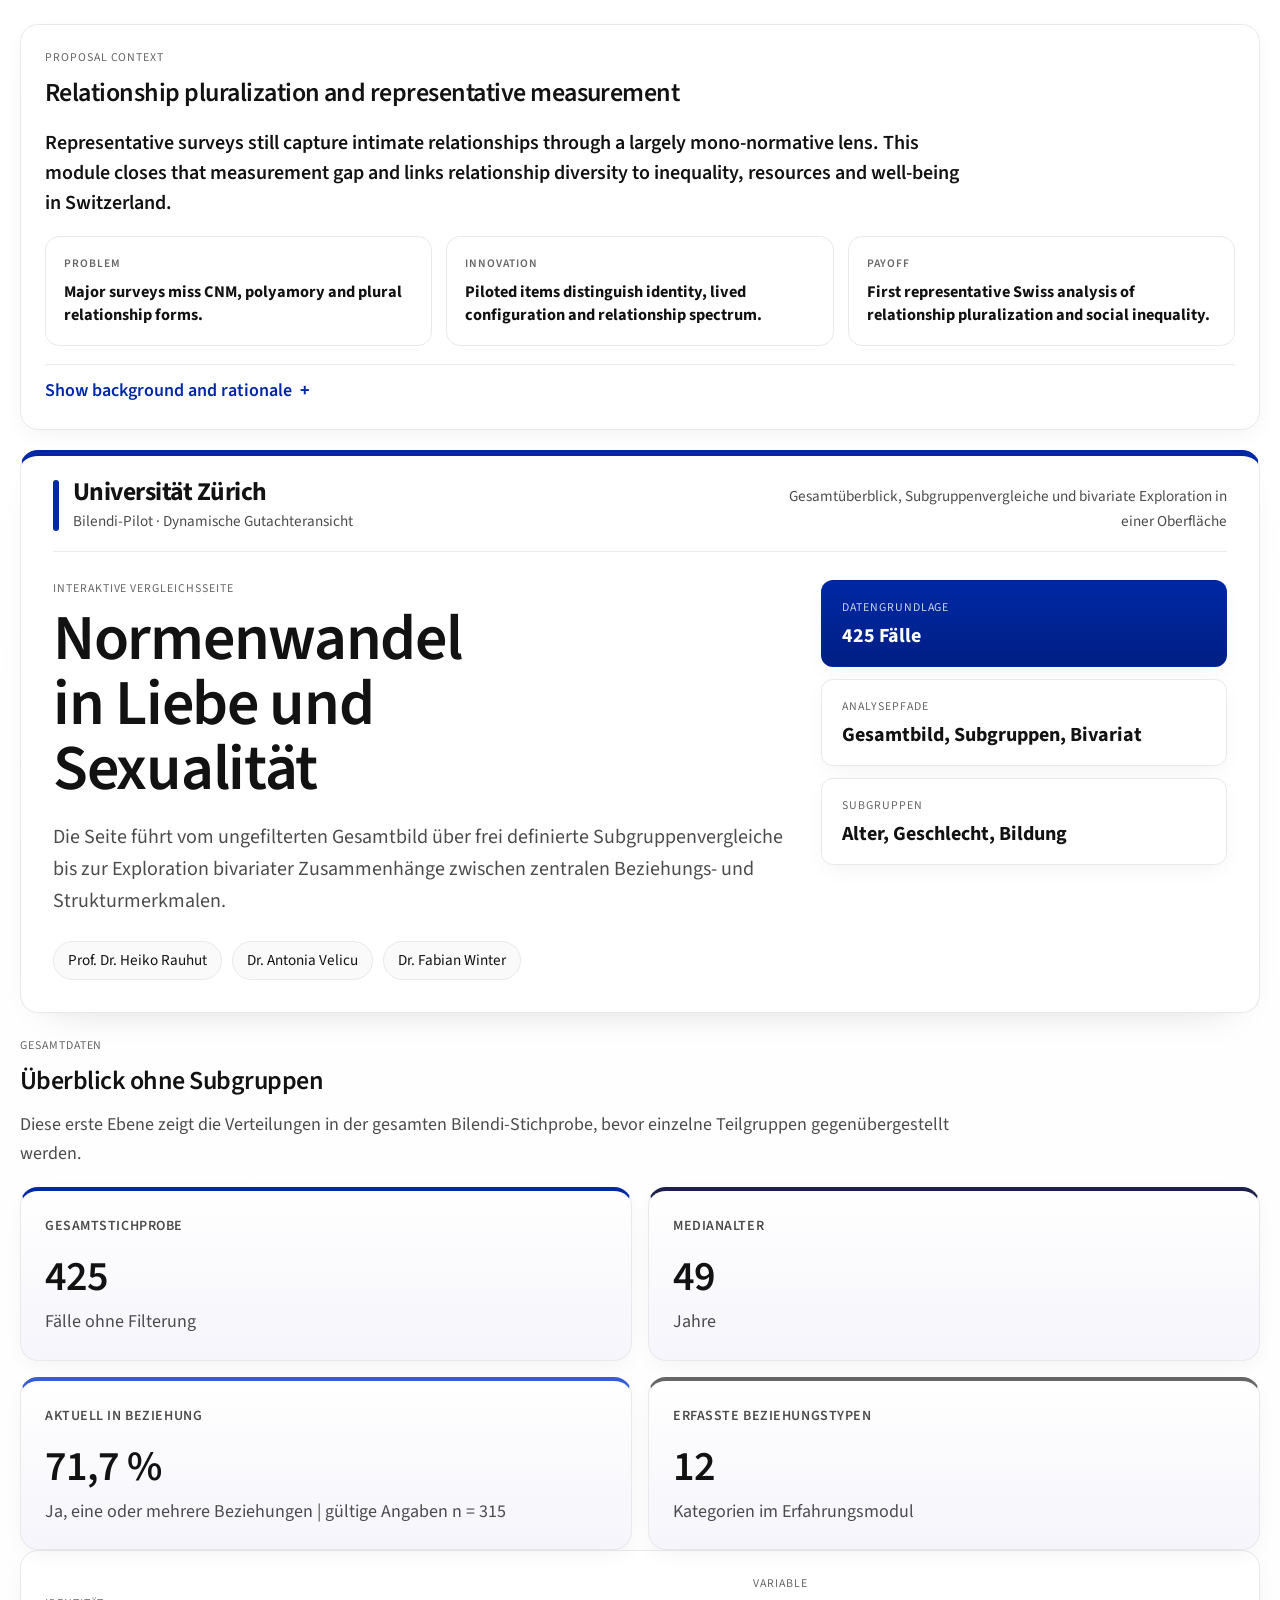
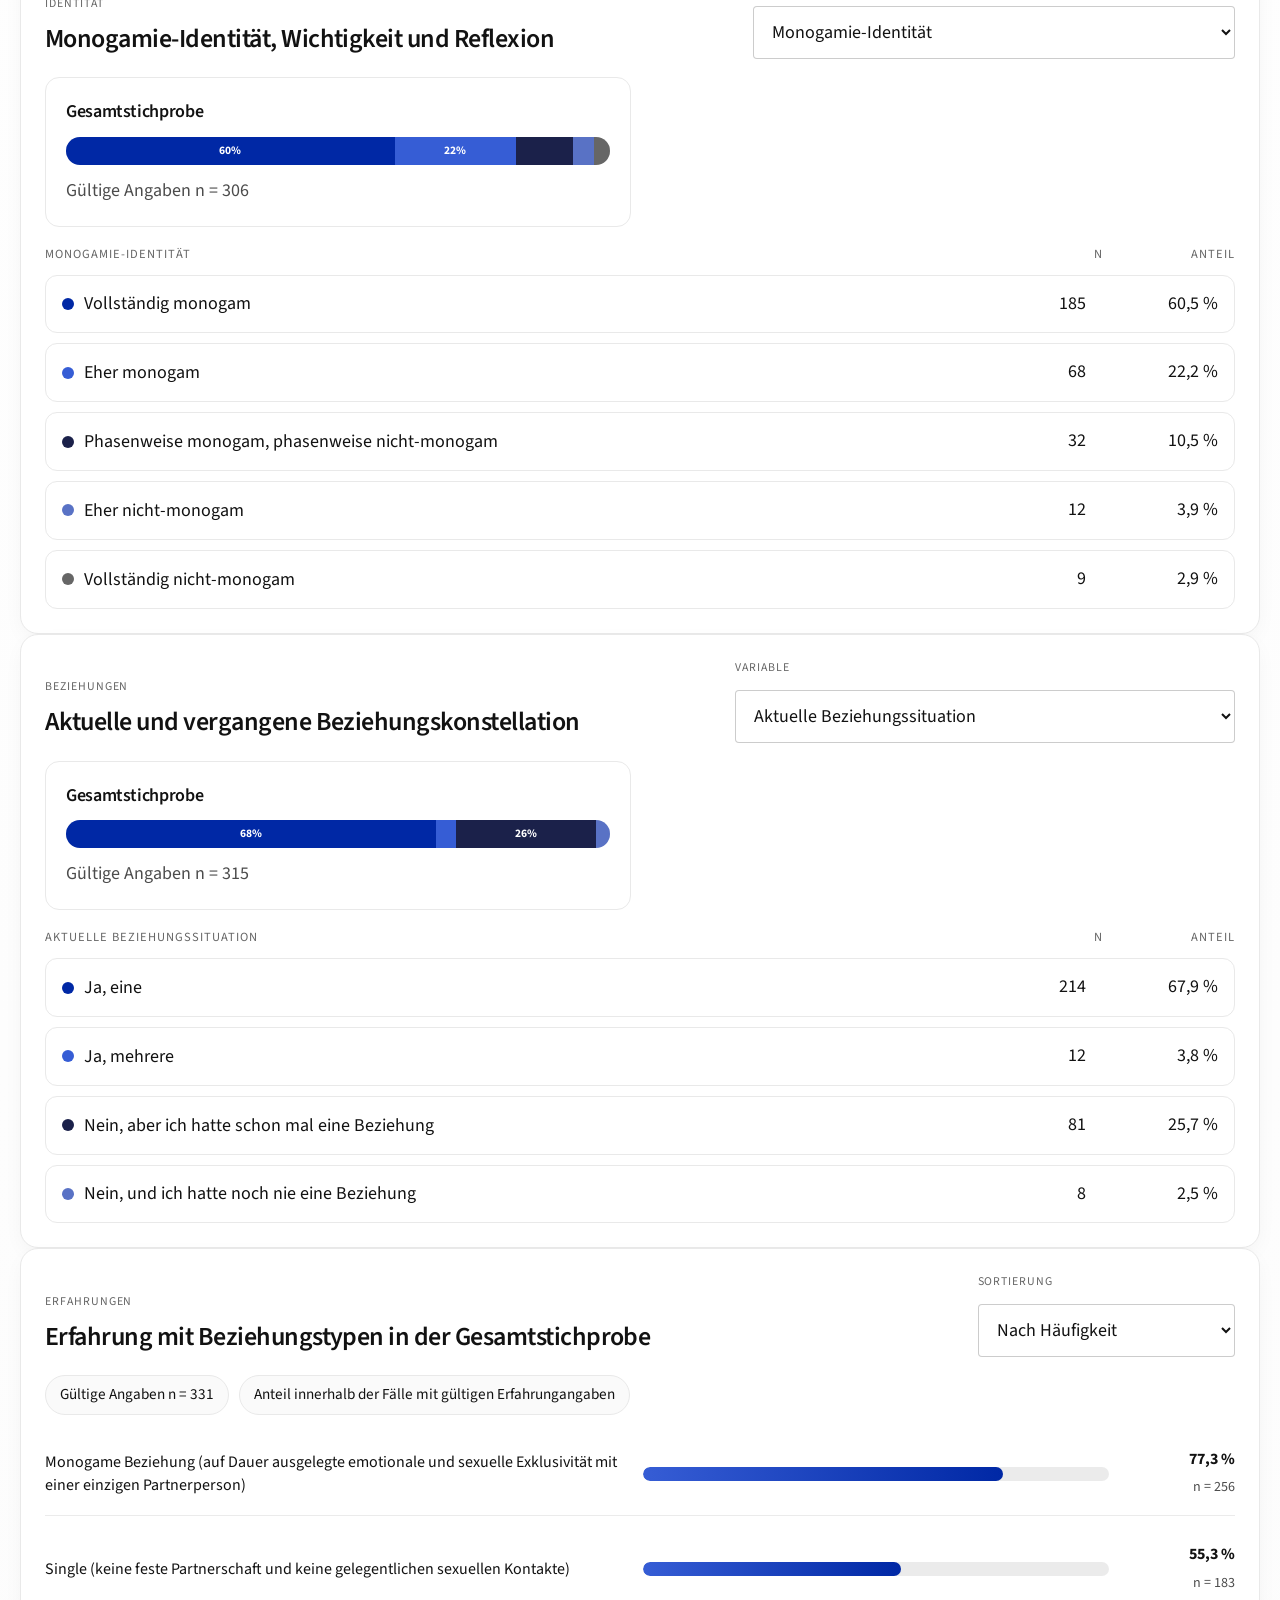
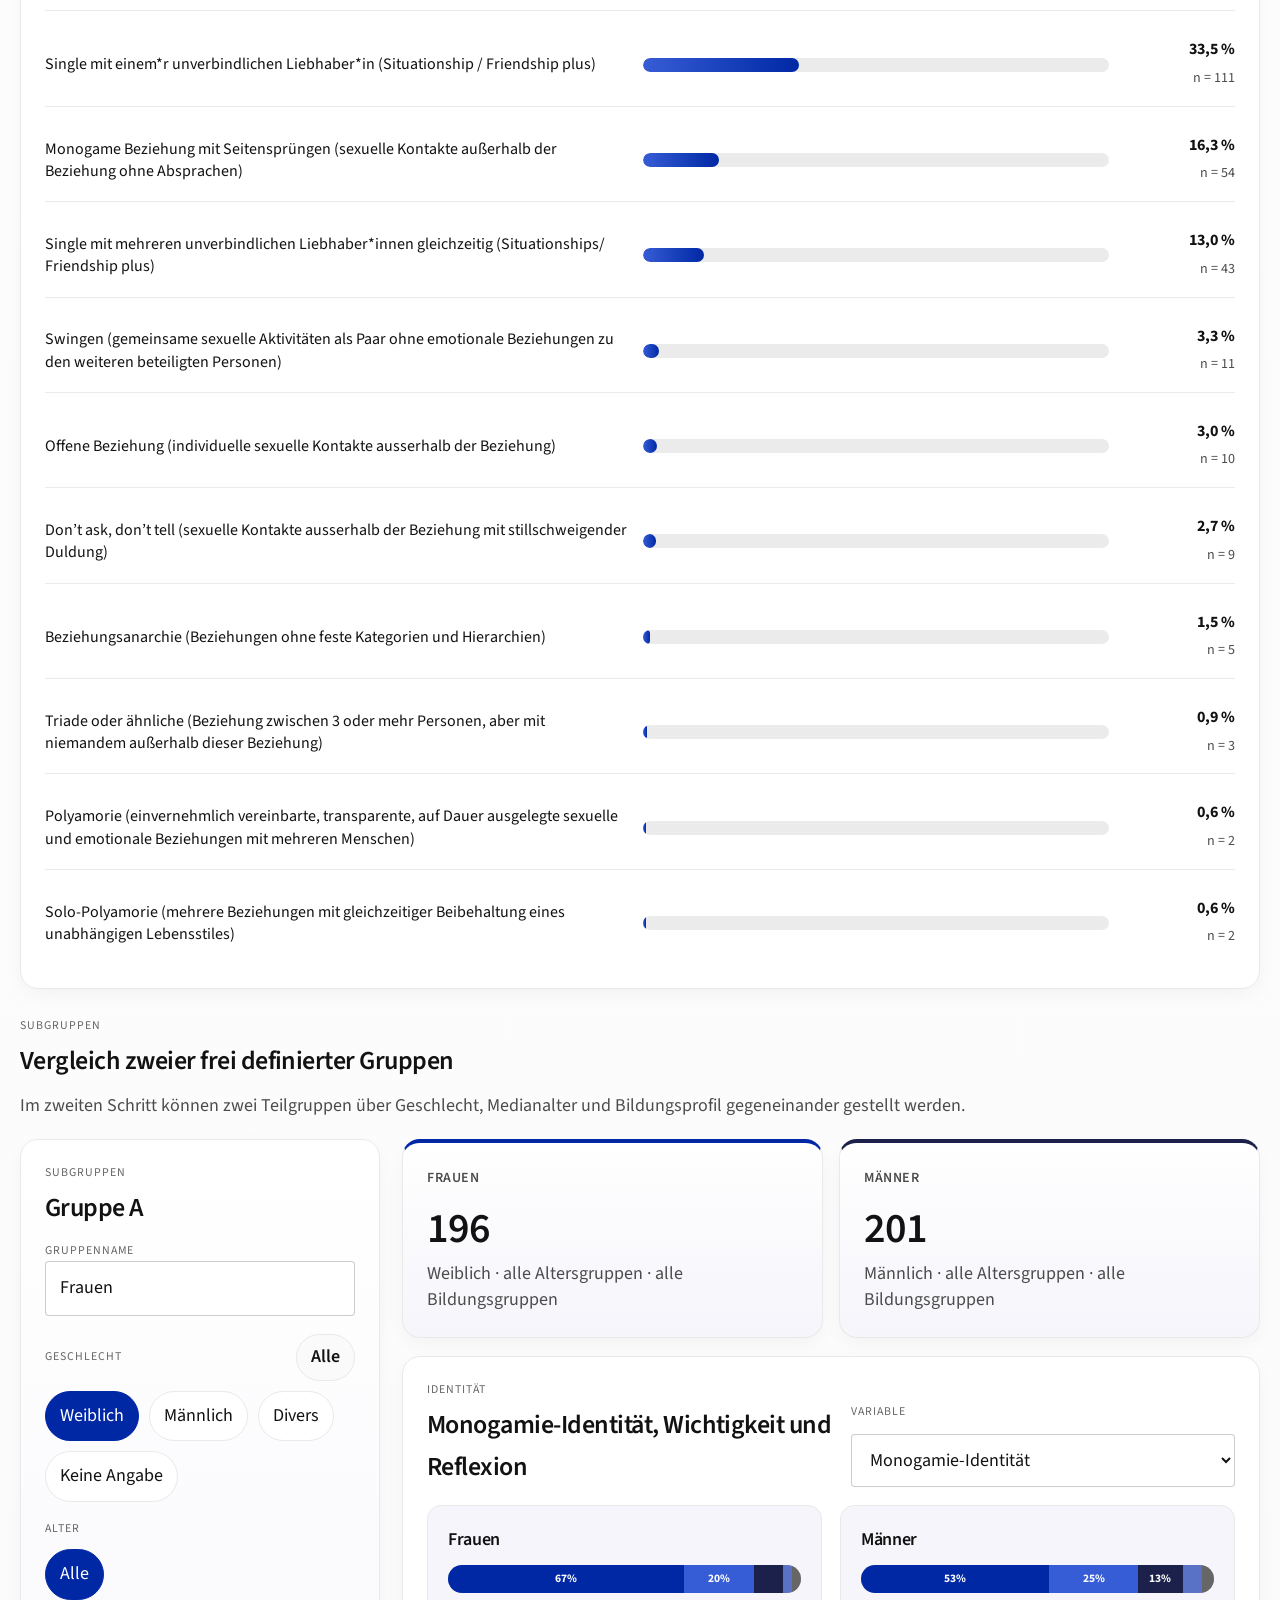
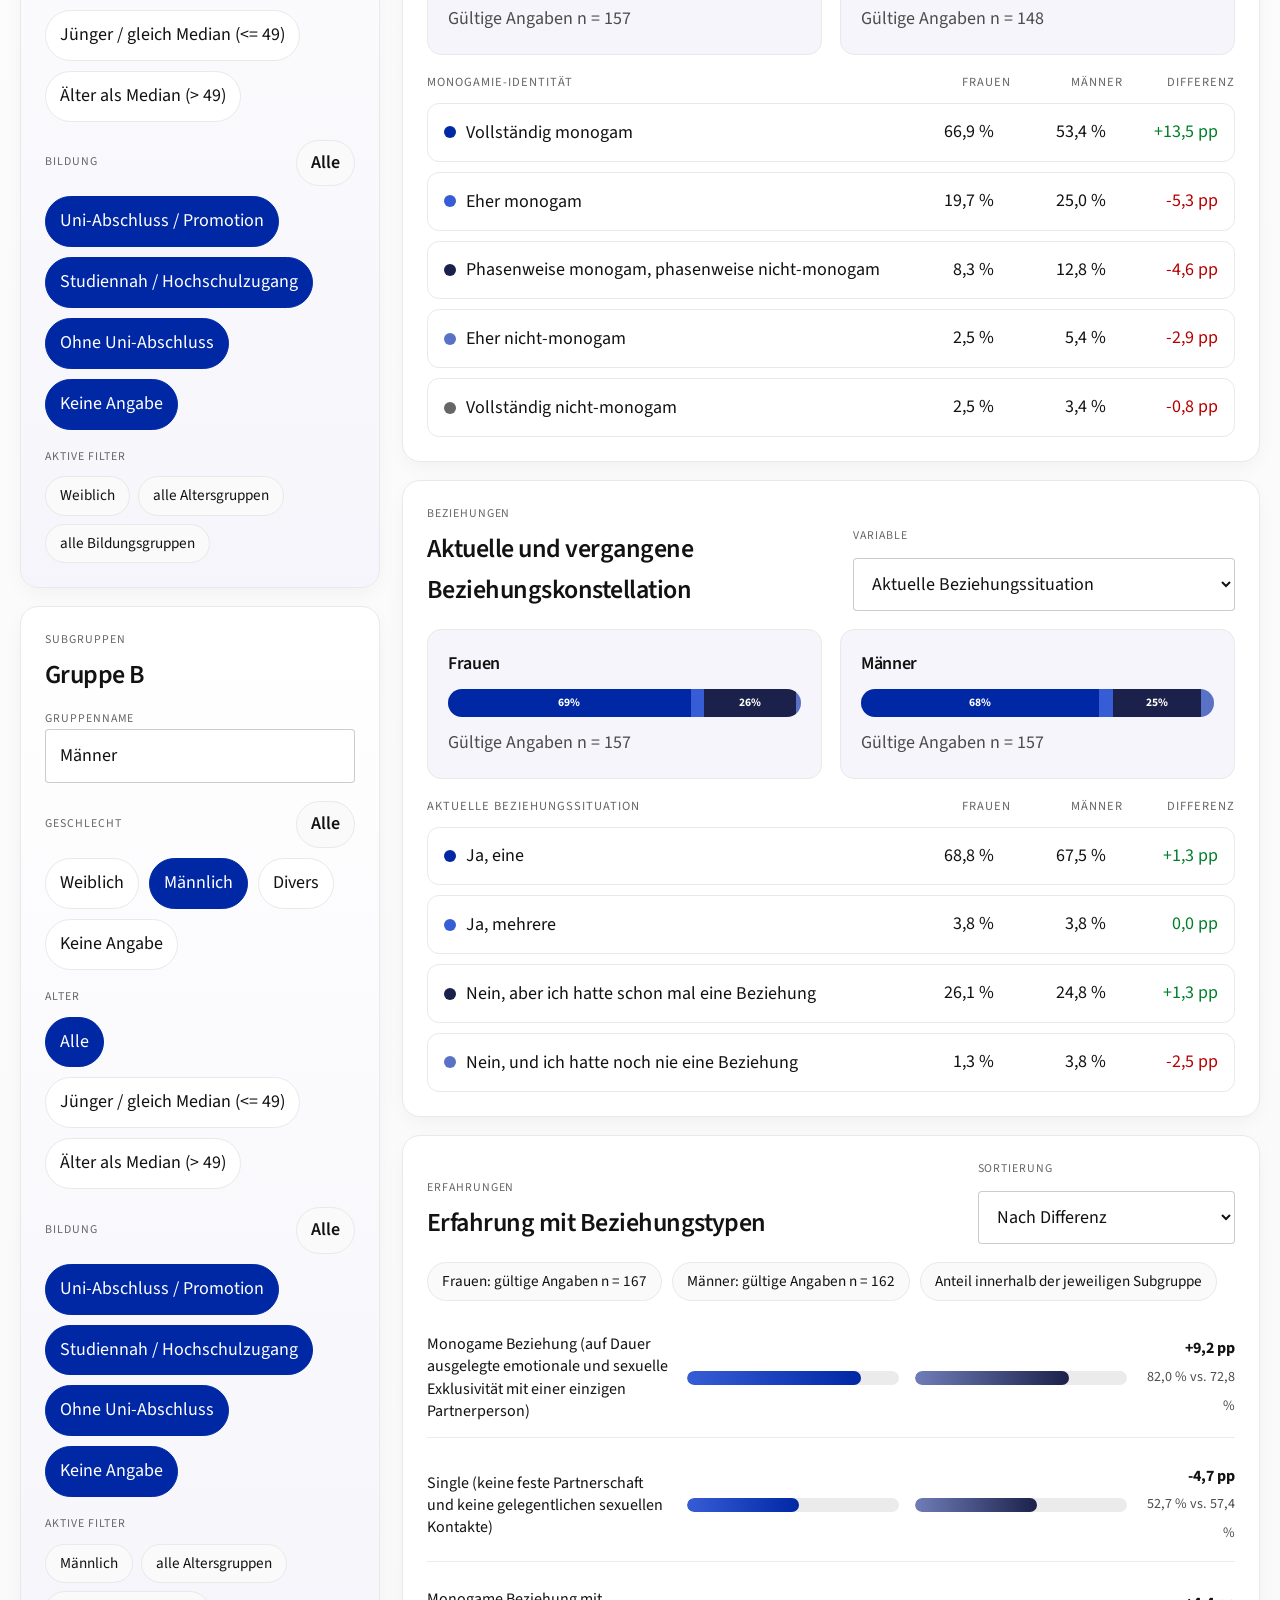
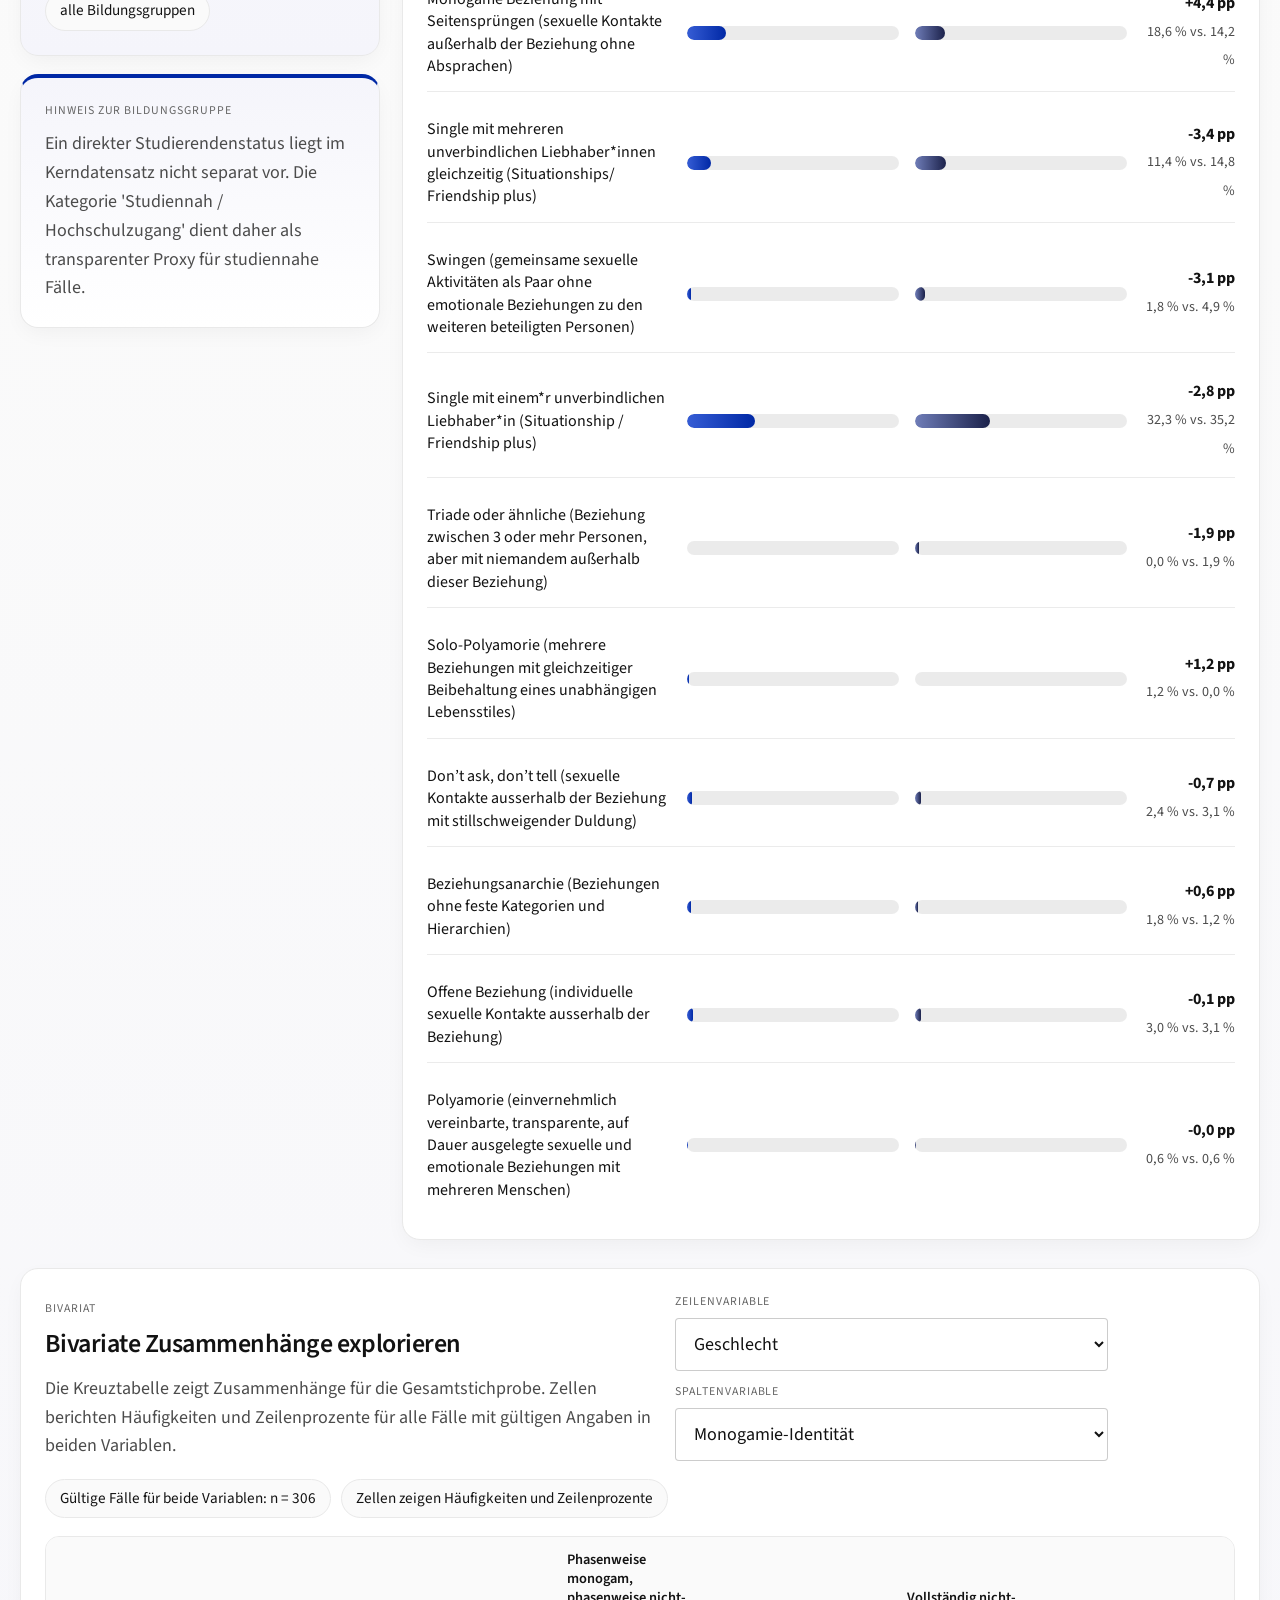
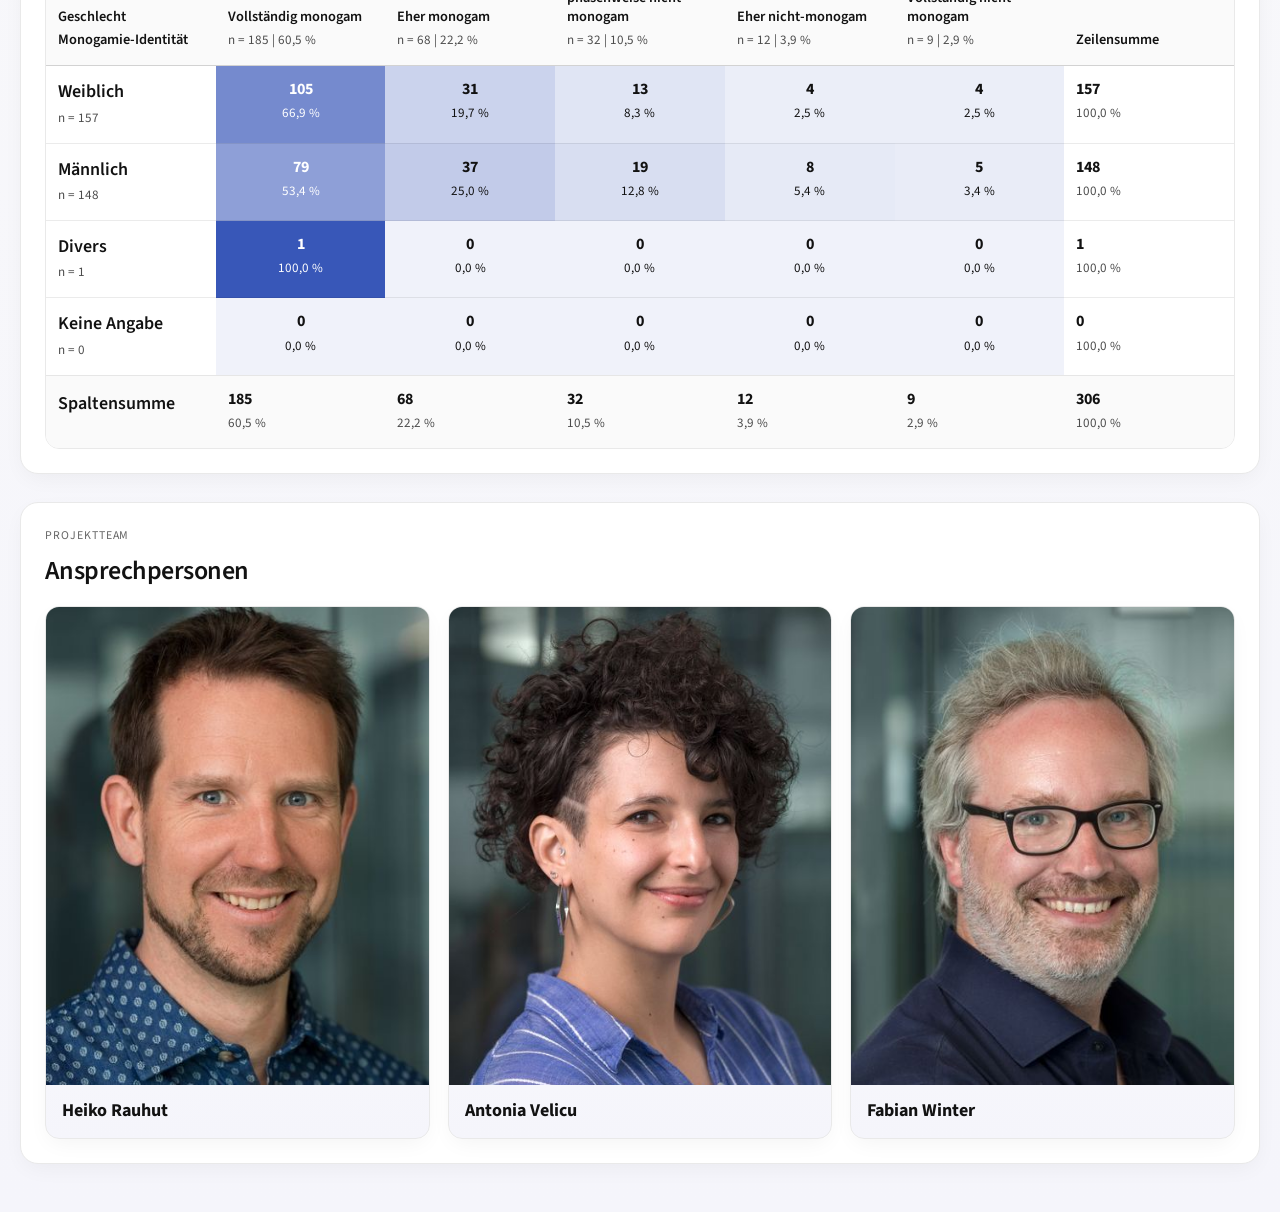
==== index.html @ 656fedf9 "Update Bilendi dashboard website" ====
<!doctype html>
<html lang="de">
  <head>
    <meta charset="utf-8">
    <meta name="viewport" content="width=device-width, initial-scale=1">
    <title>Normenwandel in Liebe und Sexualität</title>
    <link rel="canonical" href="https://drfawint.github.io/love_and_sexuality/">
    <link rel="preconnect" href="https://fonts.googleapis.com">
    <link rel="preconnect" href="https://fonts.gstatic.com" crossorigin>
    <link href="https://fonts.googleapis.com/css2?family=Source+Sans+3:wght@400;600;700&display=swap" rel="stylesheet">
    <link rel="stylesheet" href="./styles.css">
  </head>
  <body>
    <div class="page-shell">
      <section class="card proposal-intro">
        <div class="section-head compact">
          <div>
            <p class="section-kicker">Proposal Context</p>
            <h2>Relationship pluralization and representative measurement</h2>
          </div>
        </div>
        <div class="proposal-summary">
          <p class="proposal-lead">
            Representative surveys still capture intimate relationships through a largely mono-normative lens. This module closes that measurement gap and links relationship diversity to inequality, resources and well-being in Switzerland.
          </p>
          <div class="proposal-highlights">
            <article class="proposal-highlight">
              <span class="proposal-highlight-label">Problem</span>
              <strong>Major surveys miss CNM, polyamory and plural relationship forms.</strong>
            </article>
            <article class="proposal-highlight">
              <span class="proposal-highlight-label">Innovation</span>
              <strong>Piloted items distinguish identity, lived configuration and relationship spectrum.</strong>
            </article>
            <article class="proposal-highlight">
              <span class="proposal-highlight-label">Payoff</span>
              <strong>First representative Swiss analysis of relationship pluralization and social inequality.</strong>
            </article>
          </div>
          <details class="proposal-details">
            <summary>Show background and rationale</summary>
            <div class="proposal-copy">
              <p>
                Intimate relationships are undergoing profound transformation. While mid-20th century societies converged around monogamous marriage and the nuclear family, recent decades have seen marked pluralization, including consensual non-monogamy (CNM), polyamory, and diverse cohabitation arrangements. Yet representative survey research has failed to keep pace: major instruments continue to measure relationships through a mono-normative lens, recording only legal marital status or single partnerships. As a result, we lack basic population-level estimates of how common non-monogamous arrangements are, who practices them, and under what conditions.
              </p>
              <p>
                This proposal addresses two interrelated gaps. First, it introduces survey items extensively piloted across three waves with a combined sample of N = 920, with results publicly available at <a href="https://drfawint.github.io/love_and_sexuality/" target="_blank" rel="noreferrer">https://drfawint.github.io/love_and_sexuality/</a>, capable of capturing relationship diversity in a representative Swiss sample. The items distinguish between subjective relationship orientation and lived relationship configuration, covering a broad spectrum from monogamy to relationship anarchy. Second, it embeds these measures within a resource-theoretical framework. Existing CNM research treats non-monogamy primarily as an ideological commitment or identity choice, largely ignoring how economic, temporal, and cultural resources may structure both access to and feasibility of non-monogamous arrangements.
              </p>
              <p>
                Building on the MOSAiCH 2027 / ISSP Social Networks and Social Resources module, which already captures income, education, religiosity, social support, and well-being, our proposed add-on module supplies the missing element: a direct, empirically grounded measure of relationship diversity. This enables a representative analysis of how relationship pluralization in Switzerland intersects with social inequality, normative change and individual well-being.
              </p>
            </div>
          </details>
        </div>
      </section>

      <header class="hero">
        <div class="hero-brand">
          <a class="brand-lockup" href="https://www.uzh.ch/de.html" target="_blank" rel="noreferrer">
            <span class="brand-lockup-title">Universität Zürich</span>
            <span class="brand-lockup-subtitle">Bilendi-Pilot · Dynamische Gutachteransicht</span>
          </a>
          <p class="brand-context">Gesamtüberblick, Subgruppenvergleiche und bivariate Exploration in einer Oberfläche</p>
        </div>
        <div class="hero-copy">
          <p class="eyebrow">Interaktive Vergleichsseite</p>
          <h1>Normenwandel in Liebe und Sexualität</h1>
          <p class="hero-text">
            Die Seite führt vom ungefilterten Gesamtbild über frei definierte Subgruppenvergleiche
            bis zur Exploration bivariater Zusammenhänge zwischen zentralen Beziehungs- und Strukturmerkmalen.
          </p>
          <div class="hero-meta">
            <span>Prof. Dr. Heiko Rauhut</span>
            <span>Dr. Antonia Velicu</span>
            <span>Dr. Fabian Winter</span>
          </div>
        </div>
        <div class="hero-panel">
          <div class="hero-stat hero-stat-primary">
            <span class="hero-stat-label">Datengrundlage</span>
            <strong id="hero-sample-size">425 Fälle</strong>
          </div>
          <div class="hero-stat">
            <span class="hero-stat-label">Analysepfade</span>
            <strong>Gesamtbild, Subgruppen, Bivariat</strong>
          </div>
          <div class="hero-stat">
            <span class="hero-stat-label">Subgruppen</span>
            <strong>Alter, Geschlecht, Bildung</strong>
          </div>
        </div>
      </header>
      <main class="page-flow">
        <section class="overview-block">
          <div class="section-head block-head">
            <div>
              <p class="section-kicker">Gesamtdaten</p>
              <h2>Überblick ohne Subgruppen</h2>
              <p class="block-copy">Diese erste Ebene zeigt die Verteilungen in der gesamten Bilendi-Stichprobe, bevor einzelne Teilgruppen gegenübergestellt werden.</p>
            </div>
          </div>

          <section class="metrics-grid overall-metrics-grid" id="overall-metrics-grid"></section>

          <section class="card chart-card">
            <div class="section-head">
              <div>
                <p class="section-kicker">Identität</p>
                <h2>Monogamie-Identität, Wichtigkeit und Reflexion</h2>
              </div>
              <div class="toolbar">
                <label class="toolbar-label" for="overall-identity-outcome-select">Variable</label>
                <select id="overall-identity-outcome-select"></select>
              </div>
            </div>
            <div class="stacked-wrapper single-stack-wrapper" id="overall-identity-stacked-wrapper"></div>
            <div class="category-table" id="overall-identity-category-table"></div>
          </section>

          <section class="card chart-card">
            <div class="section-head">
              <div>
                <p class="section-kicker">Beziehungen</p>
                <h2>Aktuelle und vergangene Beziehungskonstellation</h2>
              </div>
              <div class="toolbar">
                <label class="toolbar-label" for="overall-relationship-outcome-select">Variable</label>
                <select id="overall-relationship-outcome-select"></select>
              </div>
            </div>
            <div class="stacked-wrapper single-stack-wrapper" id="overall-relationship-stacked-wrapper"></div>
            <div class="category-table" id="overall-relationship-category-table"></div>
          </section>

          <section class="card chart-card">
            <div class="section-head">
              <div>
                <p class="section-kicker">Erfahrungen</p>
                <h2>Erfahrung mit Beziehungstypen in der Gesamtstichprobe</h2>
              </div>
              <div class="toolbar">
                <label class="toolbar-label" for="overall-experience-sort">Sortierung</label>
                <select id="overall-experience-sort">
                  <option value="prevalence">Nach Häufigkeit</option>
                  <option value="alphabetical">Alphabetisch</option>
                </select>
              </div>
            </div>
            <div class="chart-meta" id="overall-experience-meta"></div>
            <div class="experience-chart" id="overall-experience-chart"></div>
          </section>
        </section>

        <section class="subgroup-block">
          <div class="section-head block-head">
            <div>
              <p class="section-kicker">Subgruppen</p>
              <h2>Vergleich zweier frei definierter Gruppen</h2>
              <p class="block-copy">Im zweiten Schritt können zwei Teilgruppen über Geschlecht, Medianalter und Bildungsprofil gegeneinander gestellt werden.</p>
            </div>
          </div>

          <div class="dashboard-layout">
            <aside class="control-column">
              <section class="card control-card">
                <div class="section-head compact">
                  <div>
                    <p class="section-kicker">Subgruppen</p>
                    <h2>Gruppe A</h2>
                  </div>
                </div>
                <div id="group-a-controls"></div>
              </section>

              <section class="card control-card">
                <div class="section-head compact">
                  <div>
                    <p class="section-kicker">Subgruppen</p>
                    <h2>Gruppe B</h2>
                  </div>
                </div>
                <div id="group-b-controls"></div>
              </section>

              <section class="card note-card">
                <p class="note-title">Hinweis zur Bildungsgruppe</p>
                <p id="education-note"></p>
              </section>
            </aside>

            <section class="content-column">
              <section class="metrics-grid" id="metrics-grid"></section>

              <section class="card chart-card">
                <div class="section-head">
                  <div>
                    <p class="section-kicker">Identität</p>
                    <h2>Monogamie-Identität, Wichtigkeit und Reflexion</h2>
                  </div>
                  <div class="toolbar">
                    <label class="toolbar-label" for="identity-outcome-select">Variable</label>
                    <select id="identity-outcome-select"></select>
                  </div>
                </div>
                <div class="stacked-wrapper" id="identity-stacked-wrapper"></div>
                <div class="category-table" id="identity-category-table"></div>
              </section>

              <section class="card chart-card">
                <div class="section-head">
                  <div>
                    <p class="section-kicker">Beziehungen</p>
                    <h2>Aktuelle und vergangene Beziehungskonstellation</h2>
                  </div>
                  <div class="toolbar">
                    <label class="toolbar-label" for="relationship-outcome-select">Variable</label>
                    <select id="relationship-outcome-select"></select>
                  </div>
                </div>
                <div class="stacked-wrapper" id="relationship-stacked-wrapper"></div>
                <div class="category-table" id="relationship-category-table"></div>
              </section>

              <section class="card chart-card">
                <div class="section-head">
                  <div>
                    <p class="section-kicker">Erfahrungen</p>
                    <h2>Erfahrung mit Beziehungstypen</h2>
                  </div>
                  <div class="toolbar">
                    <label class="toolbar-label" for="experience-sort">Sortierung</label>
                    <select id="experience-sort">
                      <option value="gap">Nach Differenz</option>
                      <option value="prevalence">Nach Häufigkeit</option>
                    </select>
                  </div>
                </div>
                <div class="chart-meta" id="experience-meta"></div>
                <div class="experience-chart" id="experience-chart"></div>
              </section>
            </section>
          </div>
        </section>

        <section class="card bivariate-card">
          <div class="section-head">
            <div>
              <p class="section-kicker">Bivariat</p>
              <h2>Bivariate Zusammenhänge explorieren</h2>
              <p class="block-copy">Die Kreuztabelle zeigt Zusammenhänge für die Gesamtstichprobe. Zellen berichten Häufigkeiten und Zeilenprozente für alle Fälle mit gültigen Angaben in beiden Variablen.</p>
            </div>
            <div class="toolbar toolbar-bivariate">
              <div class="toolbar-field">
                <label class="toolbar-label" for="bivariate-row-select">Zeilenvariable</label>
                <select id="bivariate-row-select"></select>
              </div>
              <div class="toolbar-field">
                <label class="toolbar-label" for="bivariate-col-select">Spaltenvariable</label>
                <select id="bivariate-col-select"></select>
              </div>
            </div>
          </div>
          <div class="chart-meta" id="bivariate-meta"></div>
          <div class="bivariate-table-wrap" id="bivariate-table"></div>
        </section>

        <section class="card team-strip">
          <div class="section-head compact">
            <div>
              <p class="section-kicker">Projektteam</p>
              <h2>Ansprechpersonen</h2>
            </div>
          </div>
          <div class="team-grid">
            <figure class="team-card">
              <img src="./HeikoRauhut-400.jpg.jpg" alt="Porträt von Heiko Rauhut">
              <figcaption>
                <strong>Heiko Rauhut</strong>
              </figcaption>
            </figure>
            <figure class="team-card">
              <img src="./AntoniaVelicu_450.jpg-2.jpg" alt="Porträt von Antonia Velicu">
              <figcaption>
                <strong>Antonia Velicu</strong>
              </figcaption>
            </figure>
            <figure class="team-card">
              <img src="./FabianWinter-400.jpg.jpg" alt="Porträt von Fabian Winter">
              <figcaption>
                <strong>Fabian Winter</strong>
              </figcaption>
            </figure>
          </div>
        </section>
      </main>
    </div>

    <noscript>Für diese Seite muss JavaScript aktiviert sein.</noscript>
    <script src="./data.js"></script>
    <script src="./app.js"></script>
  </body>
  </html>
---- styles.css ----
:root {
  --uzh-blue: #0028a5;
  --uzh-blue-link: #365dd5;
  --uzh-blue-muted: #1b214a;
  --black: #121212;
  --grey: #4c4c4c;
  --grey-strong: #666666;
  --grey-medium: #e9e9e9;
  --grey-light: #fafafa;
  --blue-light: #f5f5fb;
  --surface: #ffffff;
  --line: rgba(0, 0, 0, 0.08);
  --line-strong: rgba(0, 0, 0, 0.16);
  --shadow: 0 7px 22px -4px rgba(0, 0, 0, 0.05);
  --shadow-strong: 0 18px 40px -28px rgba(0, 0, 0, 0.2);
  --success: #007e2a;
  --danger: #b50000;
  --radius-xl: 18px;
  --radius-lg: 12px;
  --radius-md: 8px;
}

* {
  box-sizing: border-box;
}

html {
  font-size: 16px;
}

body {
  margin: 0;
  min-height: 100vh;
  color: var(--black);
  font-family: "Source Sans 3", "Source Sans Pro", "Segoe UI", sans-serif;
  font-size: 1.125rem;
  line-height: 1.6;
  background: linear-gradient(180deg, #ffffff 0%, #fafafa 72%, #f5f5fb 100%);
}

button,
input,
select {
  font: inherit;
}

a {
  color: var(--uzh-blue-link);
}

::selection {
  background: rgba(0, 40, 165, 0.2);
}

:focus,
:focus-visible {
  outline: 3px solid rgba(0, 40, 165, 0.18);
  outline-offset: 2px;
}

.page-shell {
  width: calc(100vw - 32px);
  max-width: 1240px;
  margin: 24px auto 48px;
}

.proposal-intro {
  margin-bottom: 20px;
  border-top: 4px solid var(--uzh-blue);
  background: linear-gradient(180deg, #ffffff 0%, var(--blue-light) 100%);
}

.proposal-copy {
  max-width: 78rem;
}

.proposal-summary {
  display: grid;
  gap: 18px;
}

.proposal-lead {
  max-width: 58rem;
  margin: 0;
  color: var(--black);
  font-size: 1.25rem;
  line-height: 1.5;
  font-weight: 600;
}

.proposal-highlights {
  display: grid;
  grid-template-columns: repeat(3, minmax(0, 1fr));
  gap: 14px;
}

.proposal-highlight {
  display: grid;
  gap: 8px;
  padding: 18px;
  border: 1px solid var(--grey-medium);
  border-radius: 14px;
  background: #ffffff;
}

.proposal-highlight-label {
  color: var(--grey-strong);
  font-size: 0.72rem;
  font-weight: 600;
  letter-spacing: 0.08em;
  text-transform: uppercase;
}

.proposal-highlight strong {
  display: block;
  color: var(--black);
  font-size: 1.02rem;
  line-height: 1.4;
}

.proposal-details {
  border-top: 1px solid var(--line);
  padding-top: 12px;
}

.proposal-details summary {
  cursor: pointer;
  color: var(--uzh-blue);
  font-weight: 600;
  list-style: none;
}

.proposal-details summary::-webkit-details-marker {
  display: none;
}

.proposal-details summary::after {
  content: "+";
  display: inline-block;
  margin-left: 8px;
  font-weight: 700;
}

.proposal-details[open] summary::after {
  content: "−";
}

.proposal-details .proposal-copy {
  margin-top: 14px;
}

.proposal-copy p {
  margin: 0;
  color: var(--grey);
}

.proposal-copy p + p {
  margin-top: 1rem;
}

.proposal-copy a:hover {
  color: var(--uzh-blue);
}

.hero {
  display: grid;
  grid-template-columns: minmax(0, 1.55fr) minmax(280px, 0.85fr);
  gap: 28px;
  padding: 0 32px 32px;
  background: var(--surface);
  border: 1px solid var(--grey-medium);
  border-top: 6px solid var(--uzh-blue);
  border-radius: var(--radius-xl);
  box-shadow: var(--shadow-strong);
}

.hero-brand {
  grid-column: 1 / -1;
  display: flex;
  align-items: flex-end;
  justify-content: space-between;
  gap: 24px;
  padding: 22px 0 18px;
  border-bottom: 1px solid var(--line);
}

.brand-lockup {
  position: relative;
  display: inline-flex;
  flex-direction: column;
  gap: 2px;
  padding-left: 20px;
  color: var(--black);
  text-decoration: none;
}

.brand-lockup::before {
  content: "";
  position: absolute;
  left: 0;
  top: 2px;
  bottom: 2px;
  width: 6px;
  border-radius: 999px;
  background: var(--uzh-blue);
}

.brand-lockup:hover {
  opacity: 0.85;
}

.brand-lockup-title {
  font-size: 1.75rem;
  font-size: clamp(1.5rem, 2vw, 1.75rem);
  line-height: 1.1;
  font-weight: 700;
  letter-spacing: -0.02em;
}

.brand-lockup-subtitle {
  font-size: 0.95rem;
  color: var(--grey);
}

.brand-context {
  max-width: 28rem;
  margin: 0;
  font-size: 0.95rem;
  color: var(--grey);
  text-align: right;
}

.hero-copy,
.hero-panel,
.content-column,
.control-column {
  min-width: 0;
}

.eyebrow,
.section-kicker,
.hero-stat-label,
.toolbar-label,
.control-help,
.note-title {
  display: block;
  margin: 0;
  color: var(--grey-strong);
  font-size: 0.74rem;
  letter-spacing: 0.08em;
  text-transform: uppercase;
}

h1,
h2,
h3,
.metric-value {
  margin: 0;
  color: var(--black);
  font-family: inherit;
  font-weight: 600;
  letter-spacing: -0.02em;
}

h1 {
  margin-top: 8px;
  font-size: 4.25rem;
  font-size: clamp(2.625rem, 5vw, 4.25rem);
  line-height: 1.02;
  max-width: 11ch;
}

.hero-text {
  max-width: 55rem;
  margin-top: 18px;
  font-size: 1.25rem;
  line-height: 1.6;
  color: var(--grey);
}

.hero-meta {
  display: flex;
  flex-wrap: wrap;
  gap: 10px;
  margin-top: 24px;
}

.hero-meta span,
.summary-pill,
.chip {
  display: inline-flex;
  align-items: center;
  gap: 8px;
  padding: 8px 14px;
  border: 1px solid var(--grey-medium);
  border-radius: 999px;
  background: var(--grey-light);
  color: var(--black);
  font-size: 0.95rem;
  line-height: 1.4;
}

.hero-panel {
  display: grid;
  gap: 12px;
  align-content: start;
}

.hero-stat {
  padding: 18px 20px;
  border: 1px solid var(--grey-medium);
  border-radius: var(--radius-lg);
  background: var(--surface);
  box-shadow: var(--shadow);
}

.hero-stat strong {
  display: block;
  margin-top: 6px;
  font-size: 1.25rem;
  line-height: 1.2;
}

.hero-stat-primary {
  border-color: transparent;
  background: linear-gradient(180deg, var(--uzh-blue) 0%, #001f84 100%);
  color: #ffffff;
}

.hero-stat-primary .hero-stat-label {
  color: rgba(255, 255, 255, 0.8);
}

.page-flow {
  display: grid;
  gap: 28px;
  margin-top: 24px;
}

.block-head {
  margin-bottom: 16px;
}

.block-copy {
  max-width: 60rem;
  margin: 10px 0 0;
  color: var(--grey);
}

.subgroup-block .dashboard-layout {
  margin-top: 0;
}

.overall-metrics-grid {
  margin-bottom: 0;
}

.single-stack-wrapper {
  grid-template-columns: 1fr;
}

.stack-card.single {
  background: #ffffff;
}

.team-strip {
  margin-top: 0;
}

.team-grid {
  display: grid;
  grid-template-columns: repeat(3, minmax(0, 1fr));
  gap: 18px;
}

.team-card {
  margin: 0;
  border: 1px solid var(--grey-medium);
  border-radius: 14px;
  overflow: hidden;
  background: linear-gradient(180deg, #ffffff 0%, var(--blue-light) 100%);
  box-shadow: var(--shadow);
}

.team-card img {
  display: block;
  width: 100%;
  height: auto;
  aspect-ratio: 4 / 5;
  object-fit: cover;
  object-position: center top;
  background: var(--grey-light);
}

.team-card figcaption {
  padding: 14px 16px 16px;
}

.team-card strong {
  display: block;
  font-size: 1.125rem;
  line-height: 1.3;
}

.dashboard-layout {
  display: grid;
  grid-template-columns: 360px minmax(0, 1fr);
  gap: 22px;
  margin-top: 24px;
}

.control-column,
.content-column {
  display: grid;
  gap: 18px;
  align-content: start;
}

.card,
.metric-card {
  padding: 24px;
  border: 1px solid var(--grey-medium);
  border-radius: var(--radius-xl);
  background: var(--surface);
  box-shadow: var(--shadow);
}

.control-card {
  background: linear-gradient(180deg, #ffffff 0%, #f5f5fb 100%);
}

.section-head {
  display: flex;
  align-items: end;
  justify-content: space-between;
  gap: 18px;
  margin-bottom: 18px;
}

.section-head.compact {
  margin-bottom: 14px;
}

.section-head h2 {
  margin-top: 4px;
  font-size: 1.625rem;
}

.group-form {
  display: grid;
  gap: 18px;
}

.group-section {
  display: grid;
  gap: 10px;
}

.group-section-header {
  display: flex;
  align-items: center;
  justify-content: space-between;
  gap: 12px;
}

.group-section-header .control-help {
  margin-bottom: 0;
}

.text-input,
select {
  width: 100%;
  padding: 12px 14px;
  border: 1px solid rgba(0, 0, 0, 0.2);
  border-radius: 0.25rem;
  background: #ffffff;
  color: var(--black);
  transition: border-color 0.2s ease, background-color 0.2s ease;
}

.text-input:focus-visible,
select:focus-visible {
  border-color: var(--uzh-blue-link);
  background: var(--blue-light);
}

.text-input:focus,
select:focus {
  border-color: var(--uzh-blue-link);
  background: var(--blue-light);
}

.select-all-btn {
  cursor: pointer;
  padding: 8px 14px;
  border: 1px solid var(--grey-medium);
  border-radius: 999px;
  background: var(--grey-light);
  color: var(--black);
  font-weight: 600;
  transition: border-color 0.2s ease, background-color 0.2s ease, transform 0.12s ease;
}

.select-all-btn:hover,
.select-all-btn:focus-visible {
  border-color: var(--grey-strong);
  background: #ffffff;
  transform: translateY(-1px);
}

.option-grid {
  display: flex;
  flex-wrap: wrap;
  gap: 10px;
}

.option-pill,
.age-pill {
  position: relative;
}

.option-pill input,
.age-pill input {
  position: absolute;
  inset: 0;
  opacity: 0;
}

.option-pill span,
.age-pill span {
  display: inline-flex;
  align-items: center;
  min-height: 42px;
  padding: 10px 14px;
  border: 1px solid var(--grey-medium);
  border-radius: 999px;
  background: #ffffff;
  color: var(--black);
  transition: border-color 0.2s ease, background-color 0.2s ease, color 0.2s ease;
}

.option-pill input:checked + span,
.age-pill input:checked + span {
  border-color: var(--uzh-blue);
  background: var(--uzh-blue);
  color: #ffffff;
}

.summary-stack {
  display: flex;
  flex-wrap: wrap;
  gap: 8px;
}

.note-card {
  border-top: 4px solid var(--uzh-blue);
  background: linear-gradient(180deg, var(--blue-light) 0%, #ffffff 100%);
}

.note-card p:last-child {
  margin: 10px 0 0;
  color: var(--grey);
}

.metrics-grid {
  display: grid;
  grid-template-columns: repeat(2, minmax(0, 1fr));
  gap: 16px;
}

.metric-card {
  min-height: 154px;
  border-top: 4px solid var(--uzh-blue);
  background: linear-gradient(180deg, #ffffff 0%, #f5f5fb 100%);
}

.overall-metrics-grid .metric-card:nth-child(2) {
  border-top-color: var(--uzh-blue-muted);
}

.overall-metrics-grid .metric-card:nth-child(3) {
  border-top-color: var(--uzh-blue-link);
}

.overall-metrics-grid .metric-card:nth-child(4) {
  border-top-color: var(--grey-strong);
}

.metrics-grid .metric-card:nth-child(2) {
  border-top-color: var(--uzh-blue-muted);
}

.metric-title {
  color: var(--grey);
  font-size: 0.875rem;
  font-weight: 600;
  letter-spacing: 0.04em;
  text-transform: uppercase;
}

.metric-value {
  margin-top: 18px;
  font-size: 2.625rem;
  line-height: 1.05;
}

.metric-sub {
  margin-top: 10px;
  color: var(--grey);
  line-height: 1.45;
}

.toolbar {
  display: flex;
  align-items: center;
  gap: 12px;
  flex-wrap: wrap;
}

.chart-meta {
  display: flex;
  flex-wrap: wrap;
  gap: 10px;
  margin-bottom: 18px;
}

.experience-chart {
  display: grid;
  gap: 12px;
}

.experience-row {
  display: grid;
  grid-template-columns: minmax(180px, 1.15fr) minmax(0, 1fr) minmax(0, 1fr) 92px;
  gap: 16px;
  align-items: center;
  padding: 14px 0;
  border-bottom: 1px solid var(--line);
}

.experience-row:last-child {
  border-bottom: 0;
}

.experience-row.overall {
  grid-template-columns: minmax(220px, 1.25fr) minmax(0, 1fr) 110px;
}

.experience-label {
  font-size: 1rem;
  line-height: 1.4;
  color: var(--black);
}

.bar-track {
  position: relative;
  height: 14px;
  overflow: hidden;
  border-radius: 999px;
  background: rgba(0, 0, 0, 0.08);
}

.bar-fill {
  position: absolute;
  inset: 0 auto 0 0;
  border-radius: inherit;
}

.bar-fill.a {
  background: linear-gradient(90deg, var(--uzh-blue-link), var(--uzh-blue));
}

.bar-fill.b {
  background: linear-gradient(90deg, #6f7db8, var(--uzh-blue-muted));
}

.bar-fill.overall {
  background: linear-gradient(90deg, var(--uzh-blue-link), var(--uzh-blue));
}

.experience-values {
  text-align: right;
  font-variant-numeric: tabular-nums;
}

.experience-values strong {
  display: block;
  font-size: 1rem;
  color: var(--black);
}

.experience-values span {
  color: var(--grey);
  font-size: 0.88rem;
}

.stacked-wrapper {
  display: grid;
  grid-template-columns: repeat(2, minmax(0, 1fr));
  gap: 18px;
  margin-bottom: 18px;
}

.stack-card {
  padding: 20px;
  border: 1px solid var(--grey-medium);
  border-radius: 14px;
  background: var(--blue-light);
}

.stack-card h3 {
  margin: 0 0 10px;
  font-size: 1.125rem;
}

.stack-bar {
  display: flex;
  width: 100%;
  height: 28px;
  overflow: hidden;
  border-radius: 999px;
  background: rgba(0, 0, 0, 0.08);
}

.stack-segment {
  position: relative;
  min-width: 0;
}

.stack-segment span {
  position: absolute;
  inset: 50% auto auto 50%;
  transform: translate(-50%, -50%);
  white-space: nowrap;
  color: #ffffff;
  font-size: 0.72rem;
  font-weight: 700;
}

.stack-meta {
  margin-top: 12px;
  color: var(--grey);
}

.category-table {
  display: grid;
  gap: 10px;
}

.category-row,
.category-header {
  display: grid;
  grid-template-columns: minmax(220px, 1.2fr) 100px 100px 100px;
  gap: 12px;
  align-items: center;
}

.category-header {
  color: var(--grey-strong);
  font-size: 0.78rem;
  letter-spacing: 0.08em;
  text-transform: uppercase;
}

.category-header.single,
.category-row.single {
  grid-template-columns: minmax(220px, 1.3fr) 120px 120px;
}

.category-row {
  padding: 14px 16px;
  border: 1px solid var(--grey-medium);
  border-radius: 12px;
  background: #ffffff;
  transition: background-color 0.2s ease;
}

.category-row:hover {
  background: var(--blue-light);
}

.category-label {
  display: flex;
  align-items: center;
  gap: 10px;
  line-height: 1.4;
}

.swatch {
  width: 12px;
  height: 12px;
  border-radius: 50%;
  flex: 0 0 auto;
}

.numeric {
  text-align: right;
  font-variant-numeric: tabular-nums;
}

.delta-pos {
  color: var(--success);
}

.delta-neg {
  color: var(--danger);
}

.toolbar-bivariate {
  align-items: end;
}

.toolbar-field {
  display: grid;
  gap: 6px;
  min-width: 220px;
}

.bivariate-card {
  overflow: hidden;
}

.bivariate-table-wrap {
  overflow-x: auto;
  border: 1px solid var(--grey-medium);
  border-radius: 14px;
}

.bivariate-table {
  width: 100%;
  min-width: 760px;
  border-collapse: collapse;
  table-layout: fixed;
}

.bivariate-table thead th {
  padding: 14px 12px;
  border-bottom: 1px solid var(--line-strong);
  background: var(--grey-light);
  color: var(--black);
  font-size: 0.9rem;
  font-weight: 600;
  text-align: left;
  vertical-align: bottom;
}

.bivariate-table tbody th,
.bivariate-table tbody td,
.bivariate-table tfoot th,
.bivariate-table tfoot td {
  padding: 14px 12px;
  border-top: 1px solid var(--line);
  vertical-align: top;
}

.bivariate-table tbody th,
.bivariate-table tfoot th {
  background: #ffffff;
  color: var(--black);
  font-weight: 600;
  text-align: left;
}

.bivariate-table tfoot th,
.bivariate-table tfoot td {
  background: var(--grey-light);
  font-weight: 600;
}

.bivariate-header-label,
.bivariate-total-label {
  display: block;
  line-height: 1.3;
}

.bivariate-header-sub,
.bivariate-total-sub {
  display: block;
  margin-top: 4px;
  color: var(--grey);
  font-size: 0.82rem;
  font-weight: 400;
}

.bivariate-cell {
  text-align: center;
}

.bivariate-cell strong,
.bivariate-total {
  display: block;
  font-size: 1rem;
  line-height: 1.2;
}

.bivariate-cell span {
  display: block;
  margin-top: 4px;
  font-size: 0.82rem;
}

noscript {
  display: block;
  width: calc(100vw - 32px);
  max-width: 1240px;
  margin: 16px auto 0;
  padding: 14px 18px;
  border: 1px solid var(--grey-medium);
  border-radius: var(--radius-lg);
  background: #ffffff;
}

@media (max-width: 1180px) {
  .hero,
  .dashboard-layout,
  .metrics-grid,
  .stacked-wrapper,
  .team-grid,
  .proposal-highlights {
    grid-template-columns: 1fr;
  }

  .toolbar-bivariate {
    width: 100%;
  }

  .toolbar-field {
    min-width: 0;
    width: 100%;
  }

  .hero-brand {
    align-items: flex-start;
    flex-direction: column;
  }

  .brand-context {
    max-width: none;
    text-align: left;
  }

  .control-column {
    order: 2;
  }

  .content-column {
    order: 1;
  }
}

@media (max-width: 760px) {
  body {
    font-size: 1rem;
  }

  .page-shell,
  noscript {
    width: calc(100vw - 16px);
    max-width: 1240px;
  }

  .page-shell {
    margin: 8px auto 24px;
  }

  .hero {
    padding: 0 18px 18px;
  }

  .card,
  .metric-card {
    padding: 18px;
  }

  .hero,
  .card,
  .metric-card {
    border-radius: 16px;
  }

  .page-flow {
    gap: 22px;
  }

  h1 {
    max-width: none;
  }

  .hero-text {
    font-size: 1.05rem;
  }

  .proposal-lead {
    font-size: 1.05rem;
  }

  .section-head {
    align-items: start;
    flex-direction: column;
  }

  .metrics-grid,
  .stacked-wrapper,
  .experience-row,
  .category-row {
    grid-template-columns: 1fr;
  }

  .category-row.single {
    grid-template-columns: 1fr;
  }

  .experience-row.overall {
    grid-template-columns: 1fr;
  }

  .category-header {
    display: none;
  }

  .experience-values,
  .numeric {
    text-align: left;
  }
}
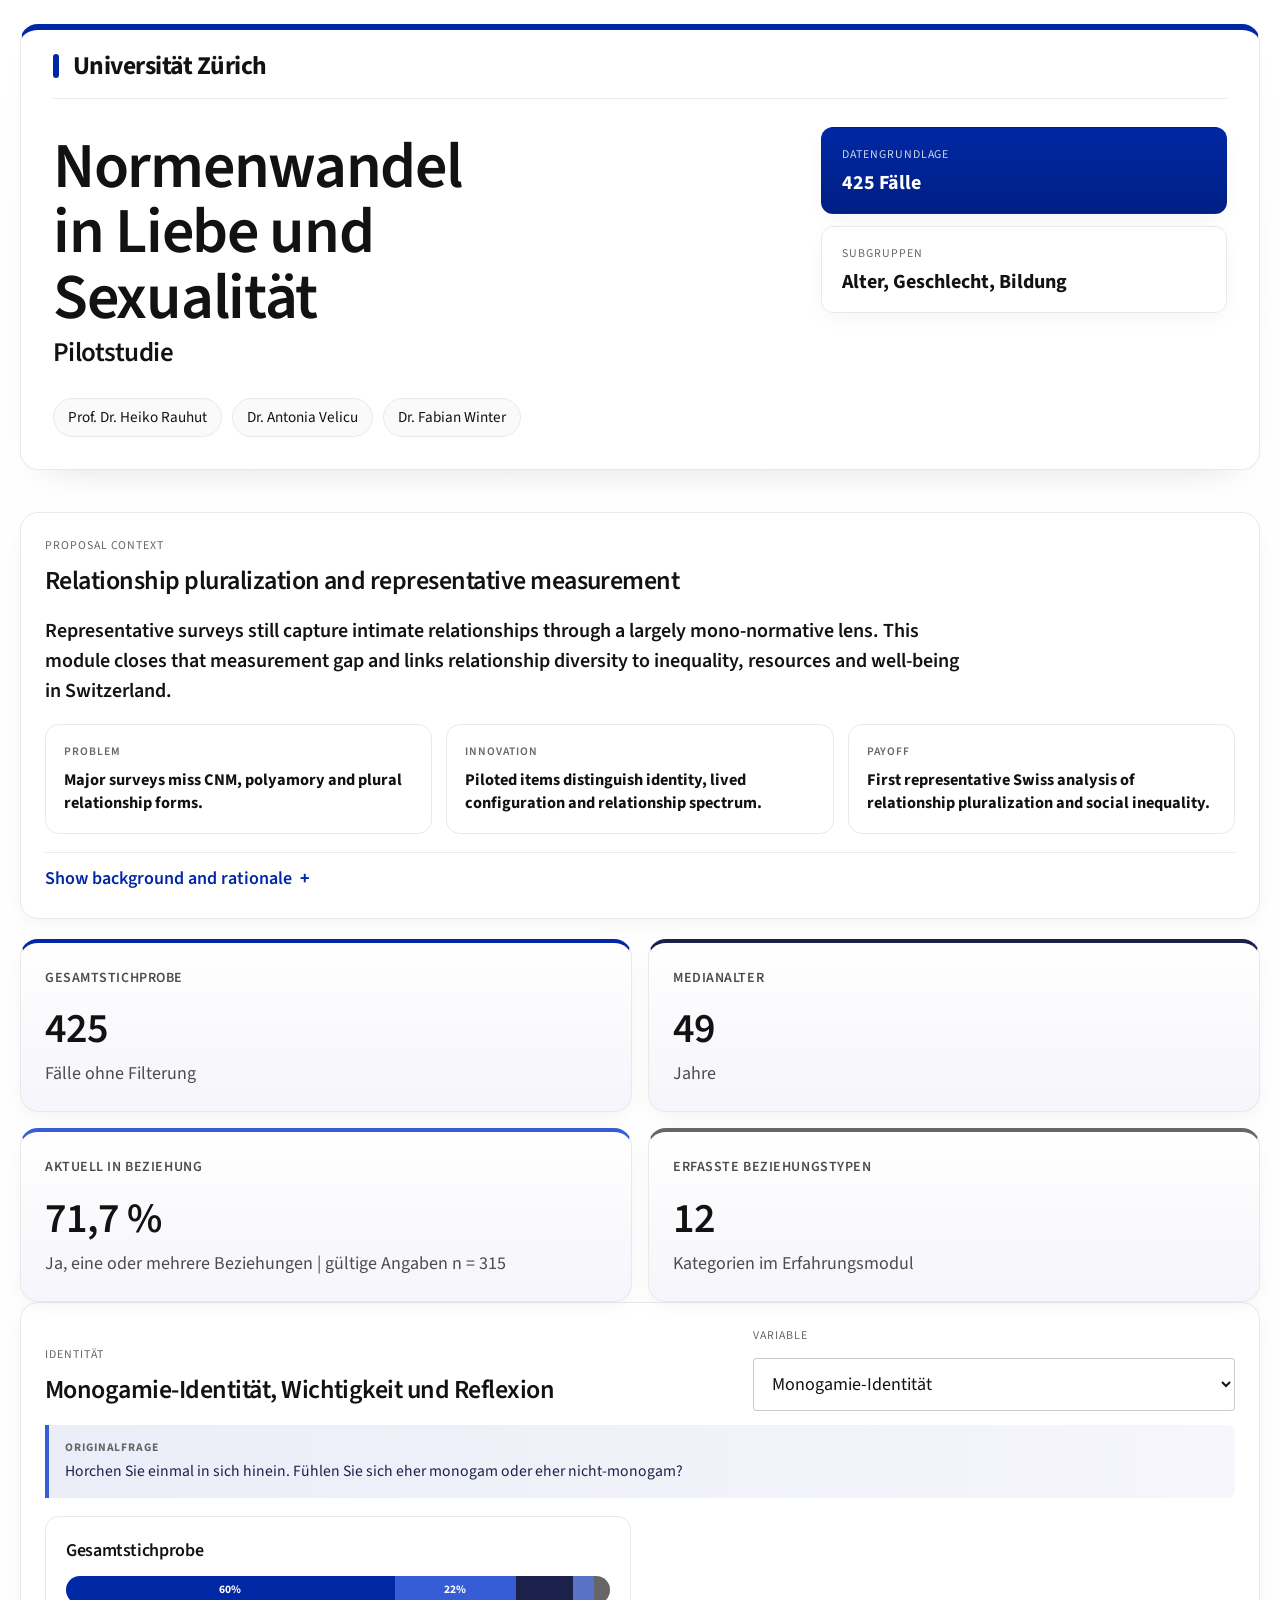
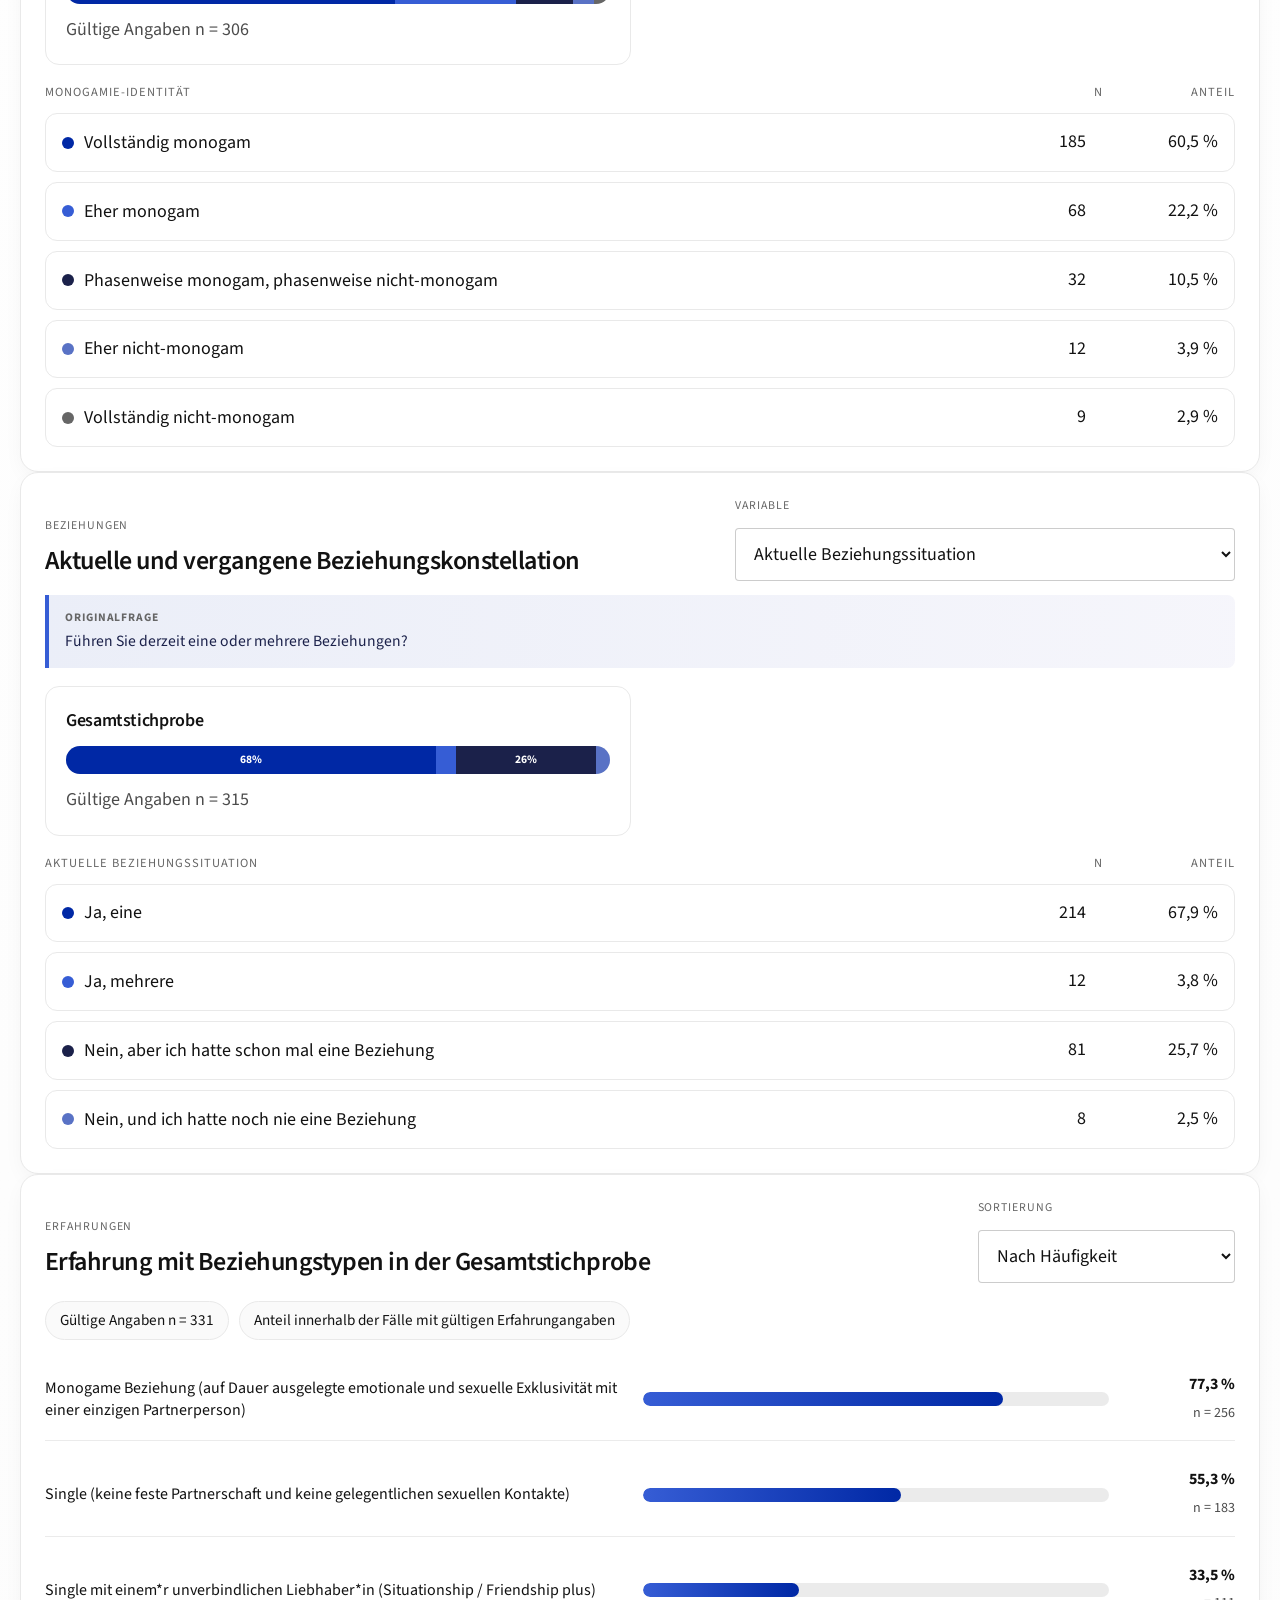
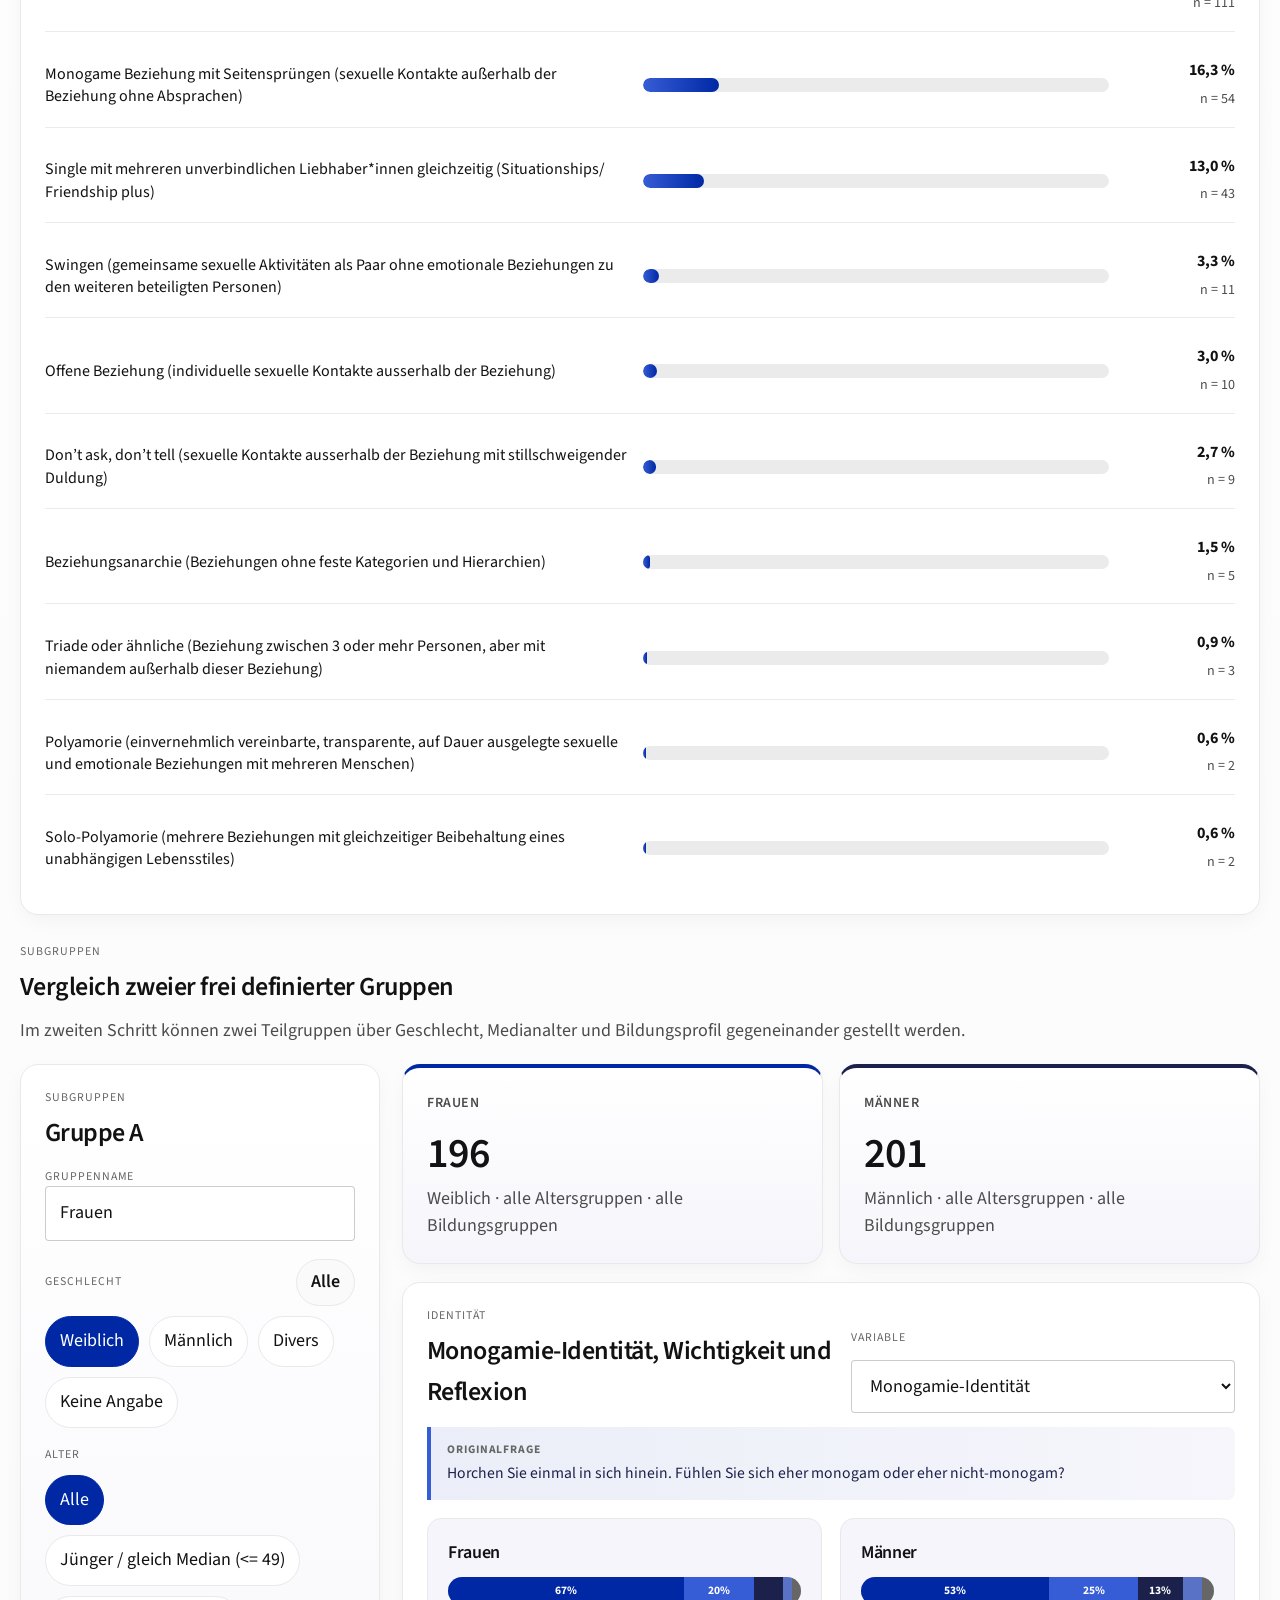
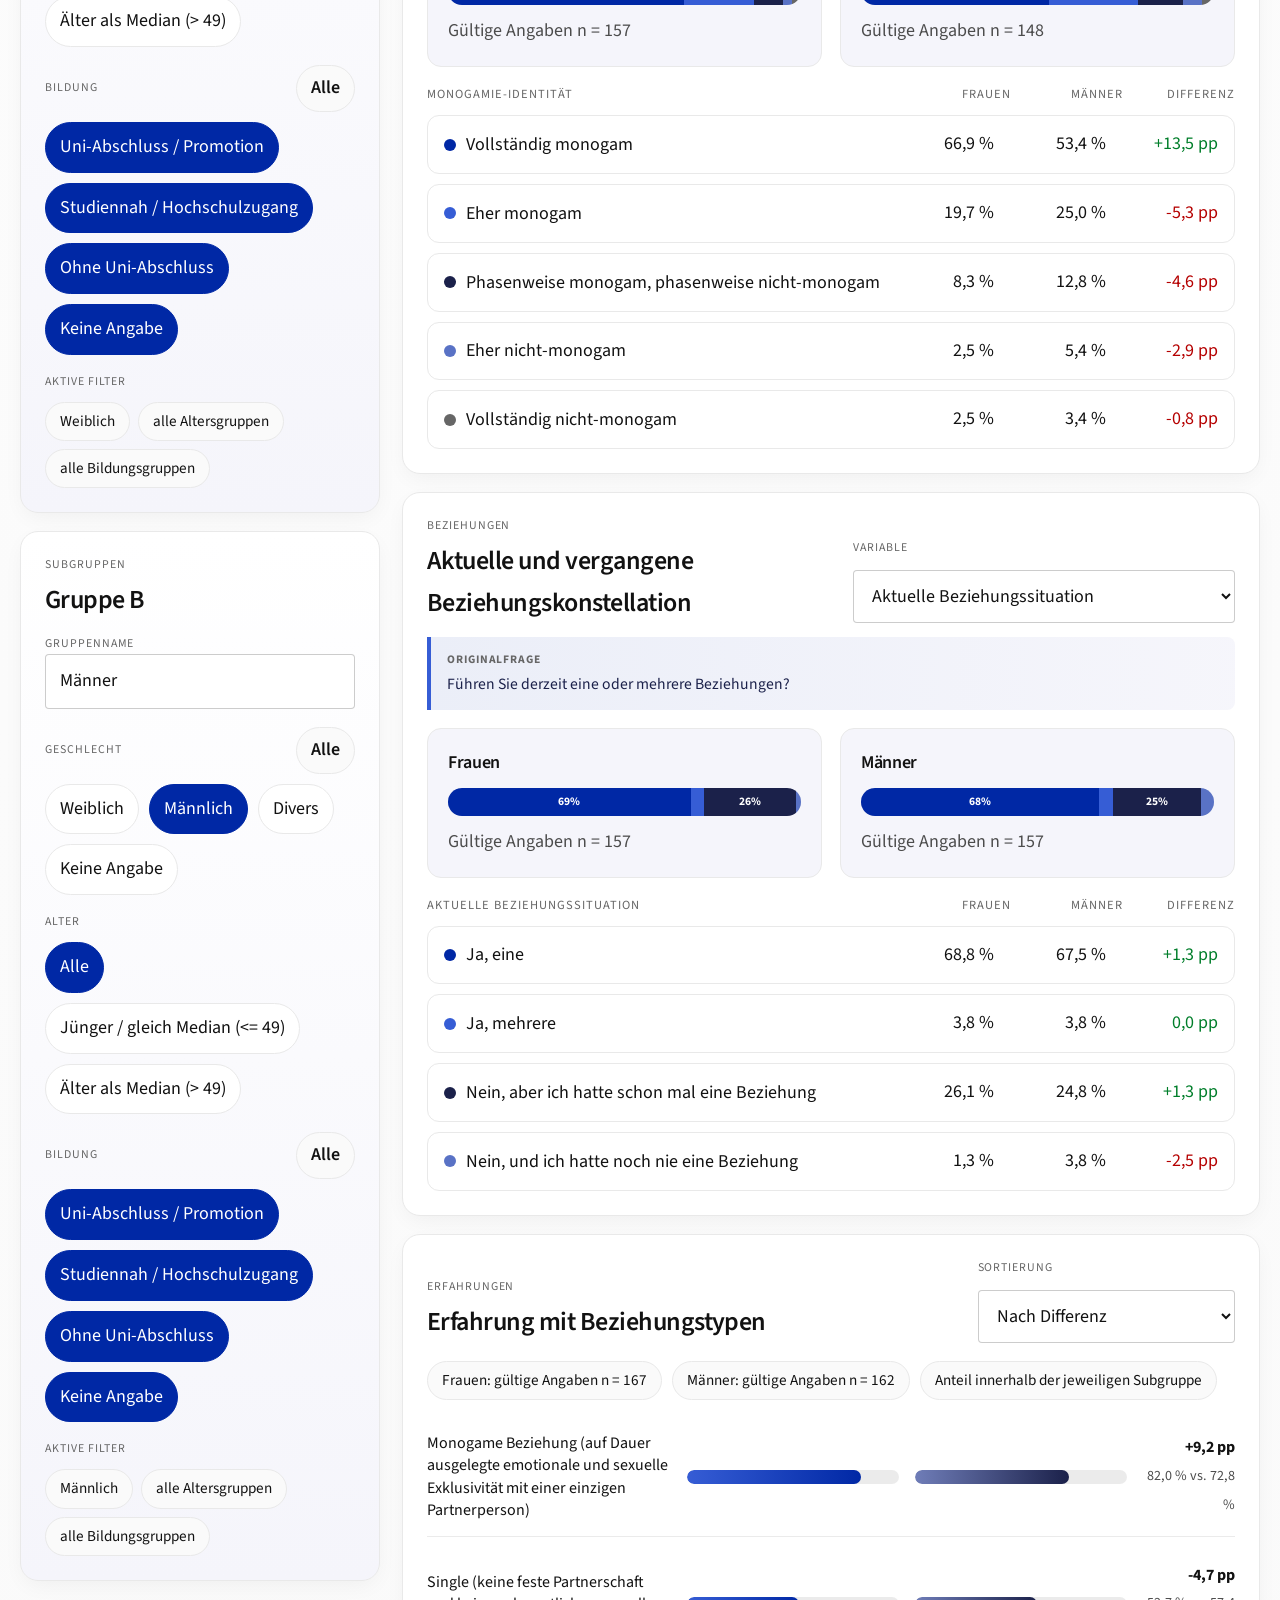
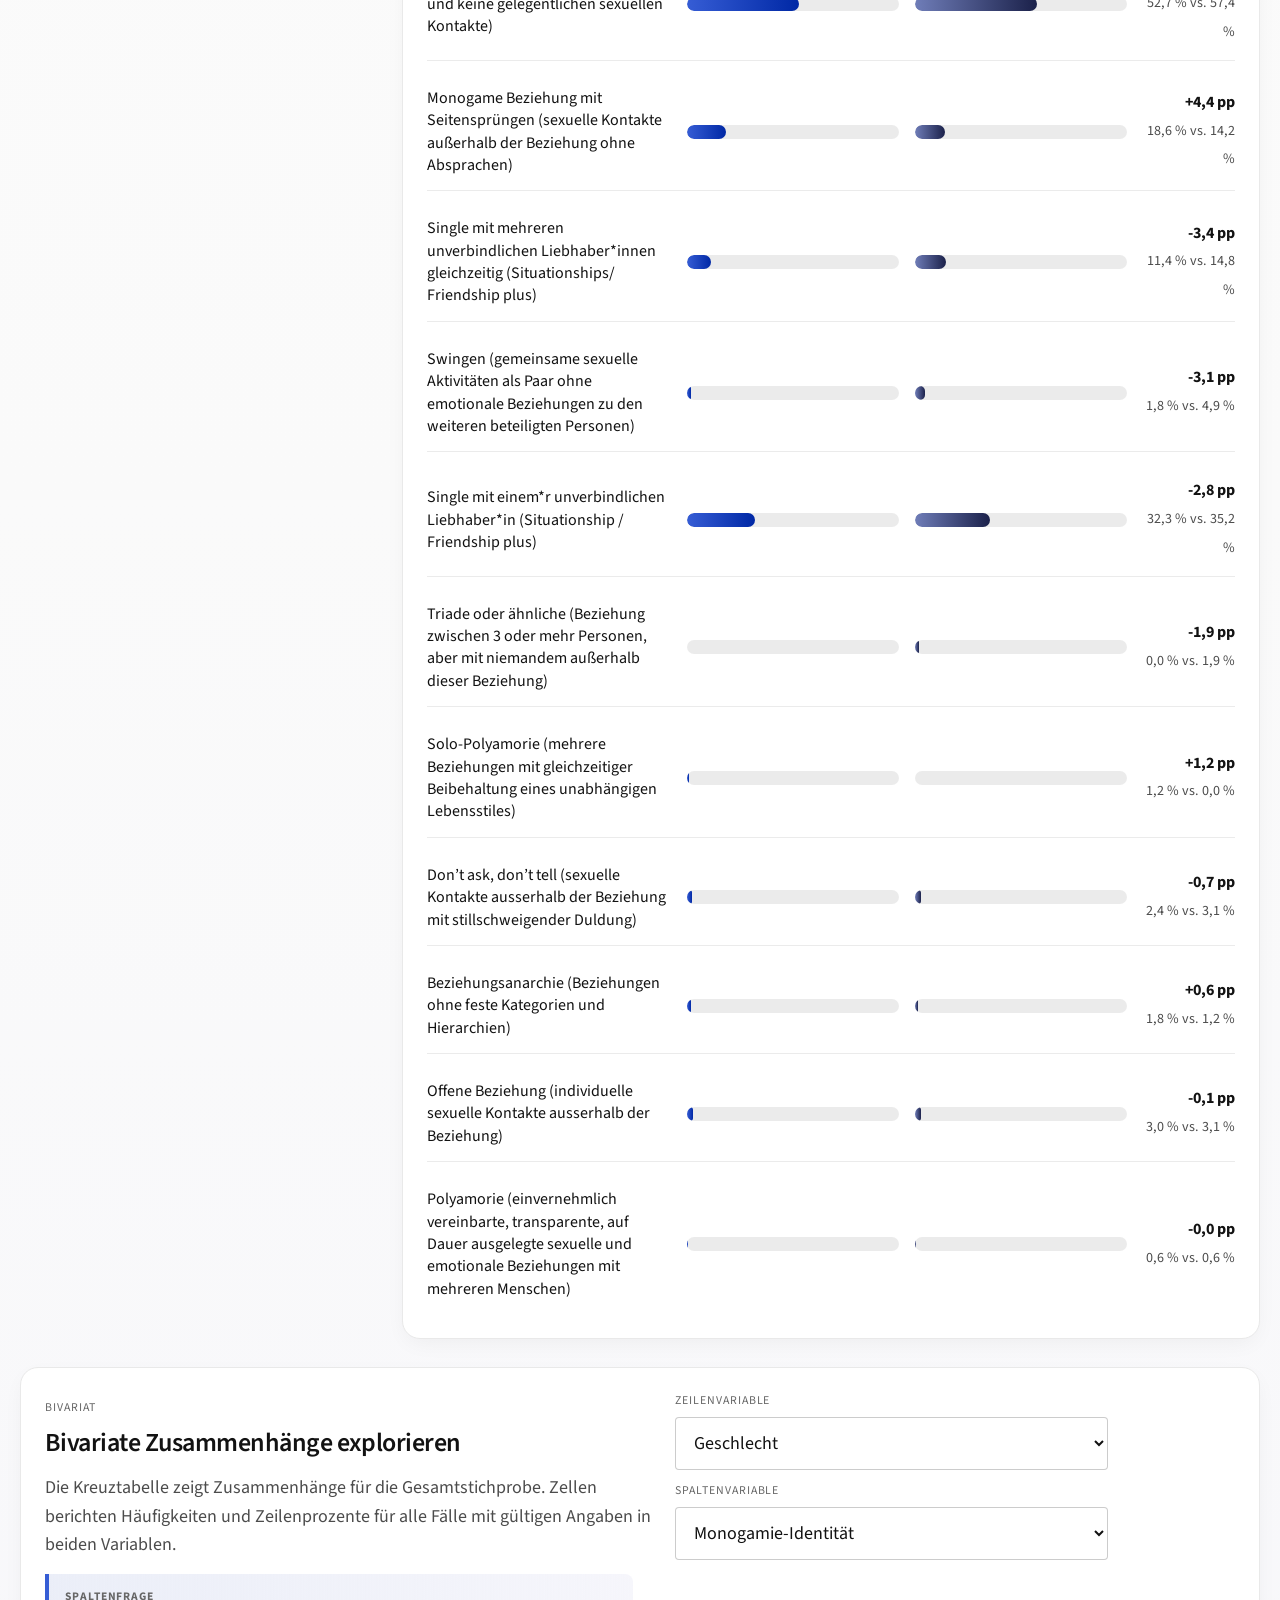
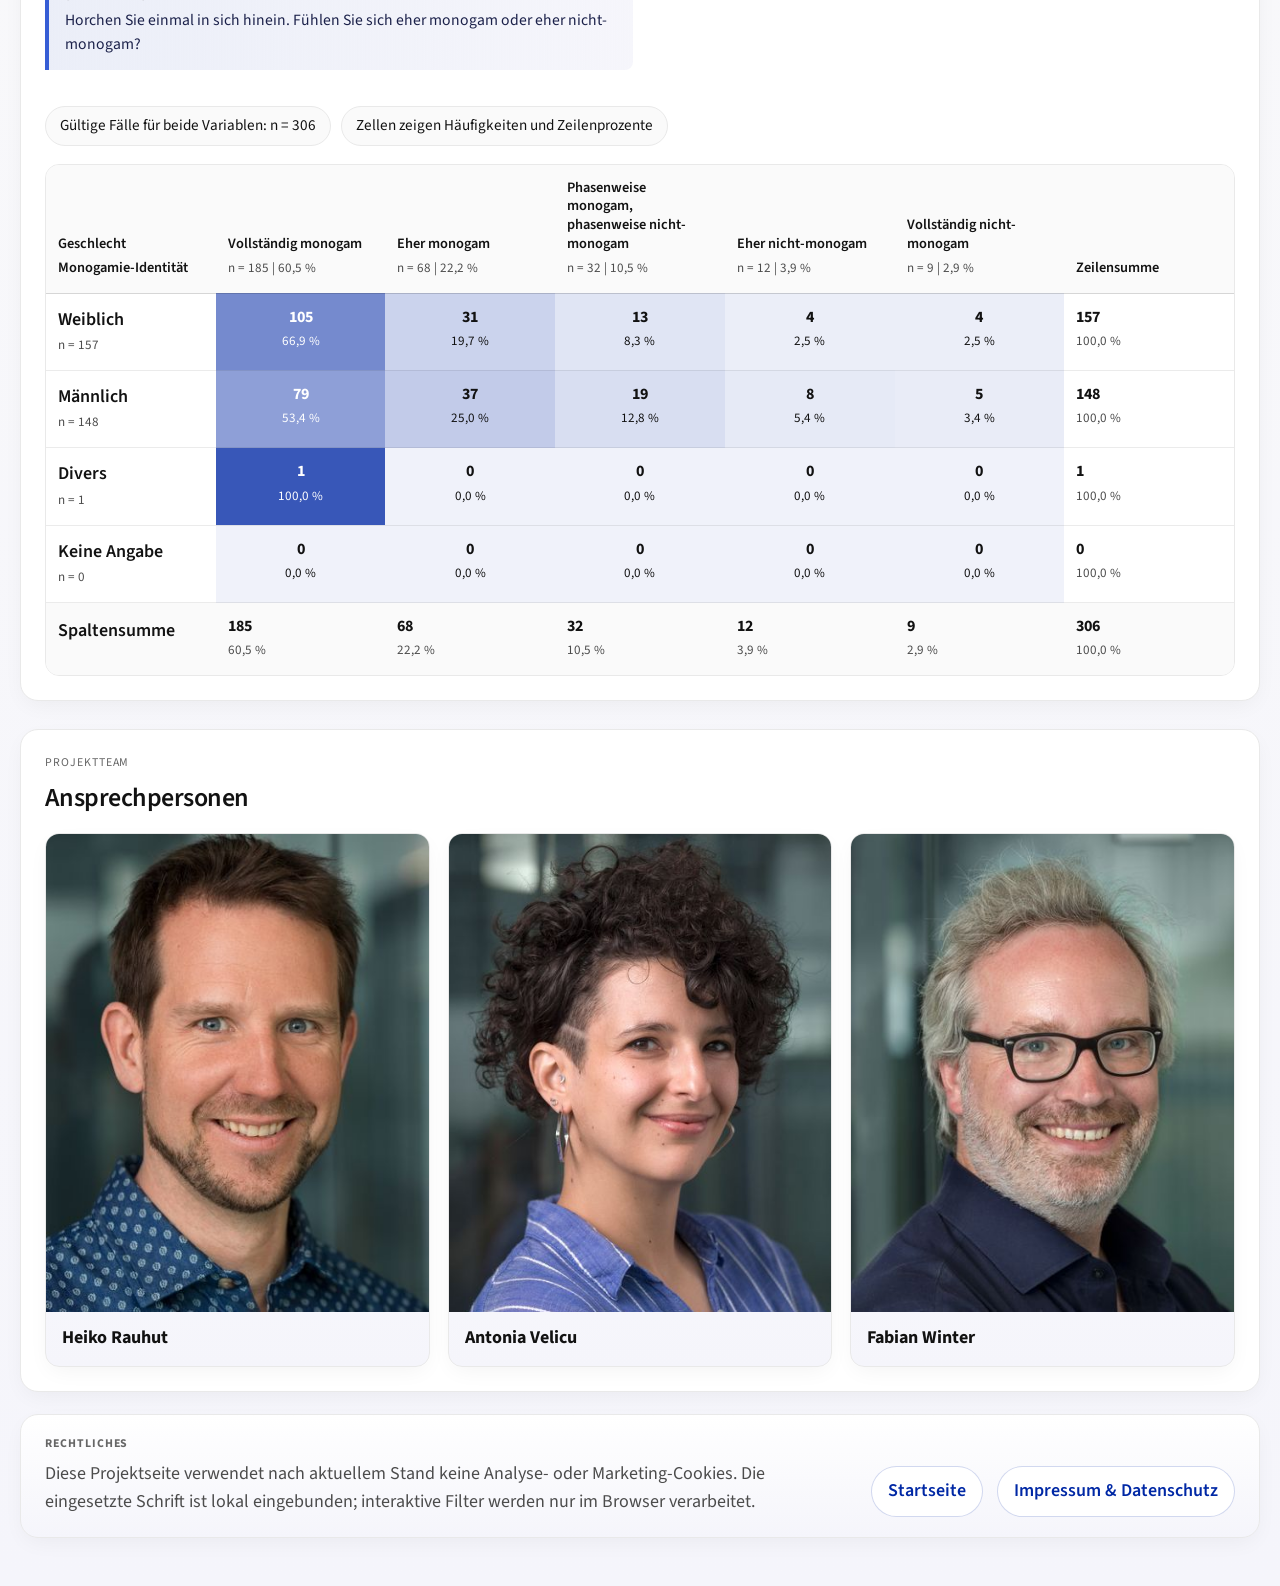
==== commit 13f573b6: "Add question text and legal page to dashboard" ====
--- a/index.html
+++ b/index.html
@@ -5,14 +5,47 @@
     <meta name="viewport" content="width=device-width, initial-scale=1">
     <title>Normenwandel in Liebe und Sexualität</title>
     <link rel="canonical" href="https://drfawint.github.io/love_and_sexuality/">
-    <link rel="preconnect" href="https://fonts.googleapis.com">
-    <link rel="preconnect" href="https://fonts.gstatic.com" crossorigin>
-    <link href="https://fonts.googleapis.com/css2?family=Source+Sans+3:wght@400;600;700&display=swap" rel="stylesheet">
     <link rel="stylesheet" href="./styles.css">
   </head>
   <body>
     <div class="page-shell">
-      <section class="card proposal-intro">
+ 
+
+      <header class="hero">
+        <div class="hero-brand">
+          <a class="brand-lockup" href="https://www.uzh.ch/de.html" target="_blank" rel="noreferrer">
+            <span class="brand-lockup-title">Universität Zürich</span>
+          </a>
+        </div>
+        <div class="hero-copy">
+          <p class="eyebrow"></p>
+          <h1>Normenwandel in Liebe und Sexualität</h1>
+          <h2>Pilotstudie</h2>
+         
+          <div class="hero-meta">
+            <span>Prof. Dr. Heiko Rauhut</span>
+            <span>Dr. Antonia Velicu</span>
+            <span>Dr. Fabian Winter</span>
+          </div>
+        </div>
+        <div class="hero-panel">
+          <div class="hero-stat hero-stat-primary">
+            <span class="hero-stat-label">Datengrundlage</span>
+            <strong id="hero-sample-size">425 Fälle</strong>
+          </div>
+
+          <div class="hero-stat">
+            <span class="hero-stat-label">Subgruppen</span>
+            <strong>Alter, Geschlecht, Bildung</strong>
+          </div>
+        </div>
+      </header>
+      <main class="page-flow">
+        <section class="overview-block">
+          <div class="section-head block-head">
+           
+          </div>
+     <section class="card proposal-intro">
         <div class="section-head compact">
           <div>
             <p class="section-kicker">Proposal Context</p>
@@ -53,54 +86,8 @@
           </details>
         </div>
       </section>
-
-      <header class="hero">
-        <div class="hero-brand">
-          <a class="brand-lockup" href="https://www.uzh.ch/de.html" target="_blank" rel="noreferrer">
-            <span class="brand-lockup-title">Universität Zürich</span>
-            <span class="brand-lockup-subtitle">Bilendi-Pilot · Dynamische Gutachteransicht</span>
-          </a>
-          <p class="brand-context">Gesamtüberblick, Subgruppenvergleiche und bivariate Exploration in einer Oberfläche</p>
-        </div>
-        <div class="hero-copy">
-          <p class="eyebrow">Interaktive Vergleichsseite</p>
-          <h1>Normenwandel in Liebe und Sexualität</h1>
-          <p class="hero-text">
-            Die Seite führt vom ungefilterten Gesamtbild über frei definierte Subgruppenvergleiche
-            bis zur Exploration bivariater Zusammenhänge zwischen zentralen Beziehungs- und Strukturmerkmalen.
-          </p>
-          <div class="hero-meta">
-            <span>Prof. Dr. Heiko Rauhut</span>
-            <span>Dr. Antonia Velicu</span>
-            <span>Dr. Fabian Winter</span>
-          </div>
-        </div>
-        <div class="hero-panel">
-          <div class="hero-stat hero-stat-primary">
-            <span class="hero-stat-label">Datengrundlage</span>
-            <strong id="hero-sample-size">425 Fälle</strong>
-          </div>
-          <div class="hero-stat">
-            <span class="hero-stat-label">Analysepfade</span>
-            <strong>Gesamtbild, Subgruppen, Bivariat</strong>
-          </div>
-          <div class="hero-stat">
-            <span class="hero-stat-label">Subgruppen</span>
-            <strong>Alter, Geschlecht, Bildung</strong>
-          </div>
-        </div>
-      </header>
-      <main class="page-flow">
-        <section class="overview-block">
-          <div class="section-head block-head">
-            <div>
-              <p class="section-kicker">Gesamtdaten</p>
-              <h2>Überblick ohne Subgruppen</h2>
-              <p class="block-copy">Diese erste Ebene zeigt die Verteilungen in der gesamten Bilendi-Stichprobe, bevor einzelne Teilgruppen gegenübergestellt werden.</p>
-            </div>
-          </div>
-
           <section class="metrics-grid overall-metrics-grid" id="overall-metrics-grid"></section>
+
 
           <section class="card chart-card">
             <div class="section-head">
@@ -108,14 +95,18 @@
                 <p class="section-kicker">Identität</p>
                 <h2>Monogamie-Identität, Wichtigkeit und Reflexion</h2>
               </div>
+
+
               <div class="toolbar">
                 <label class="toolbar-label" for="overall-identity-outcome-select">Variable</label>
                 <select id="overall-identity-outcome-select"></select>
               </div>
             </div>
+            <p class="selected-question" id="overall-identity-question-text" aria-live="polite" hidden></p>
             <div class="stacked-wrapper single-stack-wrapper" id="overall-identity-stacked-wrapper"></div>
             <div class="category-table" id="overall-identity-category-table"></div>
           </section>
+
 
           <section class="card chart-card">
             <div class="section-head">
@@ -128,6 +119,7 @@
                 <select id="overall-relationship-outcome-select"></select>
               </div>
             </div>
+            <p class="selected-question" id="overall-relationship-question-text" aria-live="polite" hidden></p>
             <div class="stacked-wrapper single-stack-wrapper" id="overall-relationship-stacked-wrapper"></div>
             <div class="category-table" id="overall-relationship-category-table"></div>
           </section>
@@ -181,11 +173,6 @@
                 </div>
                 <div id="group-b-controls"></div>
               </section>
-
-              <section class="card note-card">
-                <p class="note-title">Hinweis zur Bildungsgruppe</p>
-                <p id="education-note"></p>
-              </section>
             </aside>
 
             <section class="content-column">
@@ -202,6 +189,7 @@
                     <select id="identity-outcome-select"></select>
                   </div>
                 </div>
+                <p class="selected-question" id="identity-question-text" aria-live="polite" hidden></p>
                 <div class="stacked-wrapper" id="identity-stacked-wrapper"></div>
                 <div class="category-table" id="identity-category-table"></div>
               </section>
@@ -217,6 +205,7 @@
                     <select id="relationship-outcome-select"></select>
                   </div>
                 </div>
+                <p class="selected-question" id="relationship-question-text" aria-live="polite" hidden></p>
                 <div class="stacked-wrapper" id="relationship-stacked-wrapper"></div>
                 <div class="category-table" id="relationship-category-table"></div>
               </section>
@@ -259,6 +248,10 @@
                 <select id="bivariate-col-select"></select>
               </div>
             </div>
+          </div>
+          <div class="selected-question-grid">
+            <p class="selected-question" id="bivariate-row-question-text" aria-live="polite" hidden></p>
+            <p class="selected-question" id="bivariate-col-question-text" aria-live="polite" hidden></p>
           </div>
           <div class="chart-meta" id="bivariate-meta"></div>
           <div class="bivariate-table-wrap" id="bivariate-table"></div>
@@ -293,6 +286,22 @@
           </div>
         </section>
       </main>
+
+      <footer class="site-footer">
+        <div class="site-footer-inner">
+          <div>
+            <p class="site-footer-kicker">Rechtliches</p>
+            <p class="site-footer-copy">
+              Diese Projektseite verwendet nach aktuellem Stand keine Analyse- oder Marketing-Cookies.
+              Die eingesetzte Schrift ist lokal eingebunden; interaktive Filter werden nur im Browser verarbeitet.
+            </p>
+          </div>
+          <nav class="site-footer-nav" aria-label="Footer-Navigation">
+            <a href="./index.html">Startseite</a>
+            <a href="./rechtliches.html">Impressum &amp; Datenschutz</a>
+          </nav>
+        </div>
+      </footer>
     </div>
 
     <noscript>Für diese Seite muss JavaScript aktiviert sein.</noscript>
--- a/styles.css
+++ b/styles.css
@@ -1,3 +1,27 @@
+@font-face {
+  font-family: "Source Sans 3";
+  font-style: normal;
+  font-weight: 400;
+  font-display: swap;
+  src: url("./fonts/source-sans-3-400.ttf") format("truetype");
+}
+
+@font-face {
+  font-family: "Source Sans 3";
+  font-style: normal;
+  font-weight: 600;
+  font-display: swap;
+  src: url("./fonts/source-sans-3-600.ttf") format("truetype");
+}
+
+@font-face {
+  font-family: "Source Sans 3";
+  font-style: normal;
+  font-weight: 700;
+  font-display: swap;
+  src: url("./fonts/source-sans-3-700.ttf") format("truetype");
+}
+
 :root {
   --uzh-blue: #0028a5;
   --uzh-blue-link: #365dd5;
@@ -617,6 +641,34 @@
   flex-wrap: wrap;
 }
 
+.selected-question-grid {
+  display: grid;
+  grid-template-columns: repeat(2, minmax(0, 1fr));
+  gap: 14px;
+  margin-bottom: 18px;
+}
+
+.selected-question {
+  margin: -4px 0 18px;
+  padding: 14px 16px;
+  border-left: 4px solid var(--uzh-blue-link);
+  border-radius: 0 var(--radius-md) var(--radius-md) 0;
+  background: linear-gradient(90deg, rgba(0, 40, 165, 0.08), rgba(245, 245, 251, 0.92));
+  color: var(--uzh-blue-muted);
+  font-size: 0.98rem;
+  line-height: 1.5;
+}
+
+.selected-question-label {
+  display: block;
+  margin-bottom: 4px;
+  color: var(--grey-strong);
+  font-size: 0.72rem;
+  font-weight: 700;
+  letter-spacing: 0.08em;
+  text-transform: uppercase;
+}
+
 .chart-meta {
   display: flex;
   flex-wrap: wrap;
@@ -899,6 +951,129 @@
   font-size: 0.82rem;
 }
 
+.site-footer {
+  margin-top: 22px;
+  padding: 20px 24px;
+  border: 1px solid var(--grey-medium);
+  border-radius: var(--radius-xl);
+  background: linear-gradient(180deg, #ffffff 0%, var(--blue-light) 100%);
+  box-shadow: var(--shadow);
+}
+
+.site-footer-inner {
+  display: flex;
+  align-items: end;
+  justify-content: space-between;
+  gap: 20px;
+}
+
+.site-footer-kicker {
+  margin: 0 0 6px;
+  color: var(--grey-strong);
+  font-size: 0.74rem;
+  font-weight: 700;
+  letter-spacing: 0.08em;
+  text-transform: uppercase;
+}
+
+.site-footer-copy {
+  max-width: 48rem;
+  margin: 0;
+  color: var(--grey);
+}
+
+.site-footer-nav {
+  display: flex;
+  flex-wrap: wrap;
+  gap: 14px;
+}
+
+.site-footer-nav a,
+.legal-back-link {
+  display: inline-flex;
+  align-items: center;
+  justify-content: center;
+  min-height: 44px;
+  padding: 10px 16px;
+  border: 1px solid rgba(0, 40, 165, 0.18);
+  border-radius: 999px;
+  background: #ffffff;
+  color: var(--uzh-blue);
+  font-weight: 600;
+  text-decoration: none;
+  transition: border-color 0.2s ease, background-color 0.2s ease, transform 0.12s ease;
+}
+
+.site-footer-nav a:hover,
+.site-footer-nav a:focus-visible,
+.legal-back-link:hover,
+.legal-back-link:focus-visible {
+  border-color: var(--uzh-blue);
+  background: rgba(0, 40, 165, 0.06);
+  transform: translateY(-1px);
+}
+
+.legal-hero {
+  margin-bottom: 0;
+  border-top: 6px solid var(--uzh-blue);
+  background: linear-gradient(180deg, #ffffff 0%, var(--blue-light) 100%);
+}
+
+.legal-head {
+  align-items: start;
+}
+
+.legal-flow {
+  margin-top: 22px;
+}
+
+.legal-grid {
+  display: grid;
+  grid-template-columns: repeat(2, minmax(0, 1fr));
+  gap: 18px;
+}
+
+.legal-stack {
+  display: grid;
+  gap: 18px;
+}
+
+.legal-panel {
+  padding: 18px 20px;
+  border: 1px solid var(--grey-medium);
+  border-radius: 14px;
+  background: #ffffff;
+}
+
+.legal-panel h3 {
+  margin: 0 0 10px;
+  font-size: 1.12rem;
+}
+
+.legal-panel p {
+  margin: 0;
+  color: var(--grey);
+}
+
+.legal-panel p + p {
+  margin-top: 0.85rem;
+}
+
+.legal-list {
+  margin: 0;
+  padding-left: 1.2rem;
+  color: var(--grey);
+}
+
+.legal-list li + li {
+  margin-top: 0.55rem;
+}
+
+.legal-note {
+  margin: 18px 0 0;
+  color: var(--grey);
+}
+
 noscript {
   display: block;
   width: calc(100vw - 32px);
@@ -914,7 +1089,9 @@
   .hero,
   .dashboard-layout,
   .metrics-grid,
+  .legal-grid,
   .stacked-wrapper,
+  .selected-question-grid,
   .team-grid,
   .proposal-highlights {
     grid-template-columns: 1fr;
@@ -931,6 +1108,11 @@
 
   .hero-brand {
     align-items: flex-start;
+    flex-direction: column;
+  }
+
+  .site-footer-inner {
+    align-items: start;
     flex-direction: column;
   }
 
@@ -997,6 +1179,11 @@
   .section-head {
     align-items: start;
     flex-direction: column;
+  }
+
+  .site-footer,
+  .legal-panel {
+    padding: 18px;
   }
 
   .metrics-grid,
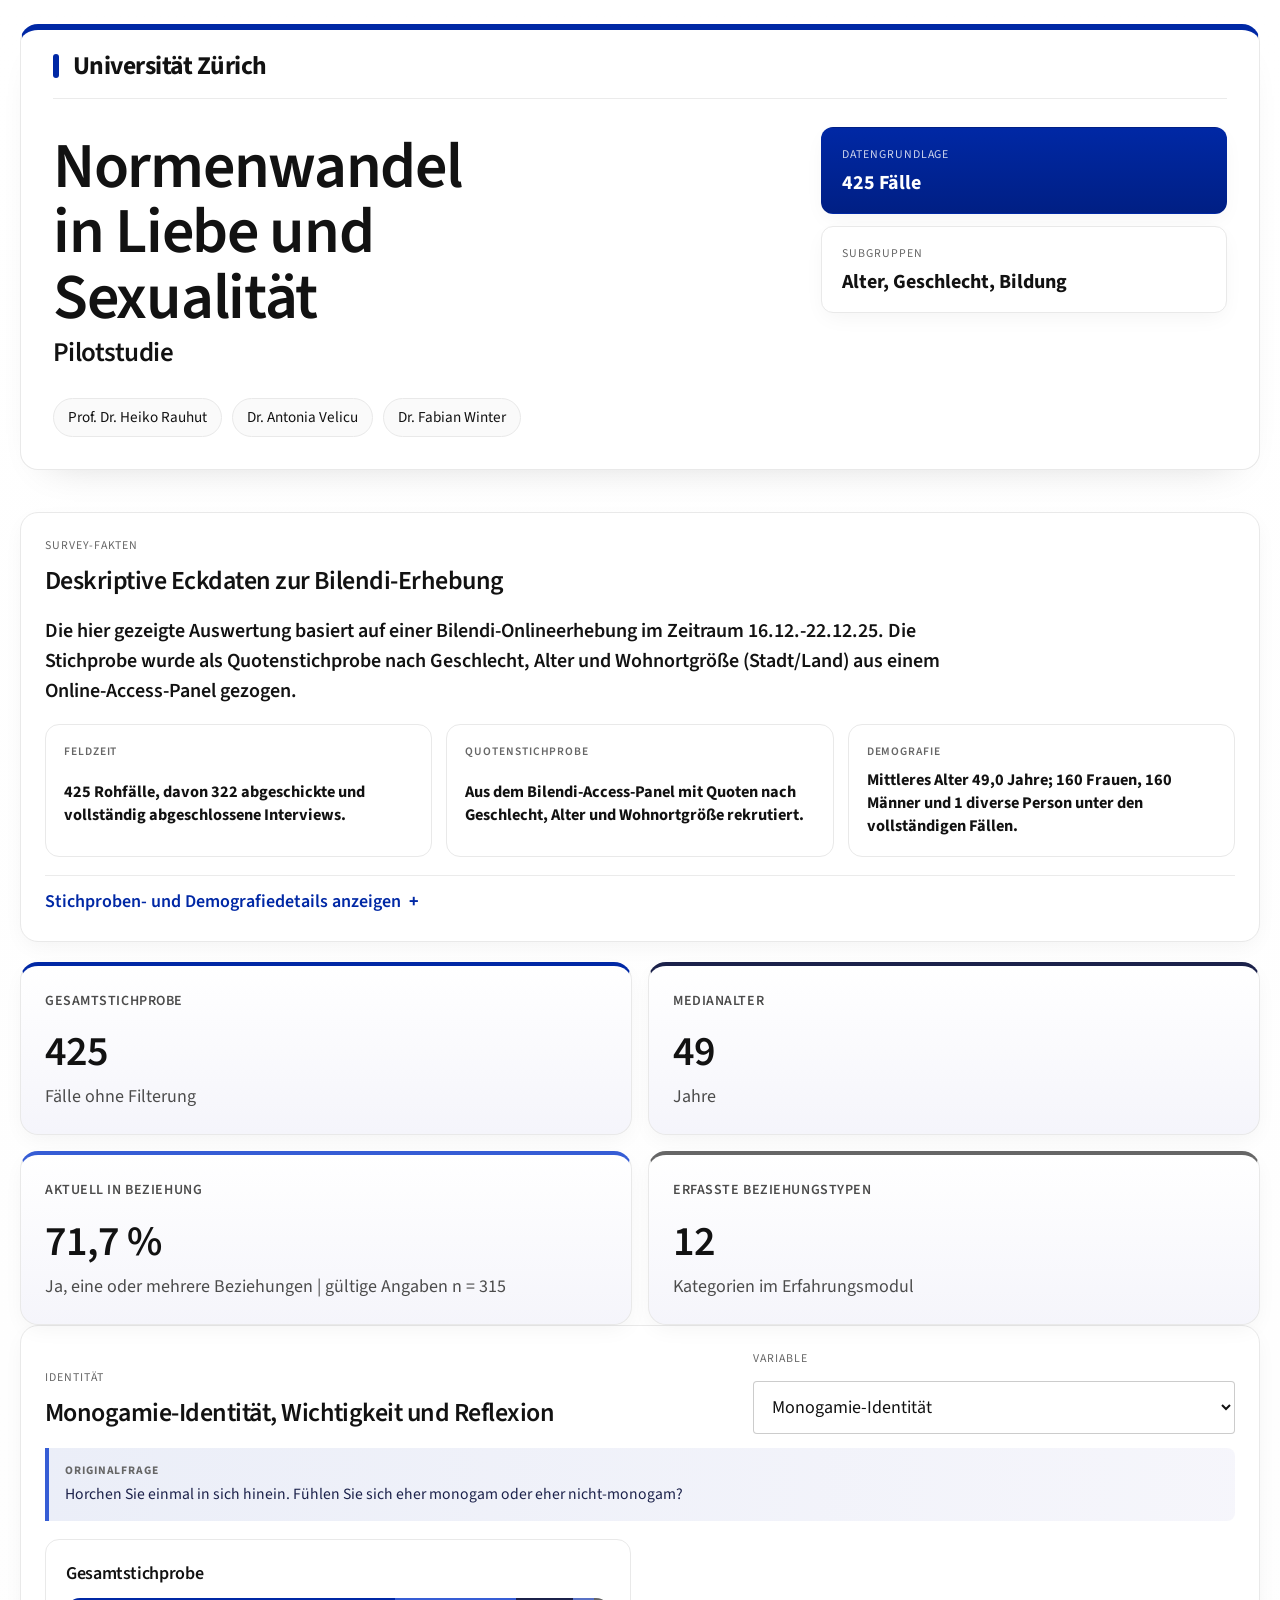
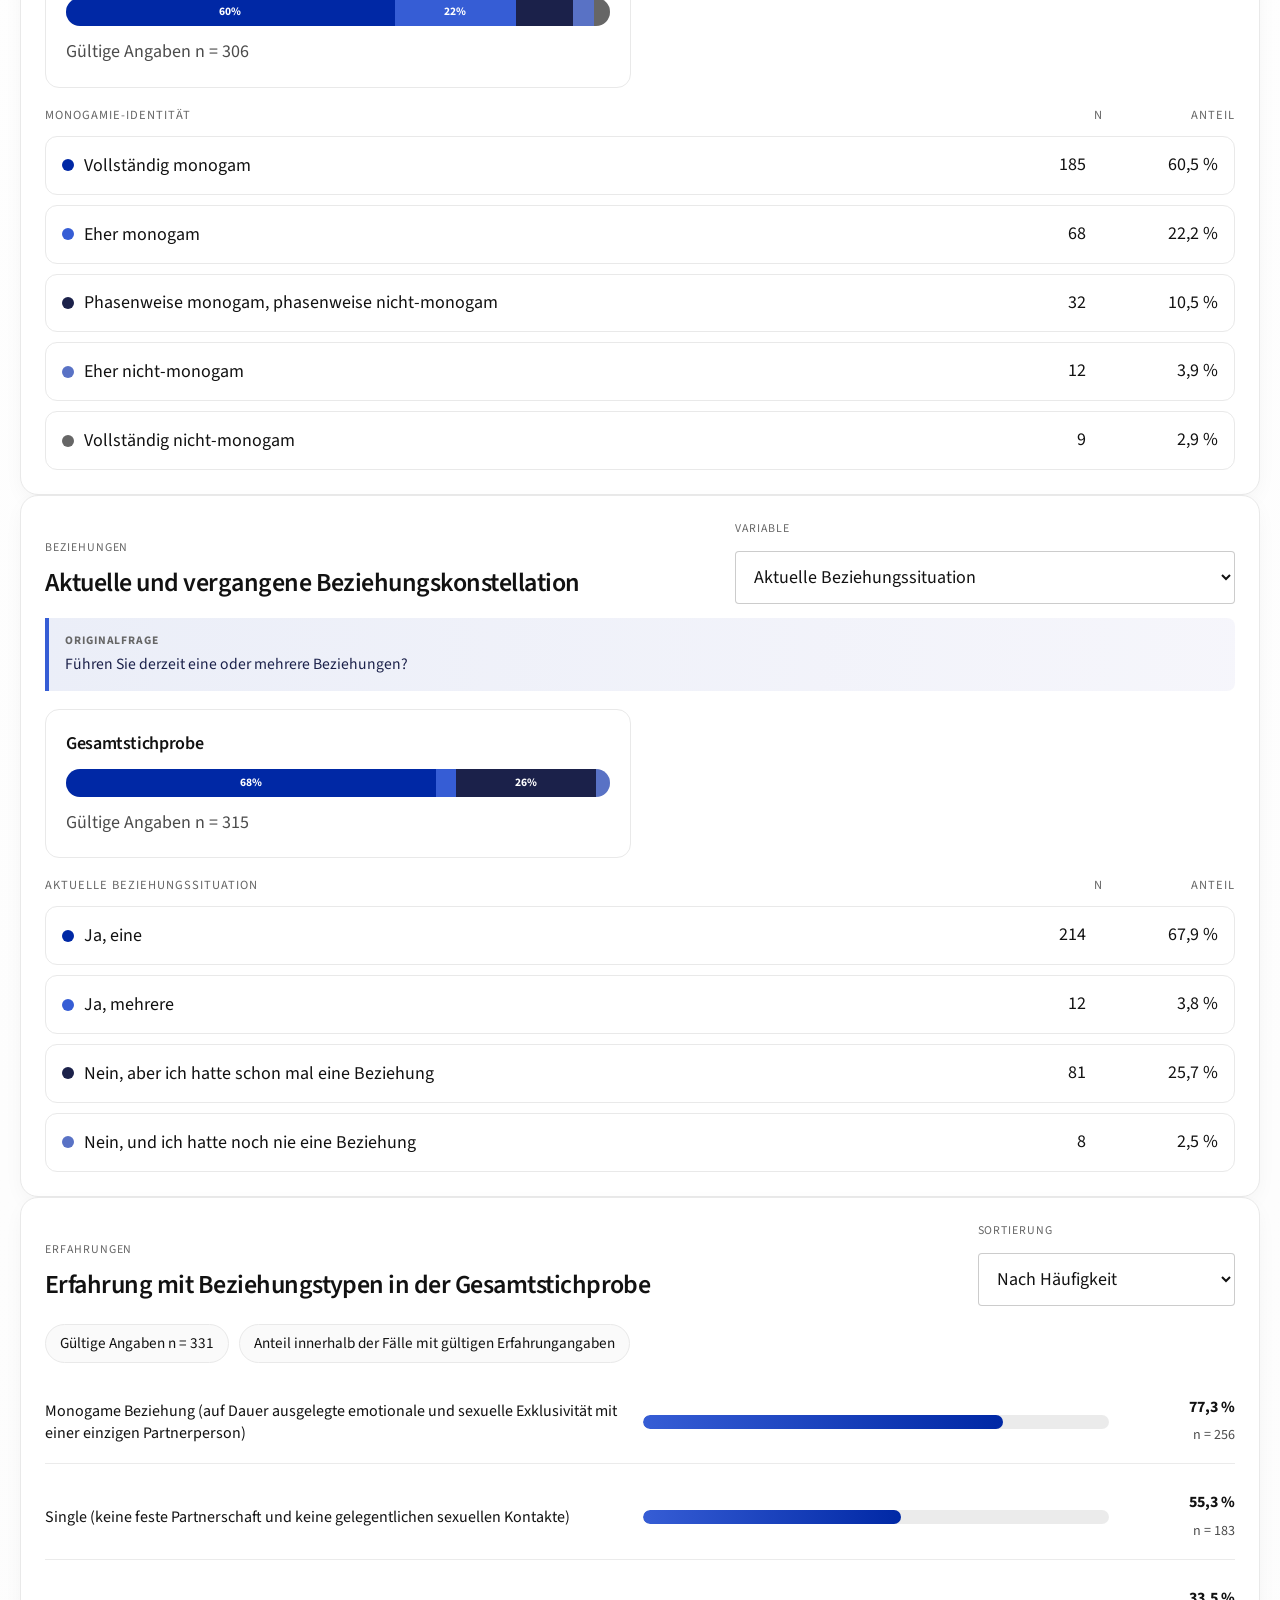
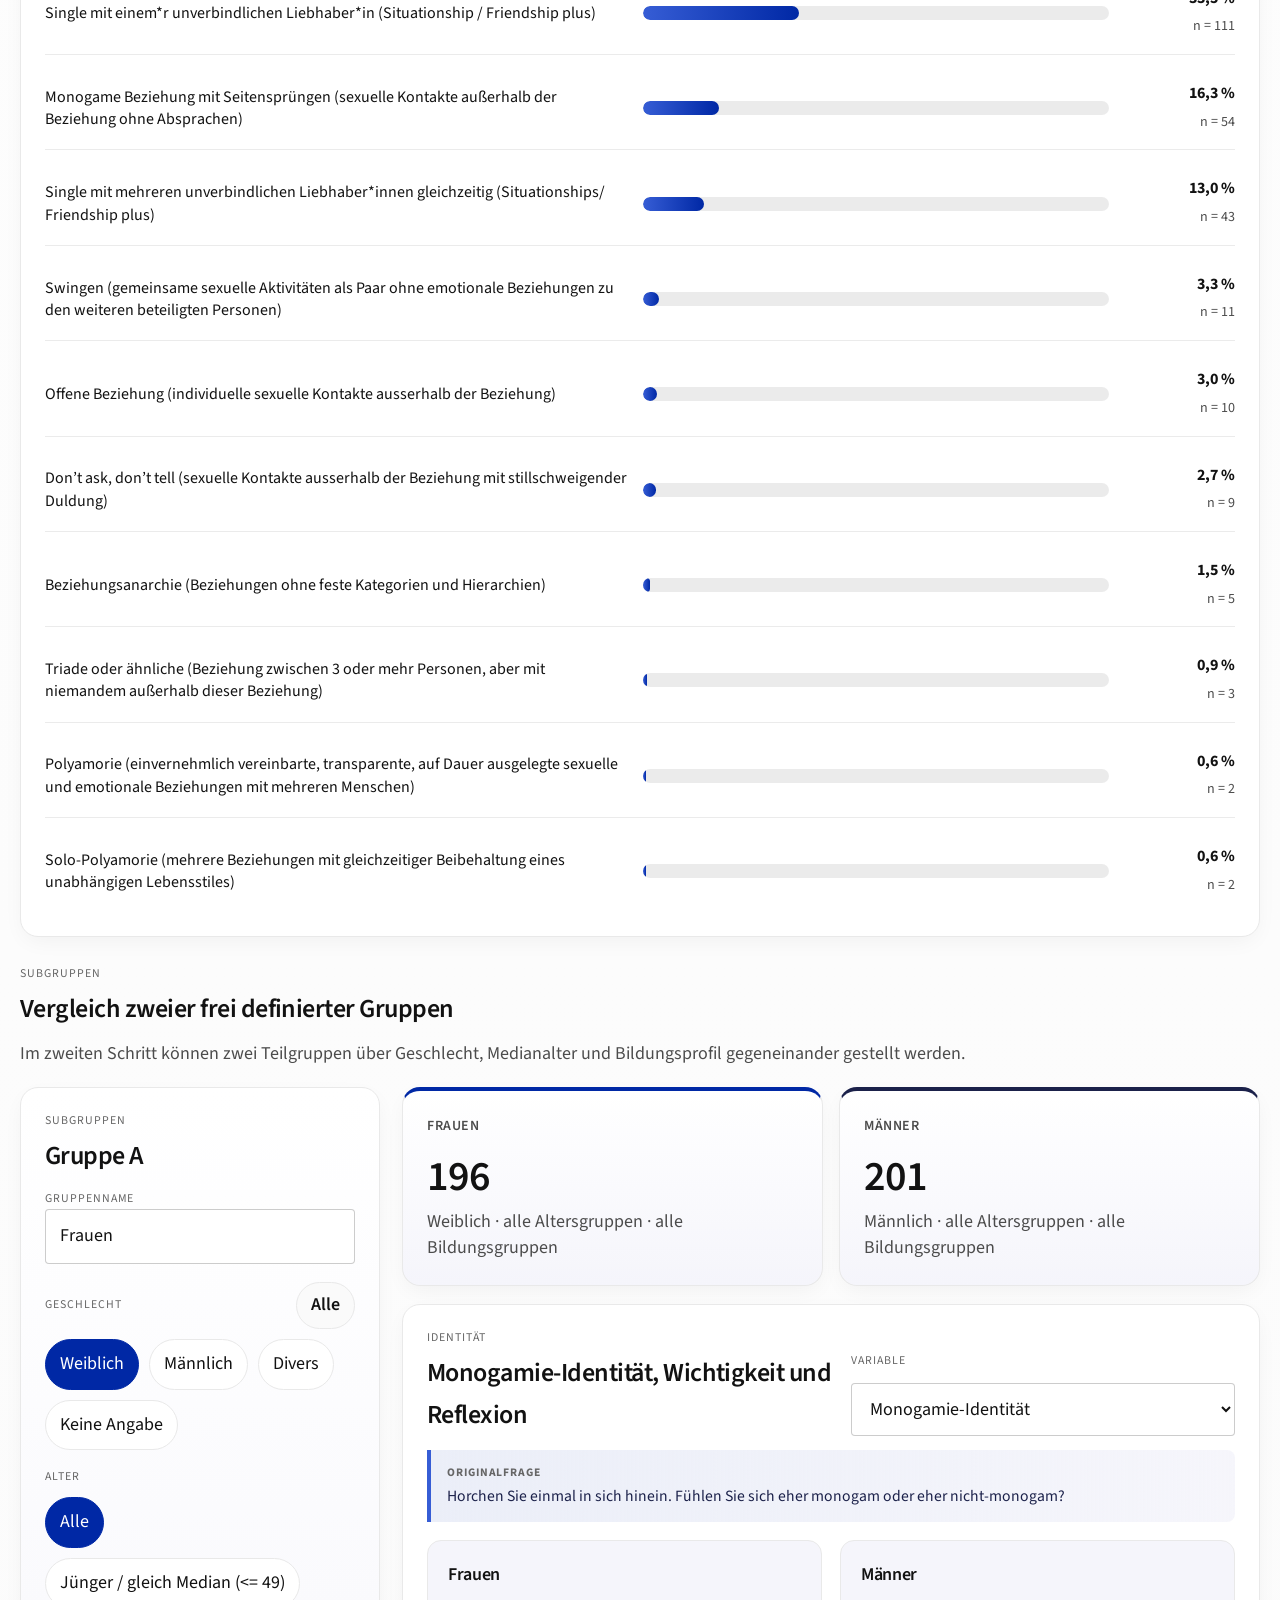
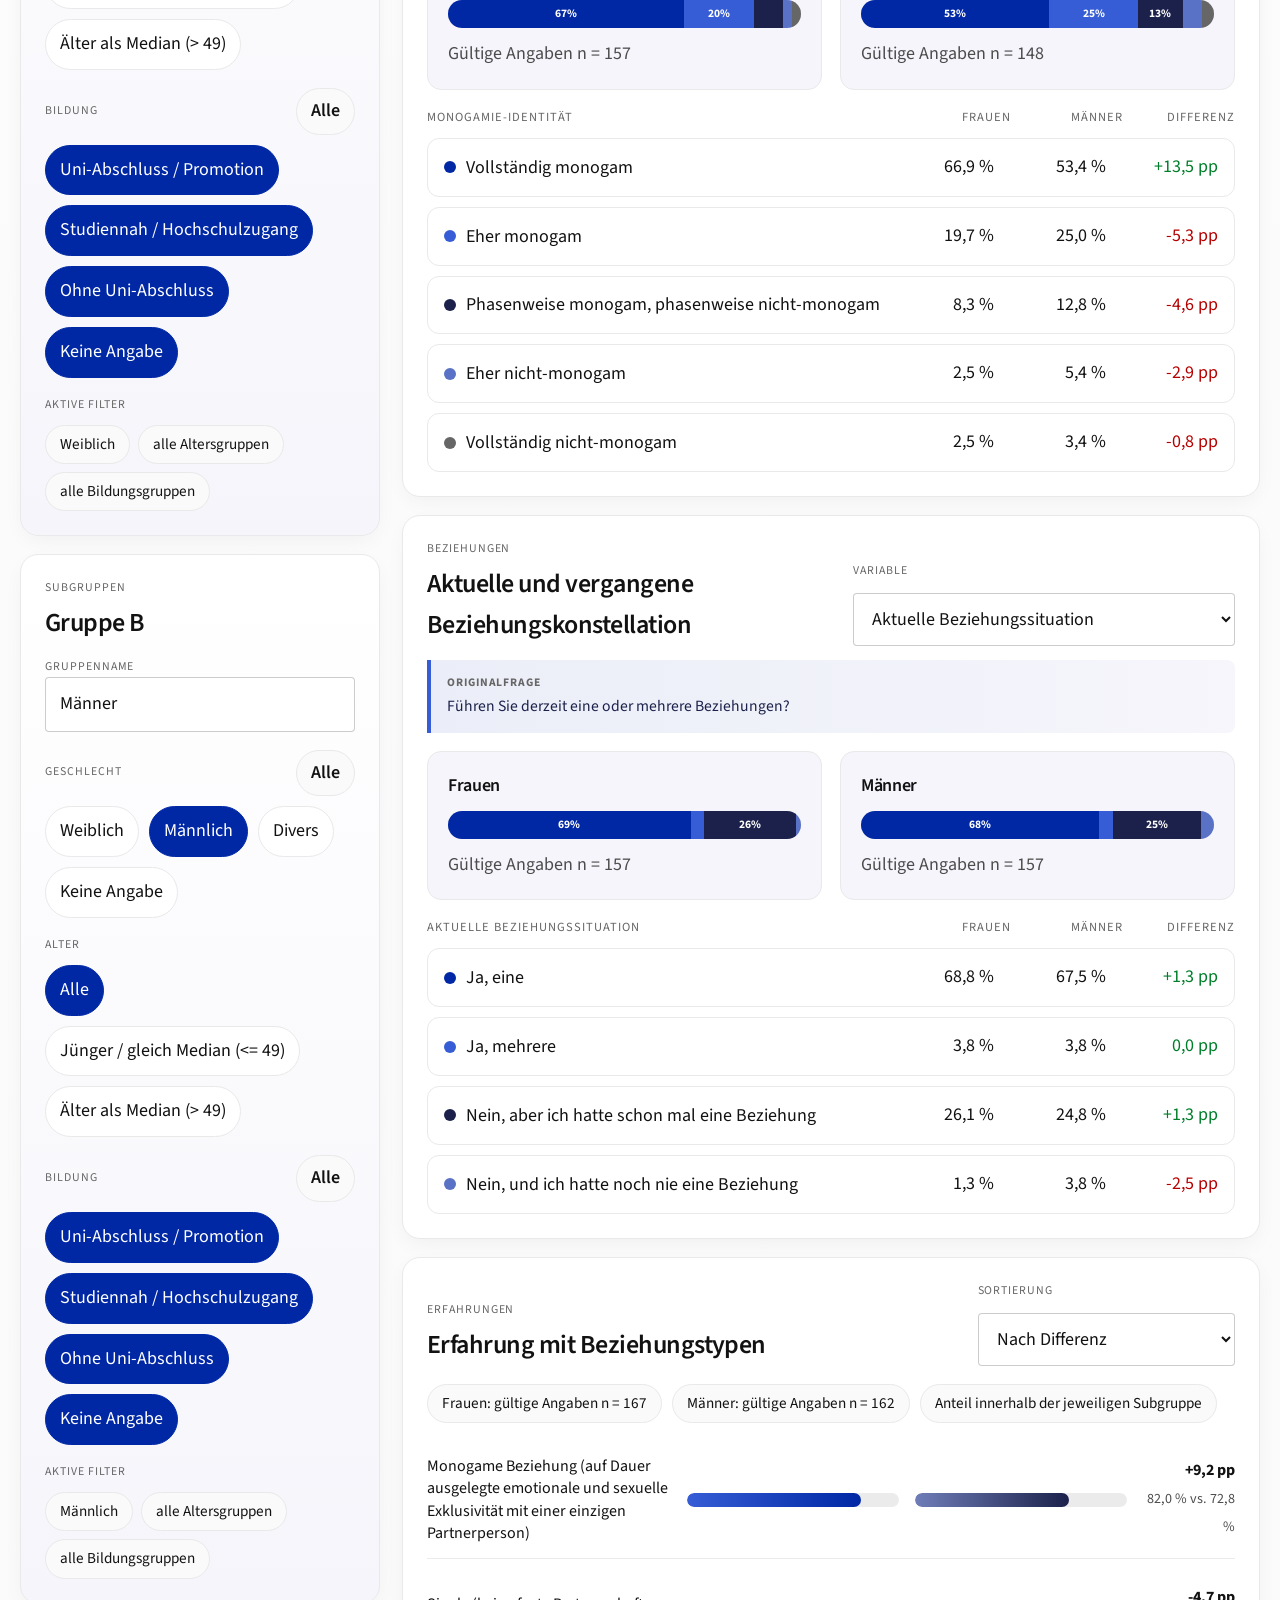
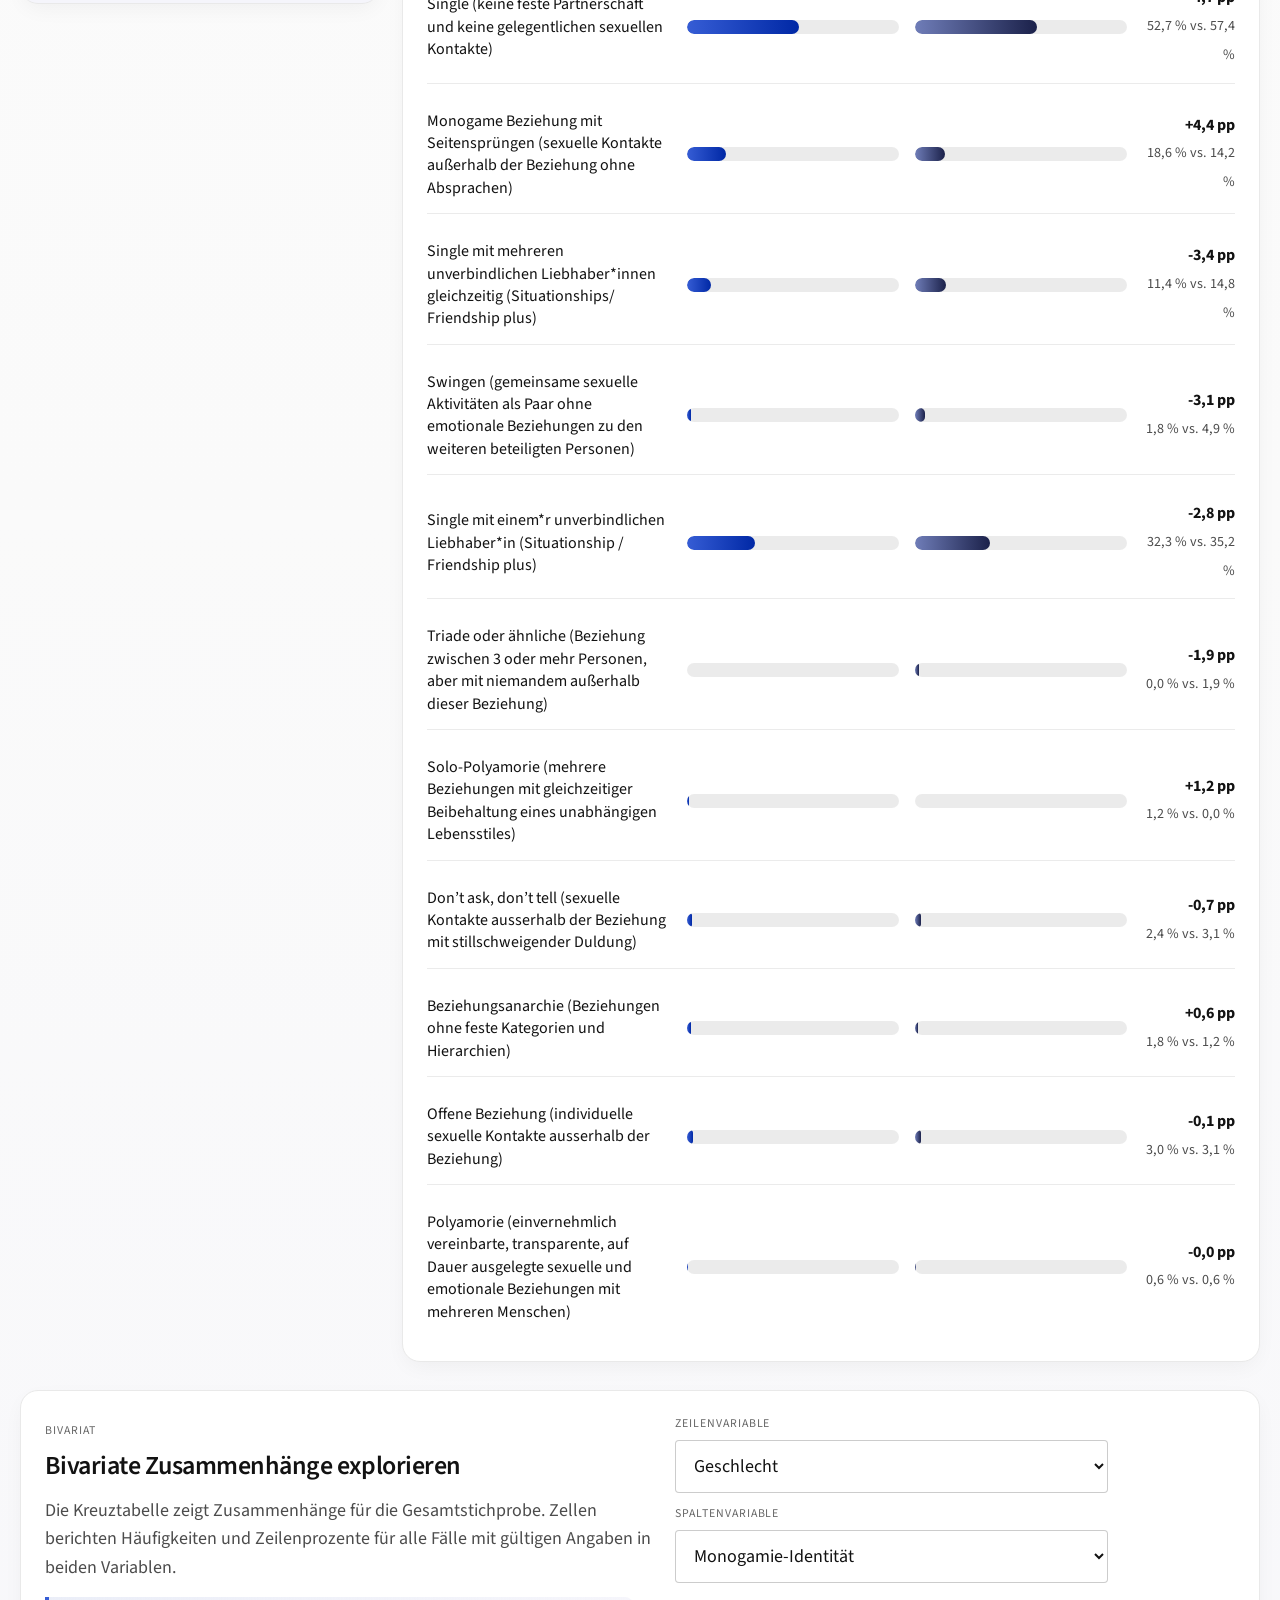
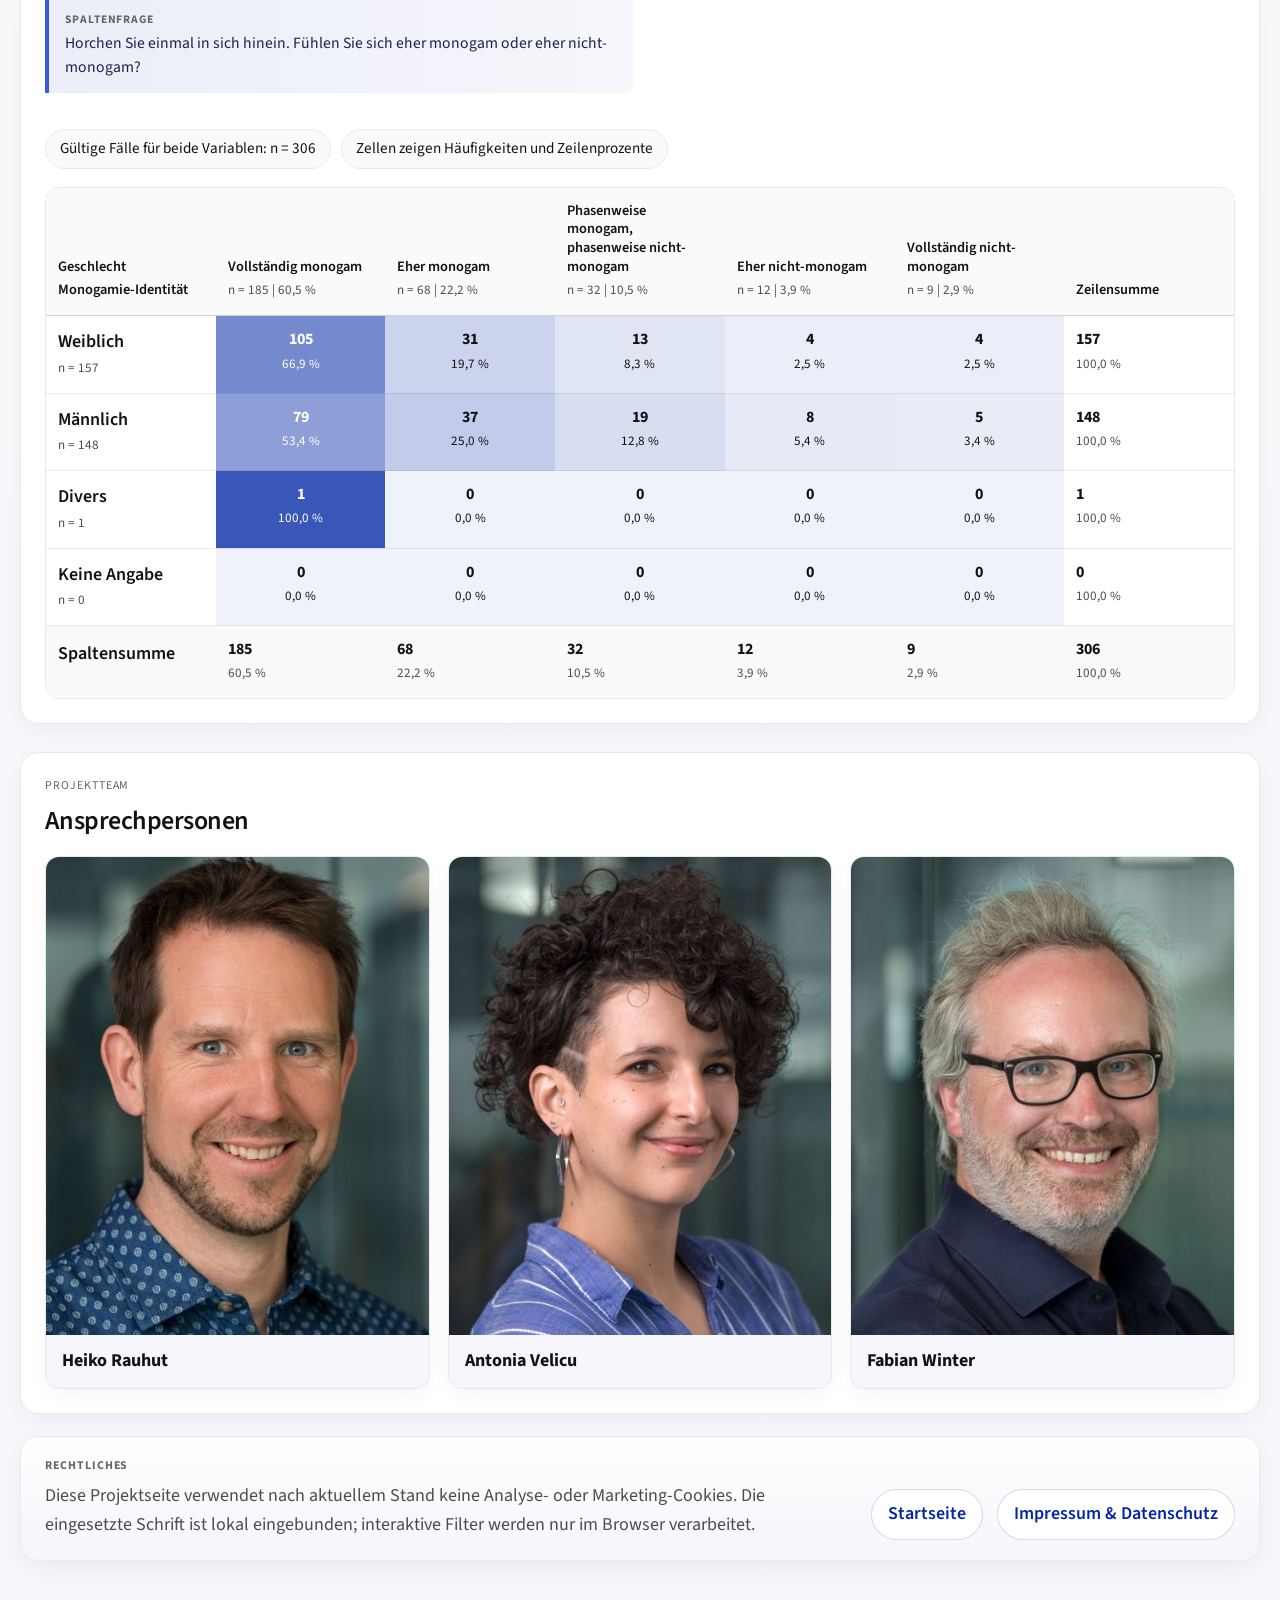
==== commit 3df17e45: "Replace proposal context with survey facts" ====
--- a/index.html
+++ b/index.html
@@ -48,39 +48,39 @@
      <section class="card proposal-intro">
         <div class="section-head compact">
           <div>
-            <p class="section-kicker">Proposal Context</p>
-            <h2>Relationship pluralization and representative measurement</h2>
+            <p class="section-kicker">Survey-Fakten</p>
+            <h2>Deskriptive Eckdaten zur Bilendi-Erhebung</h2>
           </div>
         </div>
         <div class="proposal-summary">
           <p class="proposal-lead">
-            Representative surveys still capture intimate relationships through a largely mono-normative lens. This module closes that measurement gap and links relationship diversity to inequality, resources and well-being in Switzerland.
+            Die hier gezeigte Auswertung basiert auf einer Bilendi-Onlineerhebung im Zeitraum 16.12.-22.12.25. Die Stichprobe wurde als Quotenstichprobe nach Geschlecht, Alter und Wohnortgröße (Stadt/Land) aus einem Online-Access-Panel gezogen.
           </p>
           <div class="proposal-highlights">
             <article class="proposal-highlight">
-              <span class="proposal-highlight-label">Problem</span>
-              <strong>Major surveys miss CNM, polyamory and plural relationship forms.</strong>
+              <span class="proposal-highlight-label">Feldzeit</span>
+              <strong>425 Rohfälle, davon 322 abgeschickte und vollständig abgeschlossene Interviews.</strong>
             </article>
             <article class="proposal-highlight">
-              <span class="proposal-highlight-label">Innovation</span>
-              <strong>Piloted items distinguish identity, lived configuration and relationship spectrum.</strong>
+              <span class="proposal-highlight-label">Quotenstichprobe</span>
+              <strong>Aus dem Bilendi-Access-Panel mit Quoten nach Geschlecht, Alter und Wohnortgröße rekrutiert.</strong>
             </article>
             <article class="proposal-highlight">
-              <span class="proposal-highlight-label">Payoff</span>
-              <strong>First representative Swiss analysis of relationship pluralization and social inequality.</strong>
+              <span class="proposal-highlight-label">Demografie</span>
+              <strong>Mittleres Alter 49,0 Jahre; 160 Frauen, 160 Männer und 1 diverse Person unter den vollständigen Fällen.</strong>
             </article>
           </div>
           <details class="proposal-details">
-            <summary>Show background and rationale</summary>
+            <summary>Stichproben- und Demografiedetails anzeigen</summary>
             <div class="proposal-copy">
               <p>
-                Intimate relationships are undergoing profound transformation. While mid-20th century societies converged around monogamous marriage and the nuclear family, recent decades have seen marked pluralization, including consensual non-monogamy (CNM), polyamory, and diverse cohabitation arrangements. Yet representative survey research has failed to keep pace: major instruments continue to measure relationships through a mono-normative lens, recording only legal marital status or single partnerships. As a result, we lack basic population-level estimates of how common non-monogamous arrangements are, who practices them, and under what conditions.
+                Die deskriptiven Angaben in diesem Abschnitt beziehen sich auf die 322 vollständig abgeschlossenen Interviews. Das beobachtete Durchschnittsalter liegt bei 49,0 Jahren, der Median ebenfalls bei 49 Jahren; die Altersspanne reicht von 19 bis 78 Jahren.
               </p>
               <p>
-                This proposal addresses two interrelated gaps. First, it introduces survey items extensively piloted across three waves with a combined sample of N = 920, with results publicly available at <a href="https://drfawint.github.io/love_and_sexuality/" target="_blank" rel="noreferrer">https://drfawint.github.io/love_and_sexuality/</a>, capable of capturing relationship diversity in a representative Swiss sample. The items distinguish between subjective relationship orientation and lived relationship configuration, covering a broad spectrum from monogamy to relationship anarchy. Second, it embeds these measures within a resource-theoretical framework. Existing CNM research treats non-monogamy primarily as an ideological commitment or identity choice, largely ignoring how economic, temporal, and cultural resources may structure both access to and feasibility of non-monogamous arrangements.
+                Die Geschlechterverteilung ist in den vollständigen Fällen nahezu exakt ausbalanciert: 160 Frauen (49,8 %), 160 Männer (49,8 %) und 1 diverse Person (0,3 %). Über die Altersgruppen verteilen sich 37 Fälle auf 18 bis 29 Jahre (11,5 %), 92 Fälle auf 30 bis 44 Jahre (28,7 %), 99 Fälle auf 45 bis 59 Jahre (30,8 %) und 93 Fälle auf 60 Jahre oder älter (29,0 %).
               </p>
               <p>
-                Building on the MOSAiCH 2027 / ISSP Social Networks and Social Resources module, which already captures income, education, religiosity, social support, and well-being, our proposed add-on module supplies the missing element: a direct, empirically grounded measure of relationship diversity. This enables a representative analysis of how relationship pluralization in Switzerland intersects with social inequality, normative change and individual well-being.
+                Auch die Bildungsstruktur ist breit gestreut. Am häufigsten vertreten sind universitärer Abschluss (97 Fälle; 29,0 %), berufliche Ausbildung (86; 25,7 %) sowie allgemeine oder berufliche Hochschulreife beziehungsweise Matura (45; 13,4 %). Die Wohnortgröße deckt alle sieben im Datensatz erhobenen Ortsgrößenkategorien ab; die größten Anteile entfallen auf die mittleren Kategorien 4 (81 Fälle; 25,2 %) und 3 (59; 18,3 %) sowie auf Kategorie 6 (54; 16,8 %).
               </p>
             </div>
           </details>
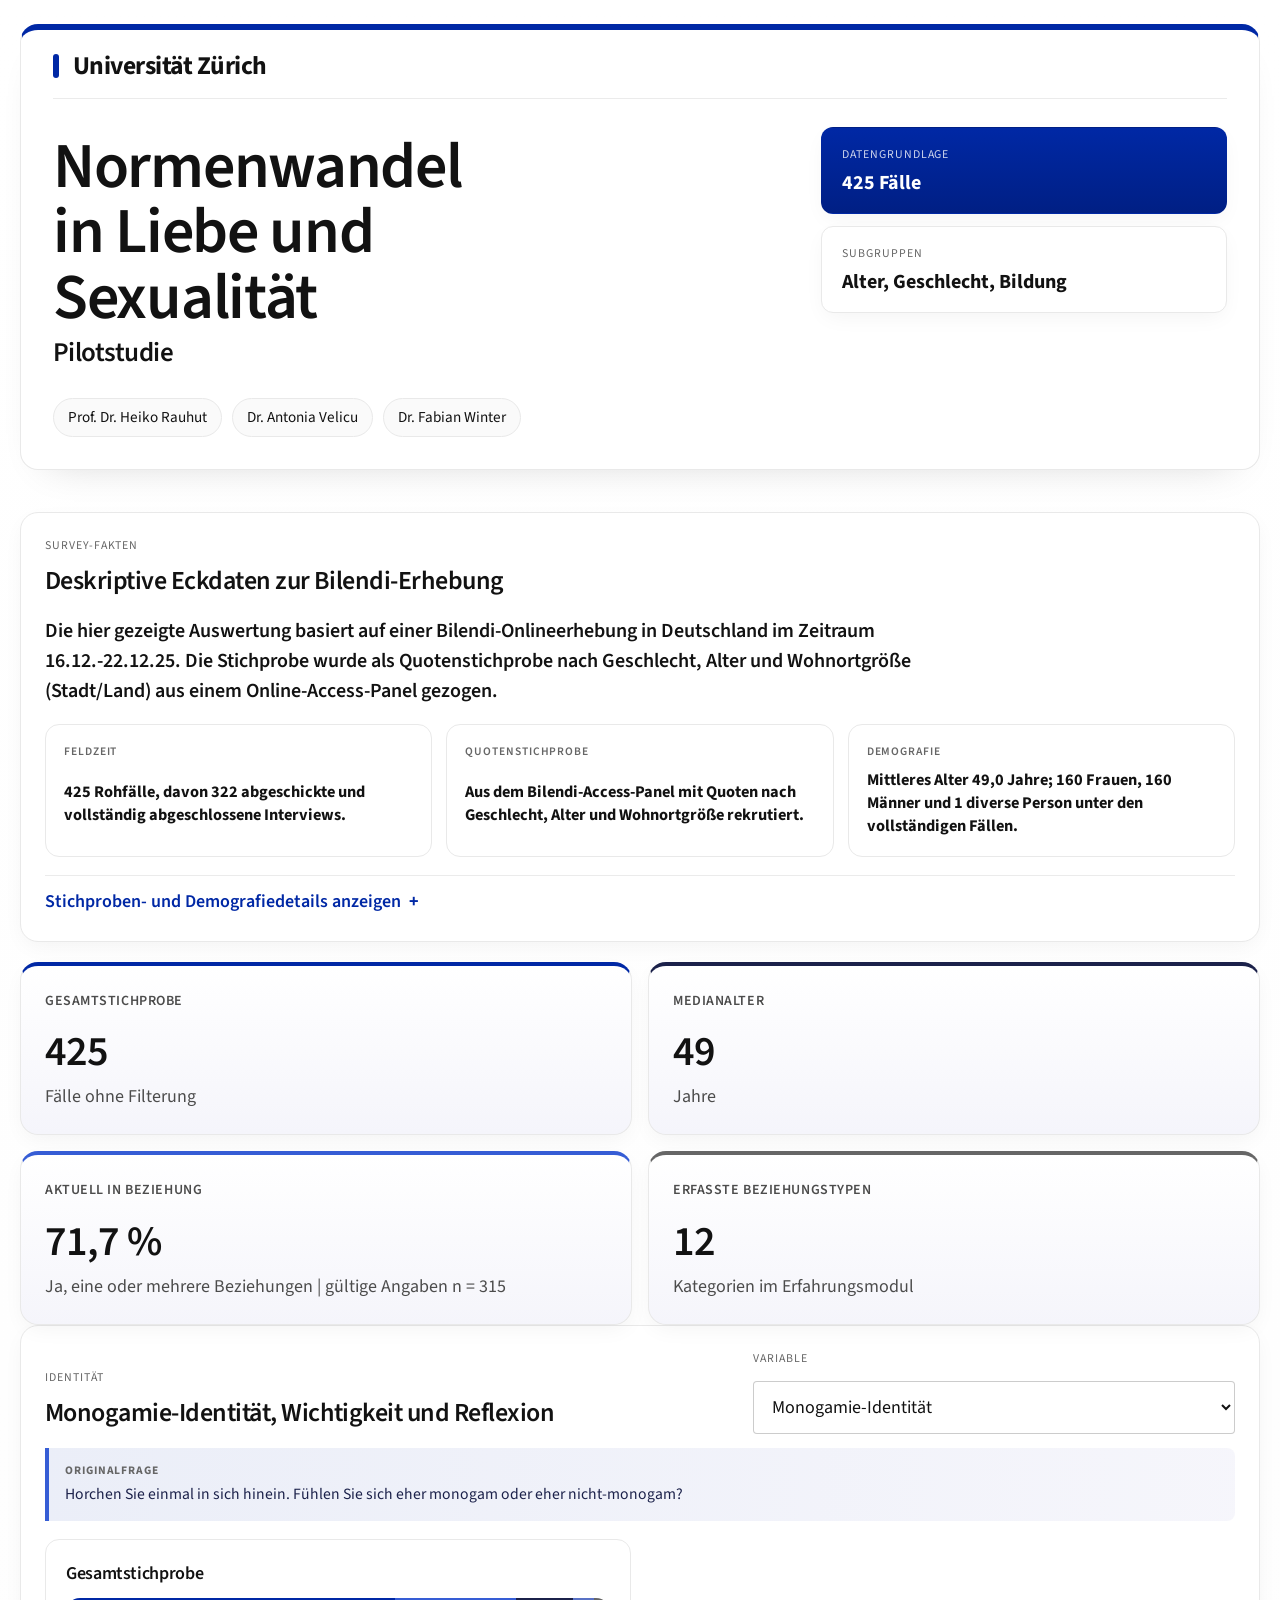
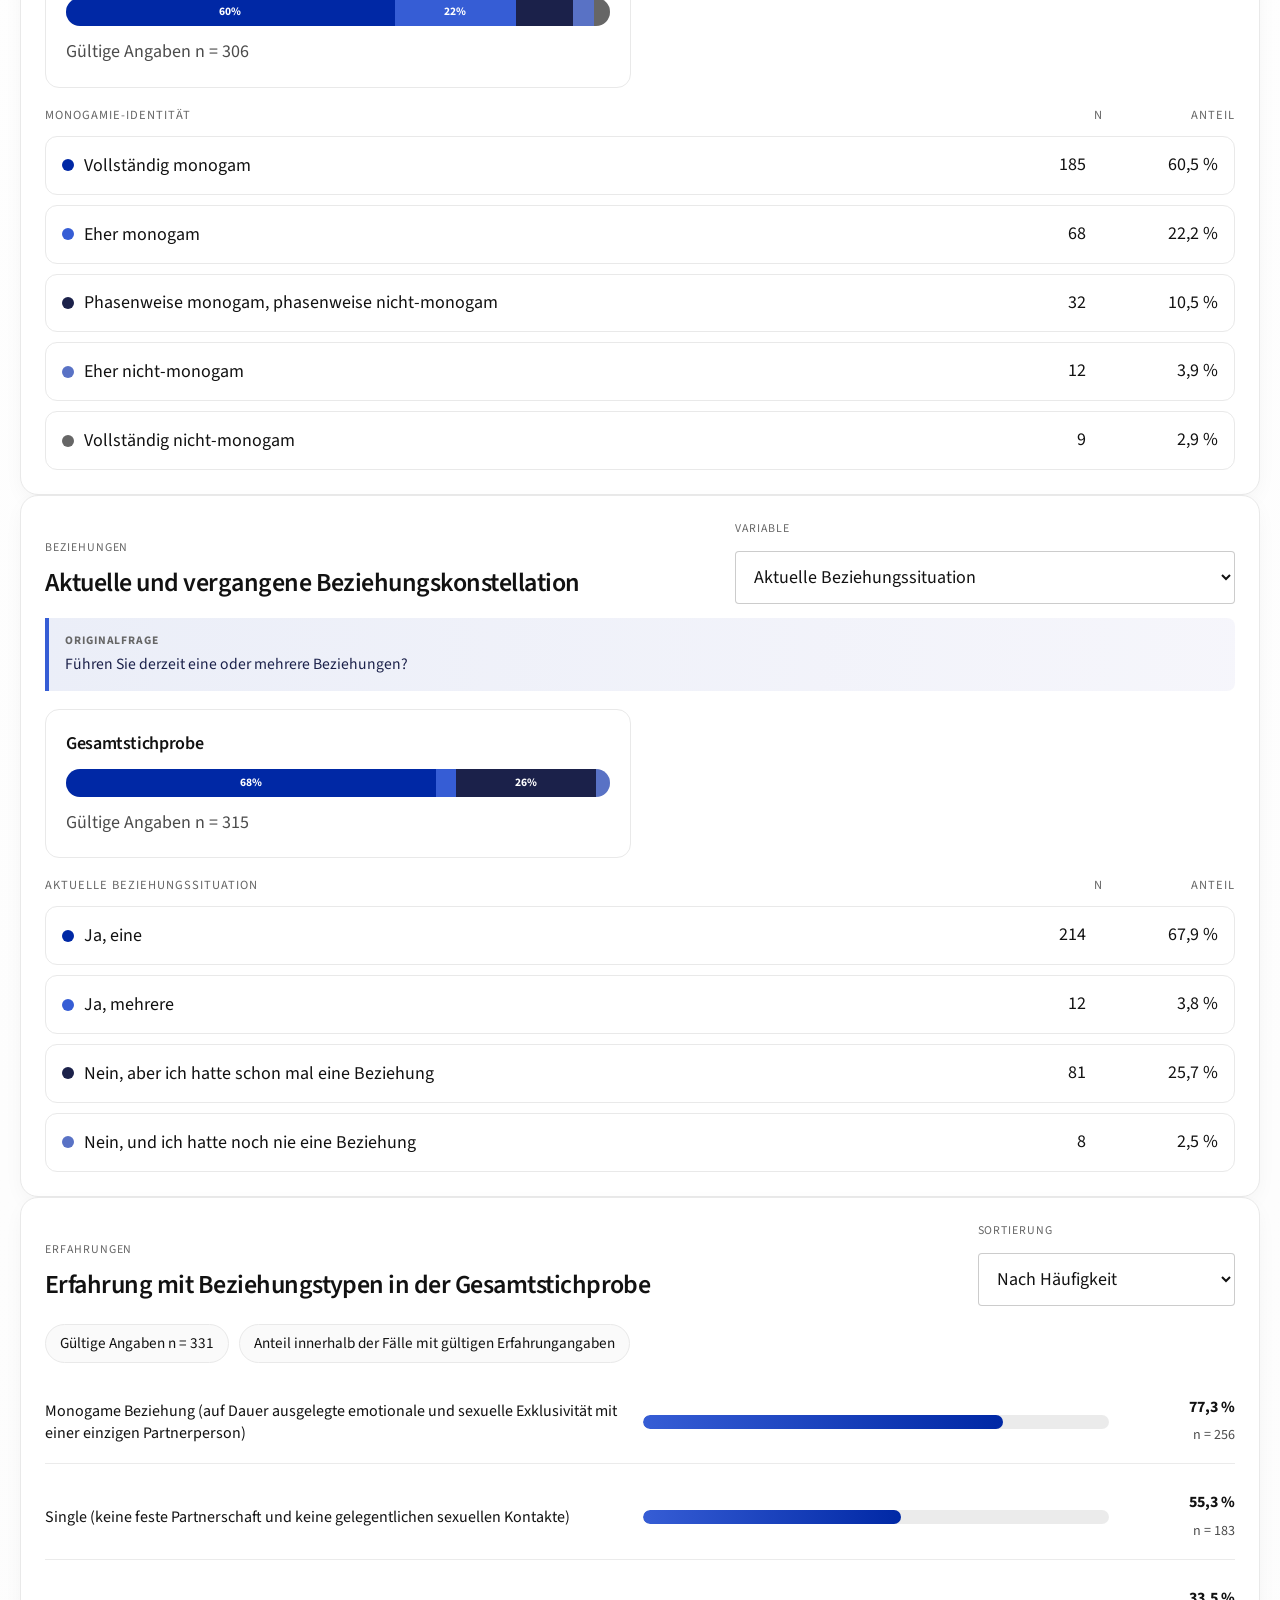
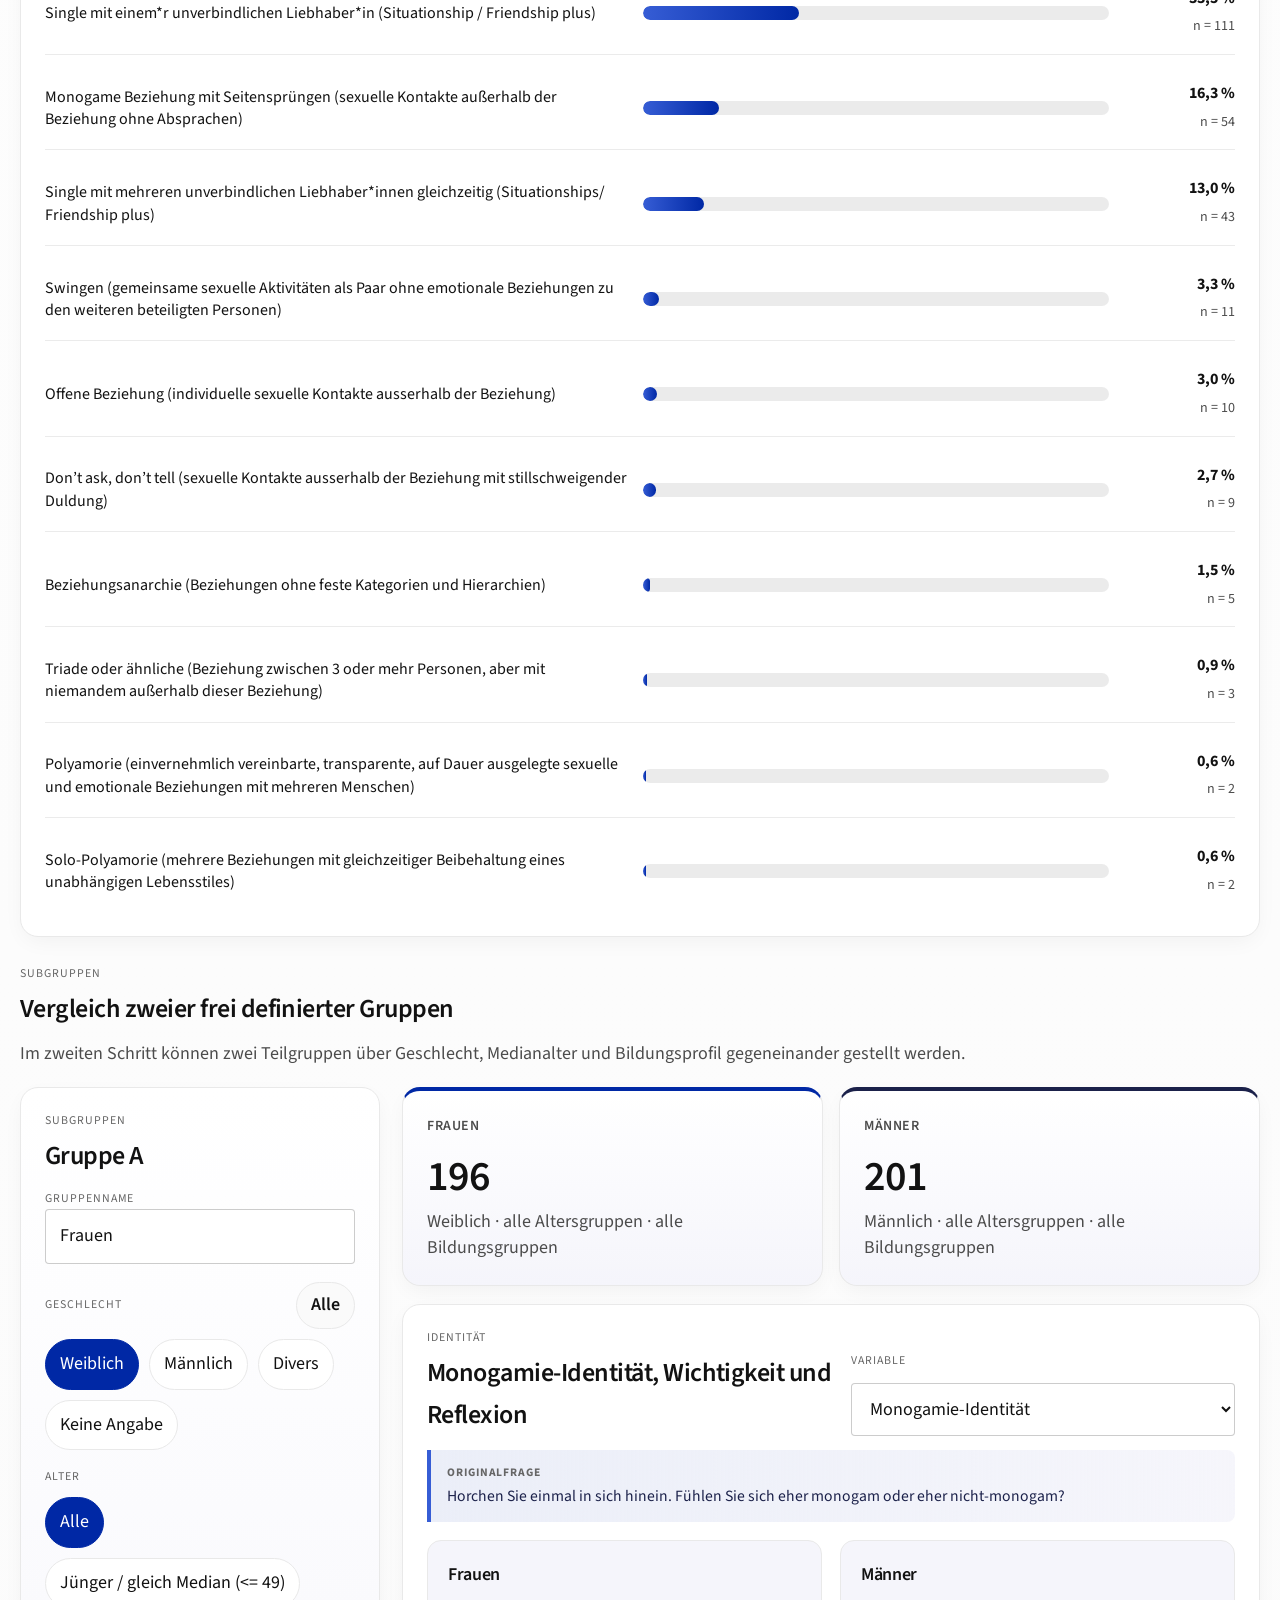
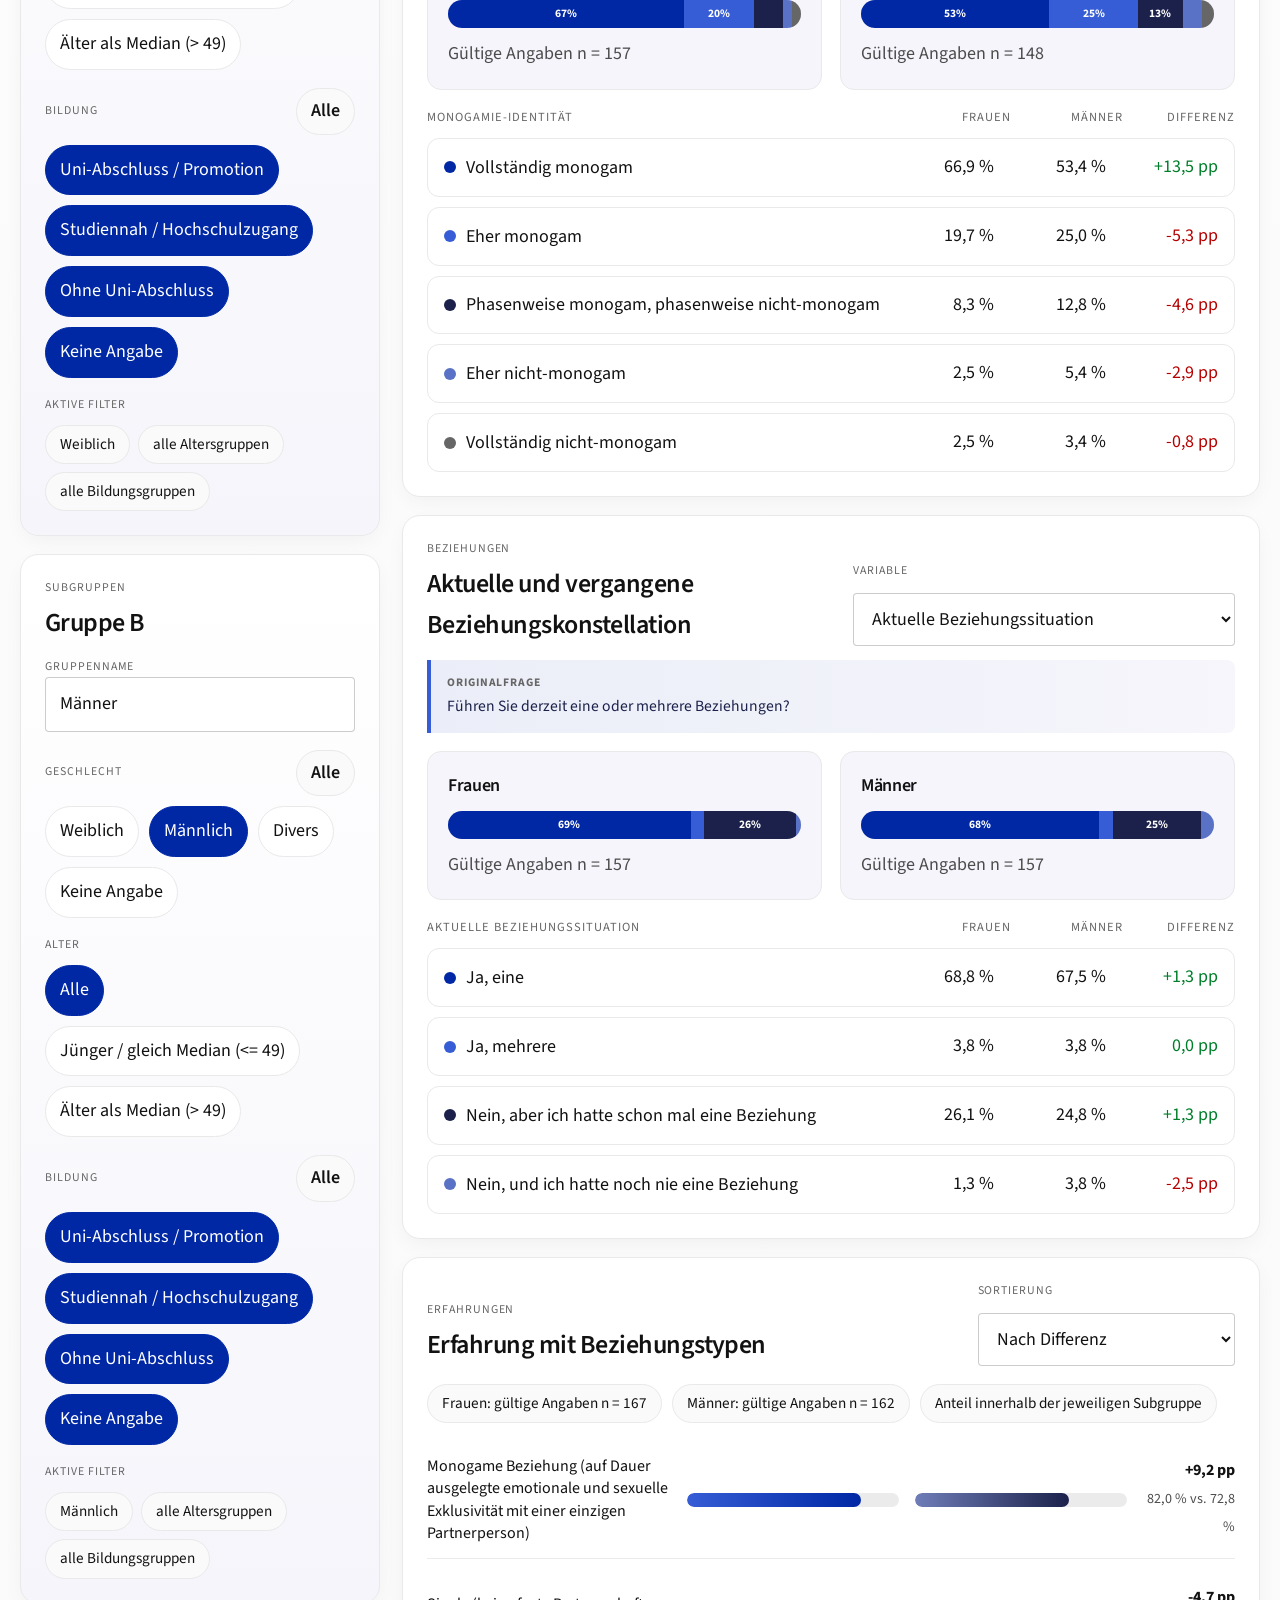
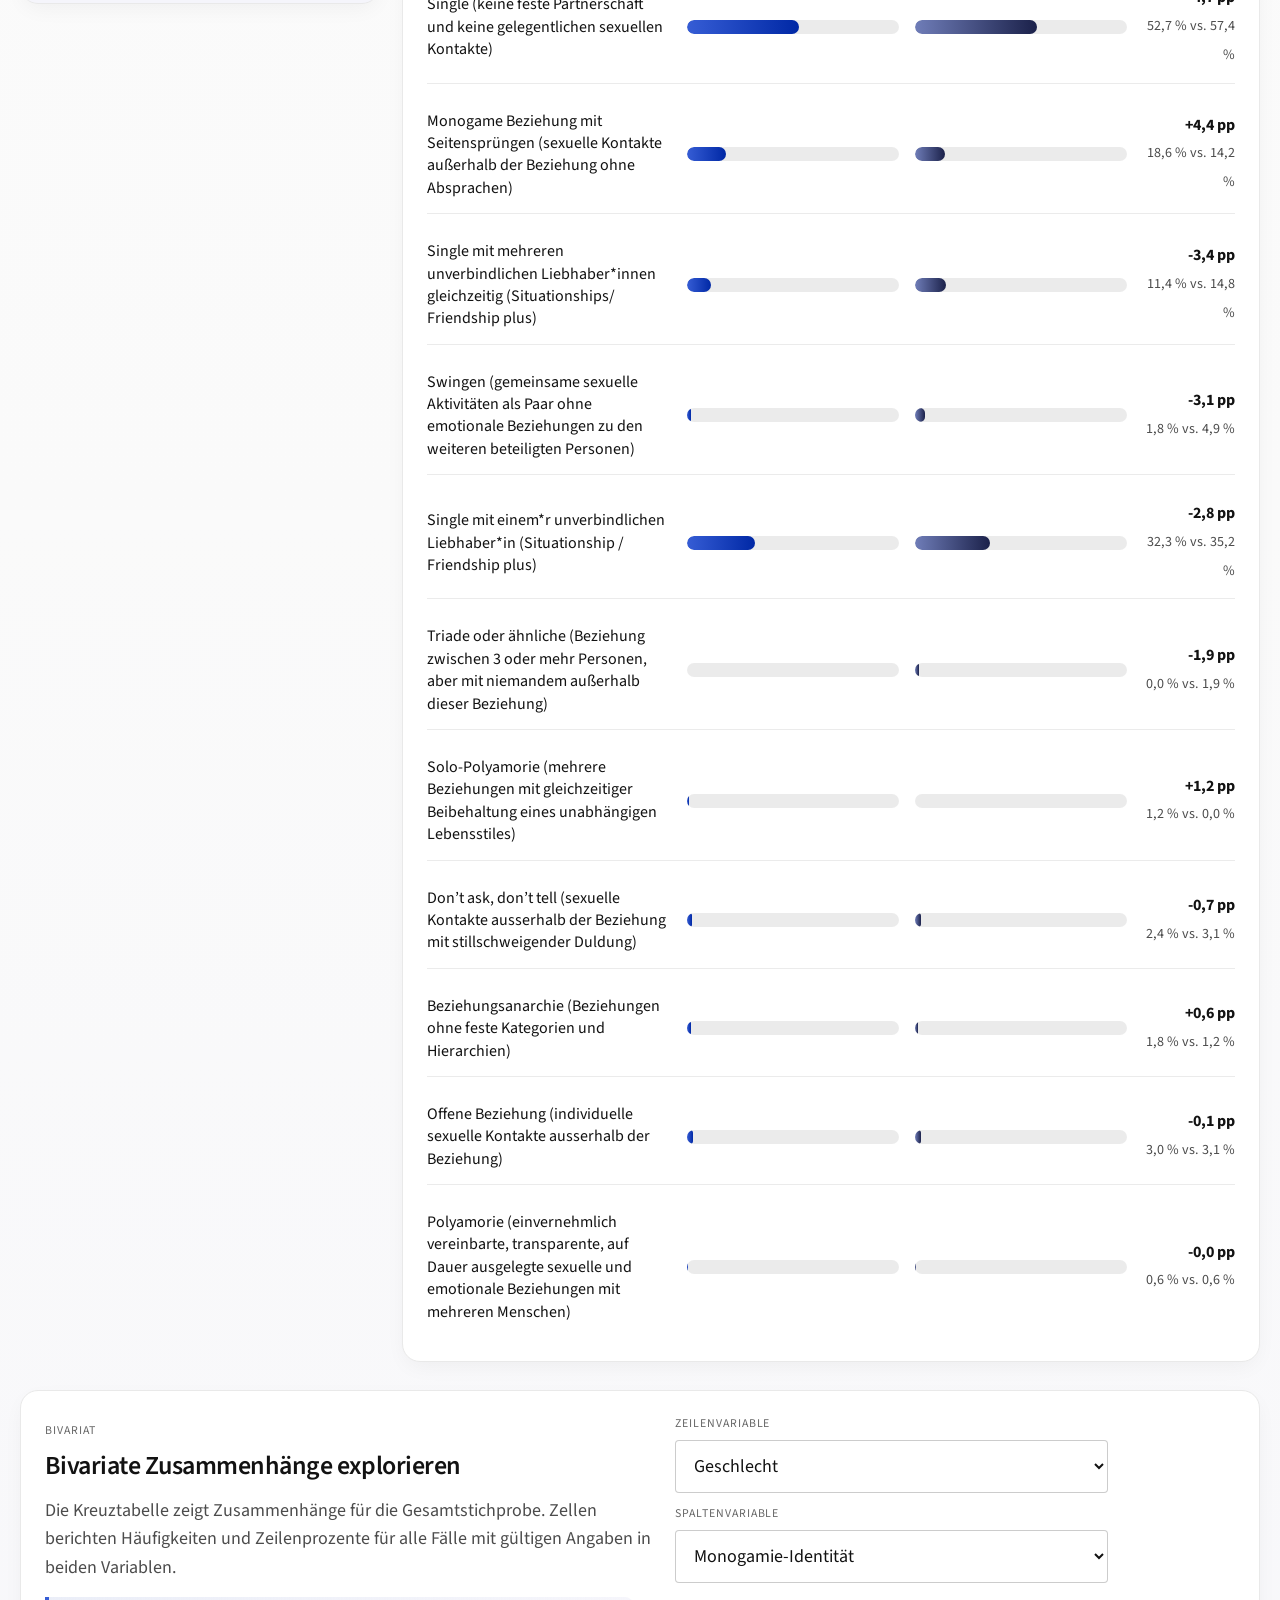
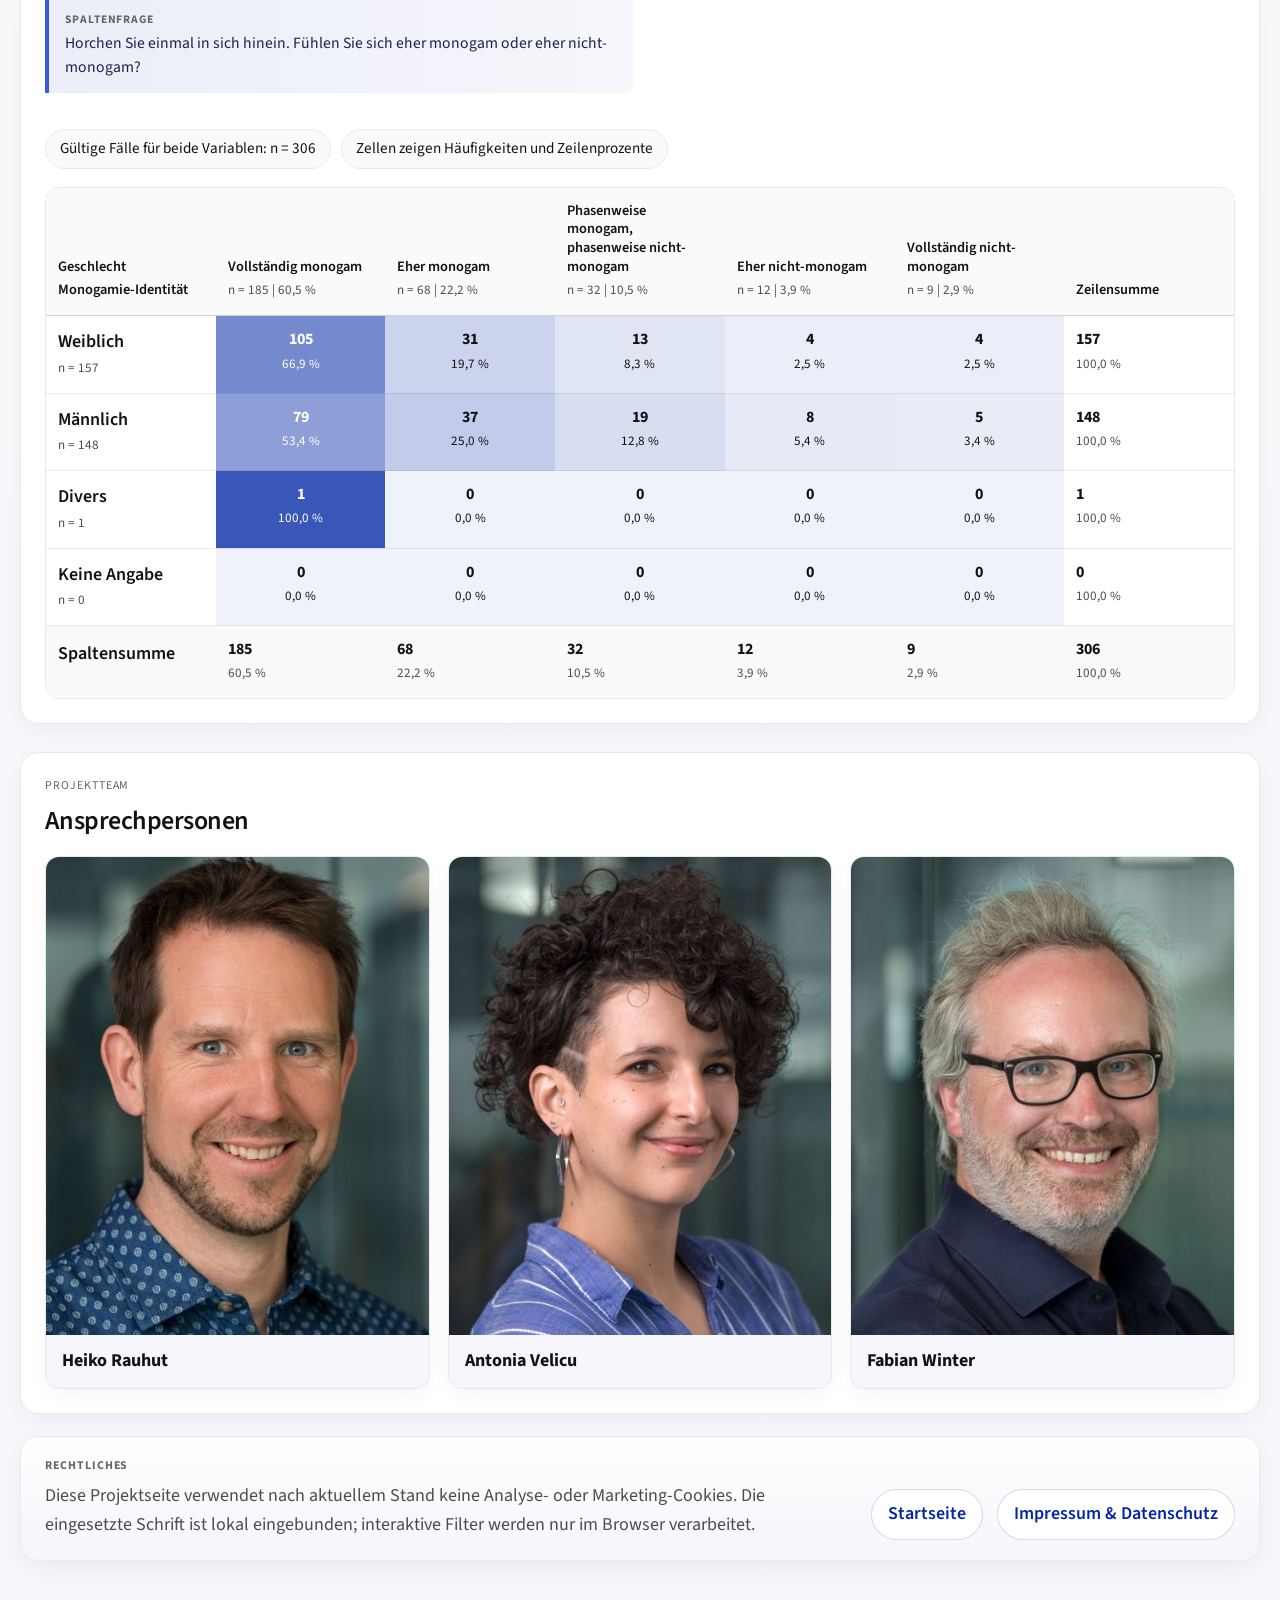
==== commit 9c5f1578: "Clarify Germany fieldwork in survey facts" ====
--- a/index.html
+++ b/index.html
@@ -54,7 +54,7 @@
         </div>
         <div class="proposal-summary">
           <p class="proposal-lead">
-            Die hier gezeigte Auswertung basiert auf einer Bilendi-Onlineerhebung im Zeitraum 16.12.-22.12.25. Die Stichprobe wurde als Quotenstichprobe nach Geschlecht, Alter und Wohnortgröße (Stadt/Land) aus einem Online-Access-Panel gezogen.
+            Die hier gezeigte Auswertung basiert auf einer Bilendi-Onlineerhebung in Deutschland im Zeitraum 16.12.-22.12.25. Die Stichprobe wurde als Quotenstichprobe nach Geschlecht, Alter und Wohnortgröße (Stadt/Land) aus einem Online-Access-Panel gezogen.
           </p>
           <div class="proposal-highlights">
             <article class="proposal-highlight">
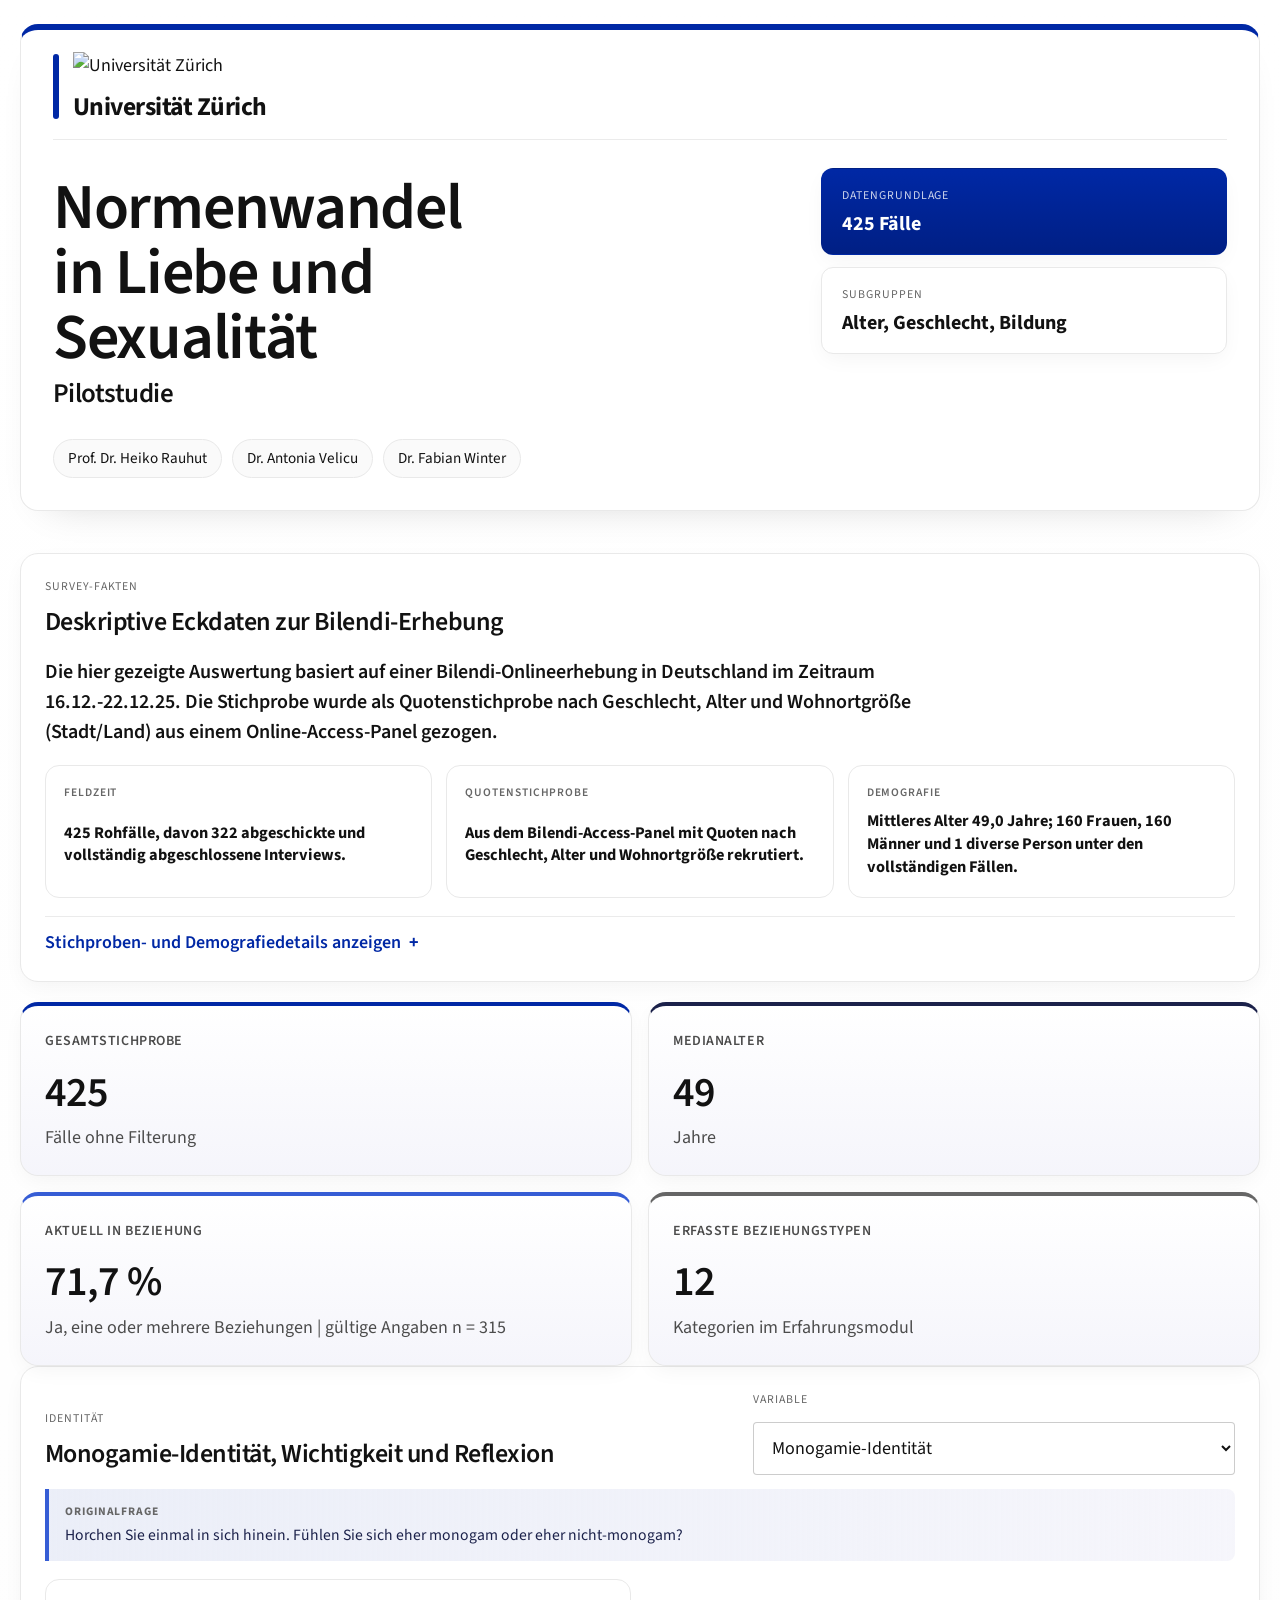
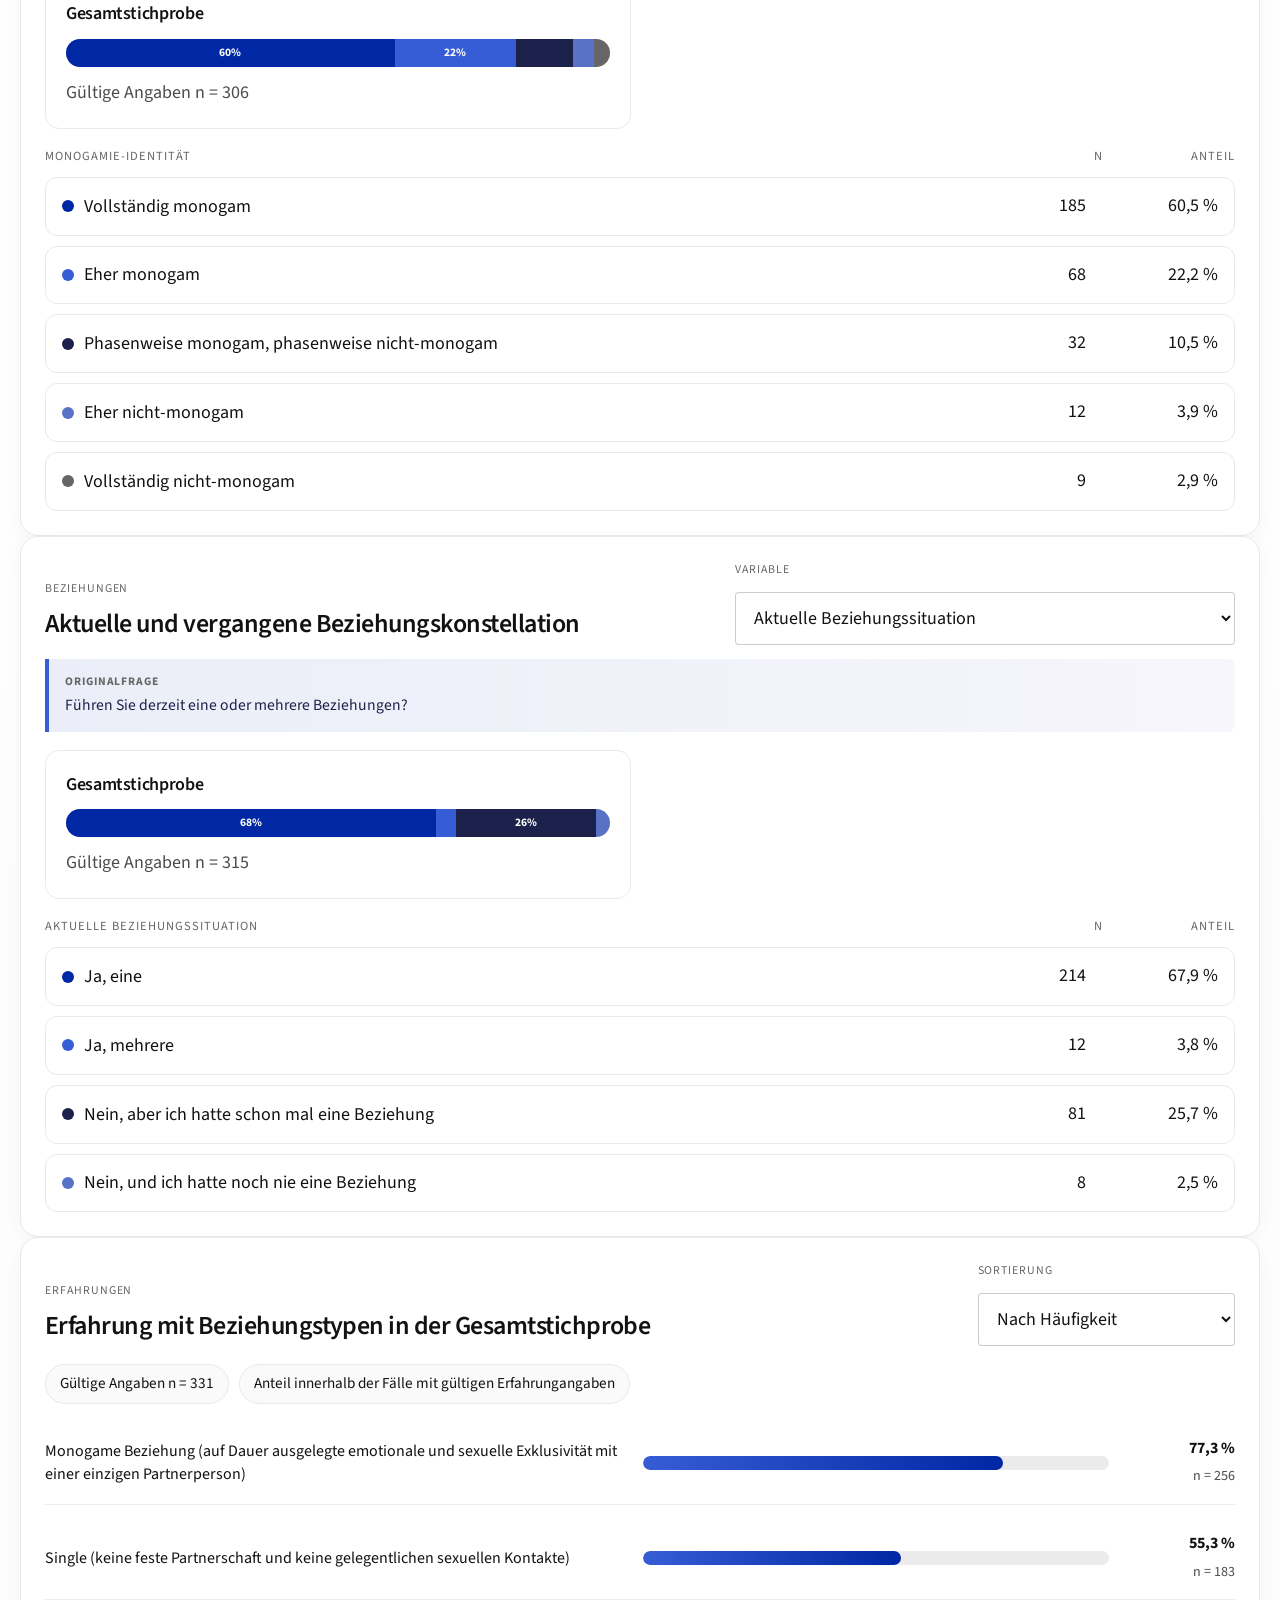
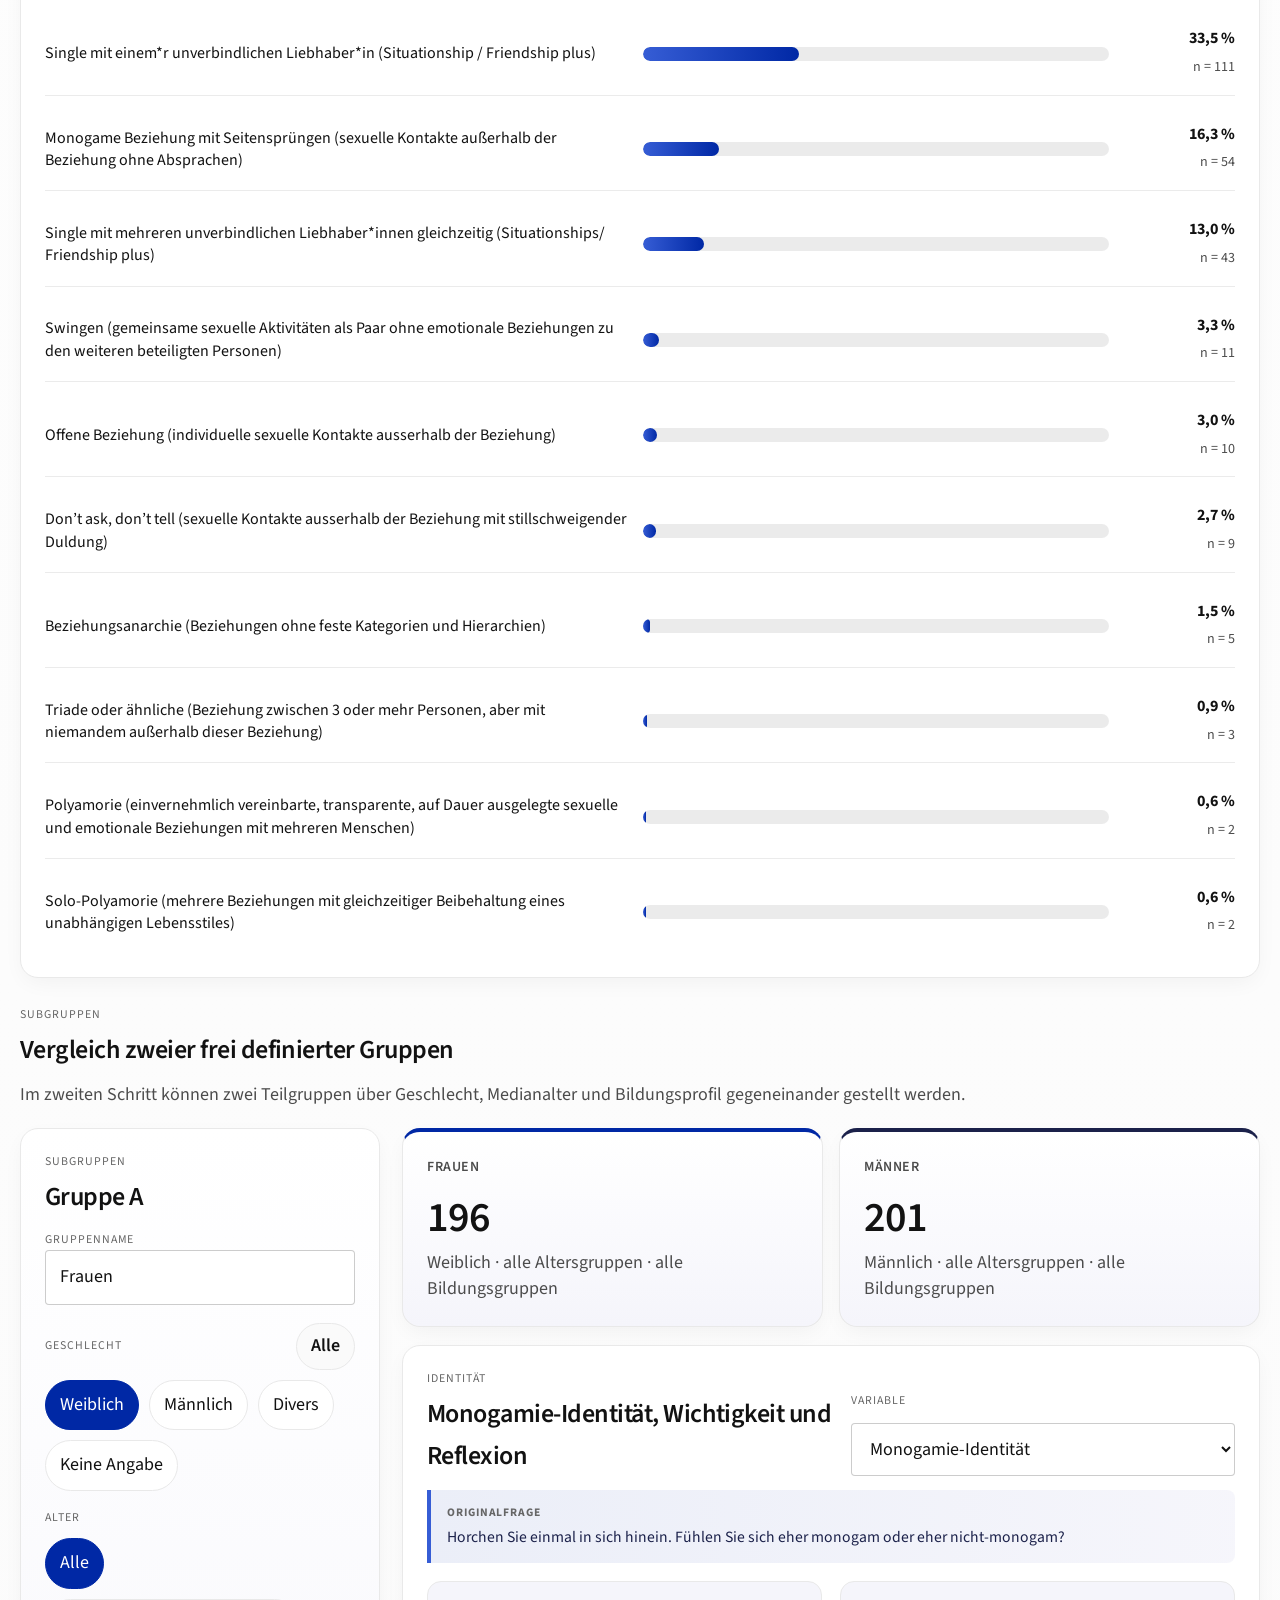
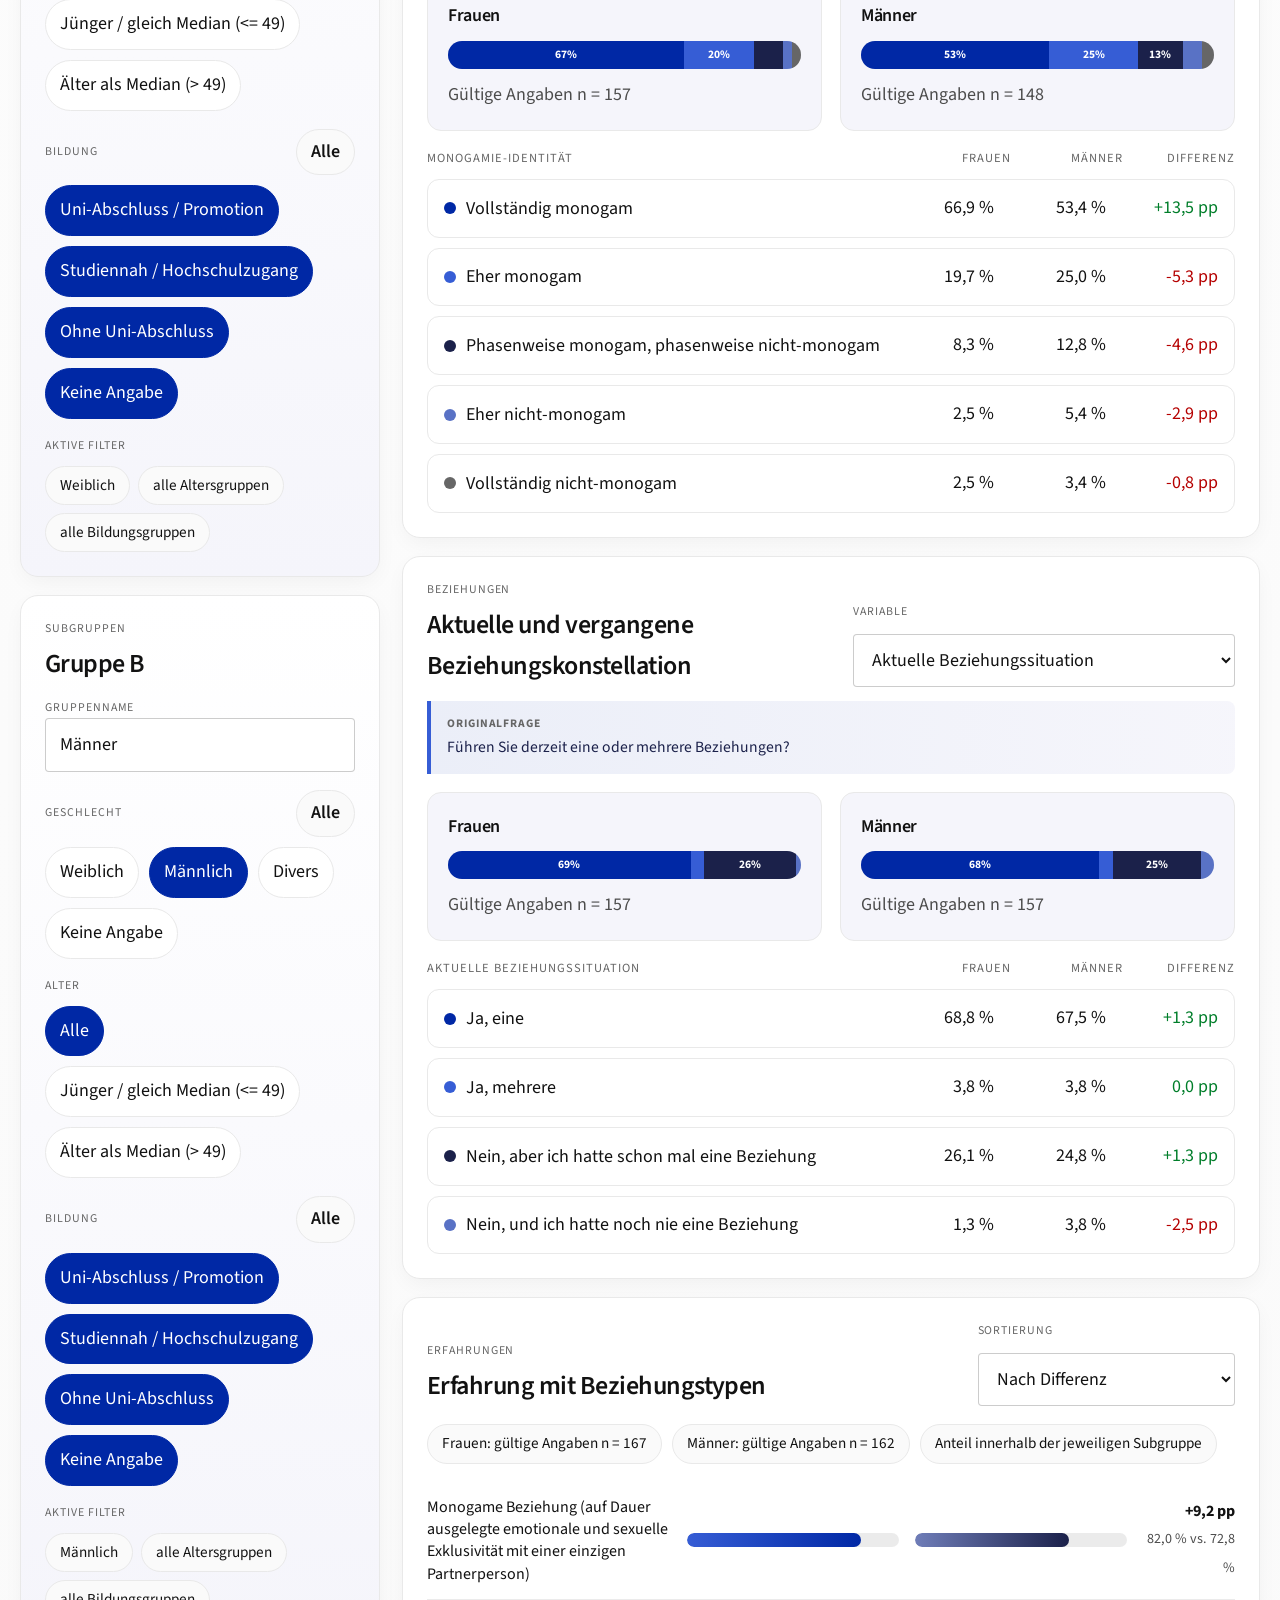
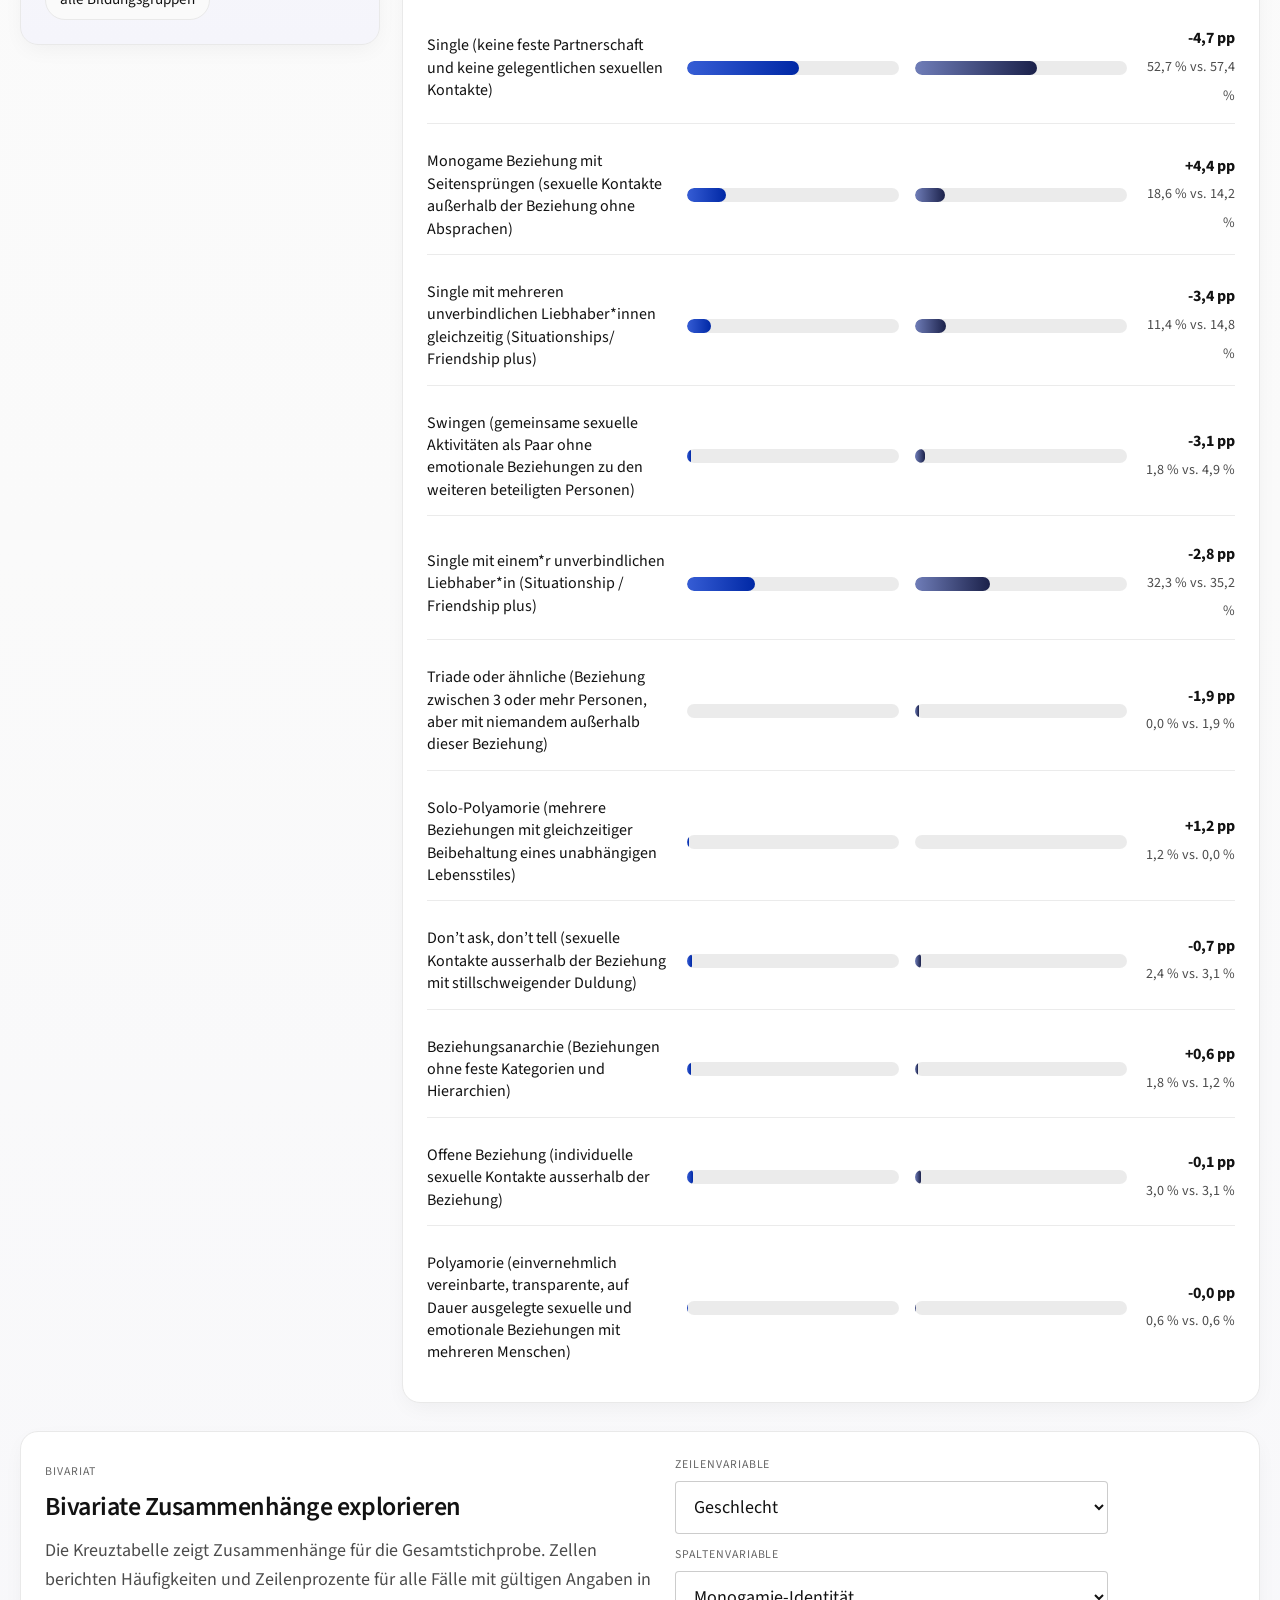
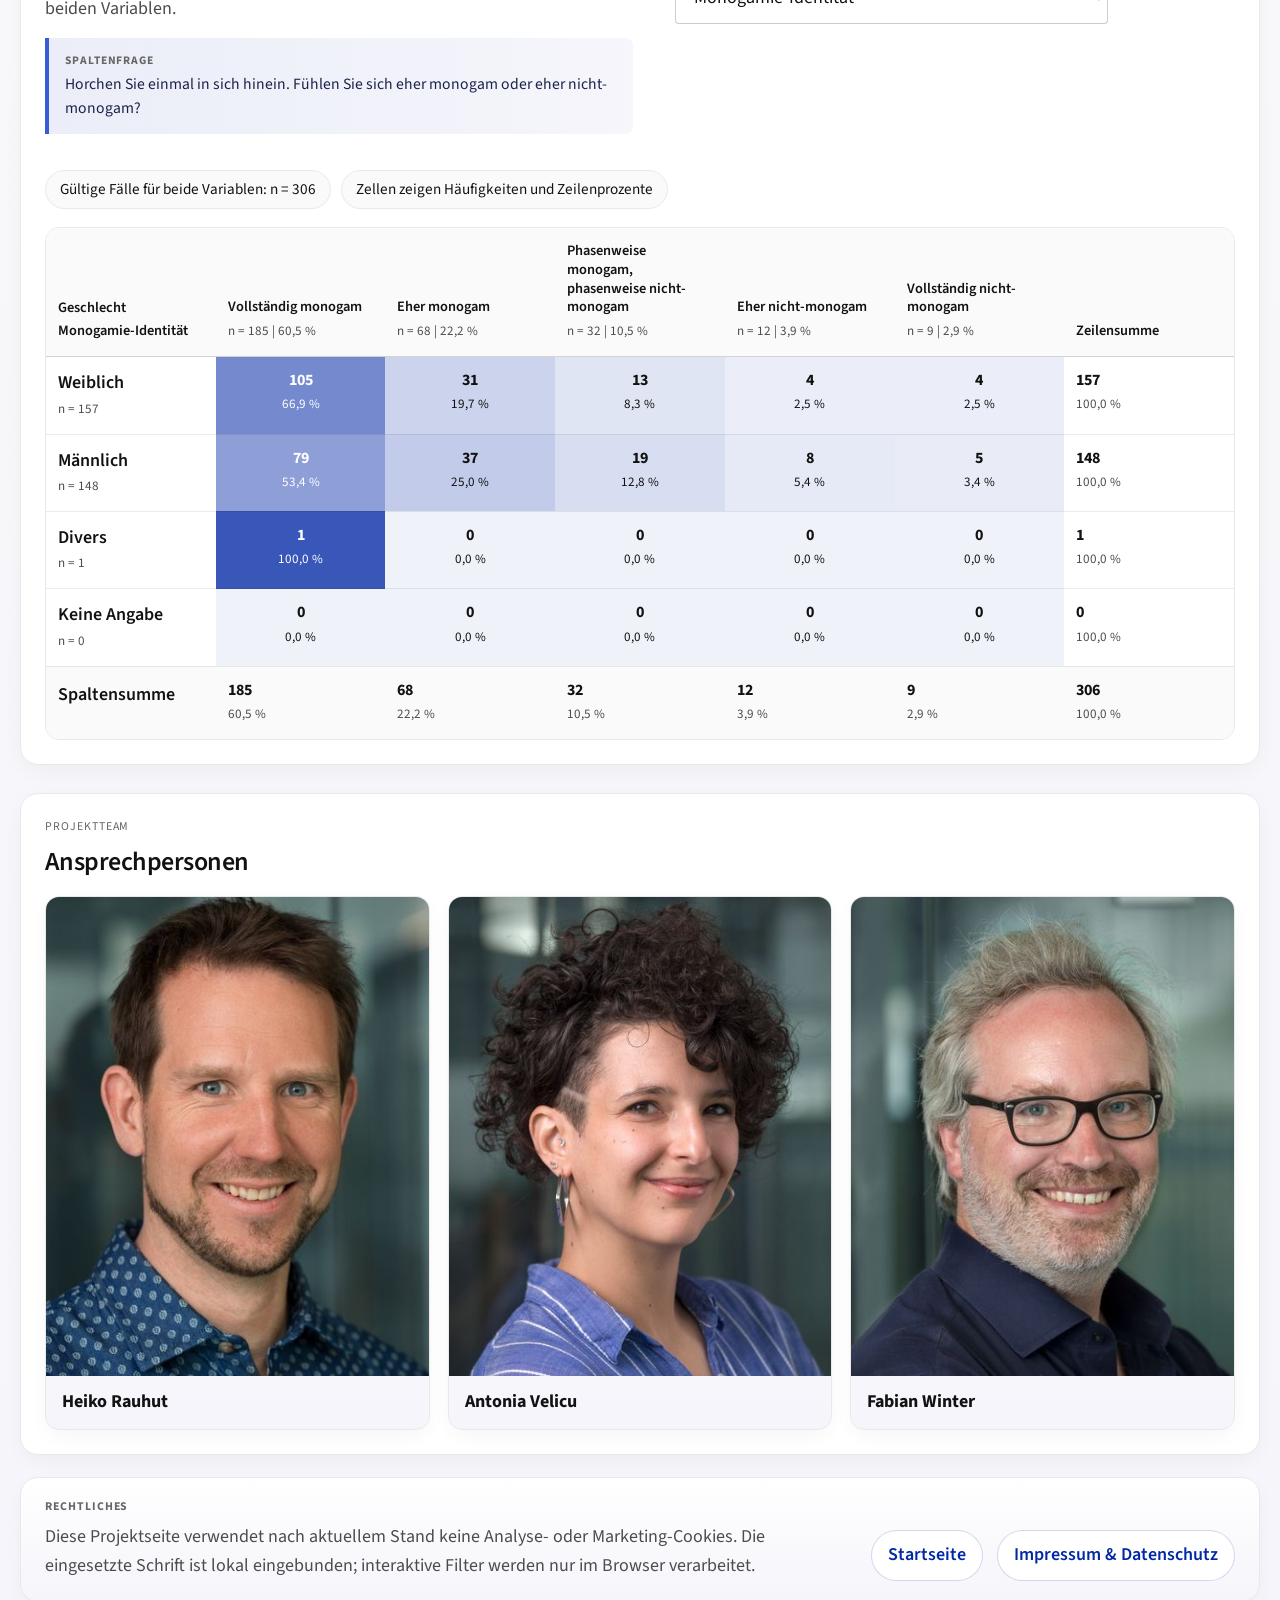
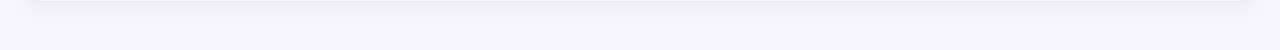
==== commit 5de7ee2e: "Add UZH logo to page header" ====
--- a/index.html
+++ b/index.html
@@ -14,6 +14,7 @@
       <header class="hero">
         <div class="hero-brand">
           <a class="brand-lockup" href="https://www.uzh.ch/de.html" target="_blank" rel="noreferrer">
+            <img class="brand-lockup-logo" src="https://www.cd.uzh.ch/dam/jcr:c2f7701e-f4b6-4d91-ab93-85853a133f29/uzh-logo-black.png" alt="Universität Zürich">
             <span class="brand-lockup-title">Universität Zürich</span>
           </a>
         </div>
--- a/styles.css
+++ b/styles.css
@@ -233,6 +233,13 @@
   opacity: 0.85;
 }
 
+.brand-lockup-logo {
+  display: block;
+  width: min(280px, 56vw);
+  height: auto;
+  margin-bottom: 10px;
+}
+
 .brand-lockup-title {
   font-size: 1.75rem;
   font-size: clamp(1.5rem, 2vw, 1.75rem);
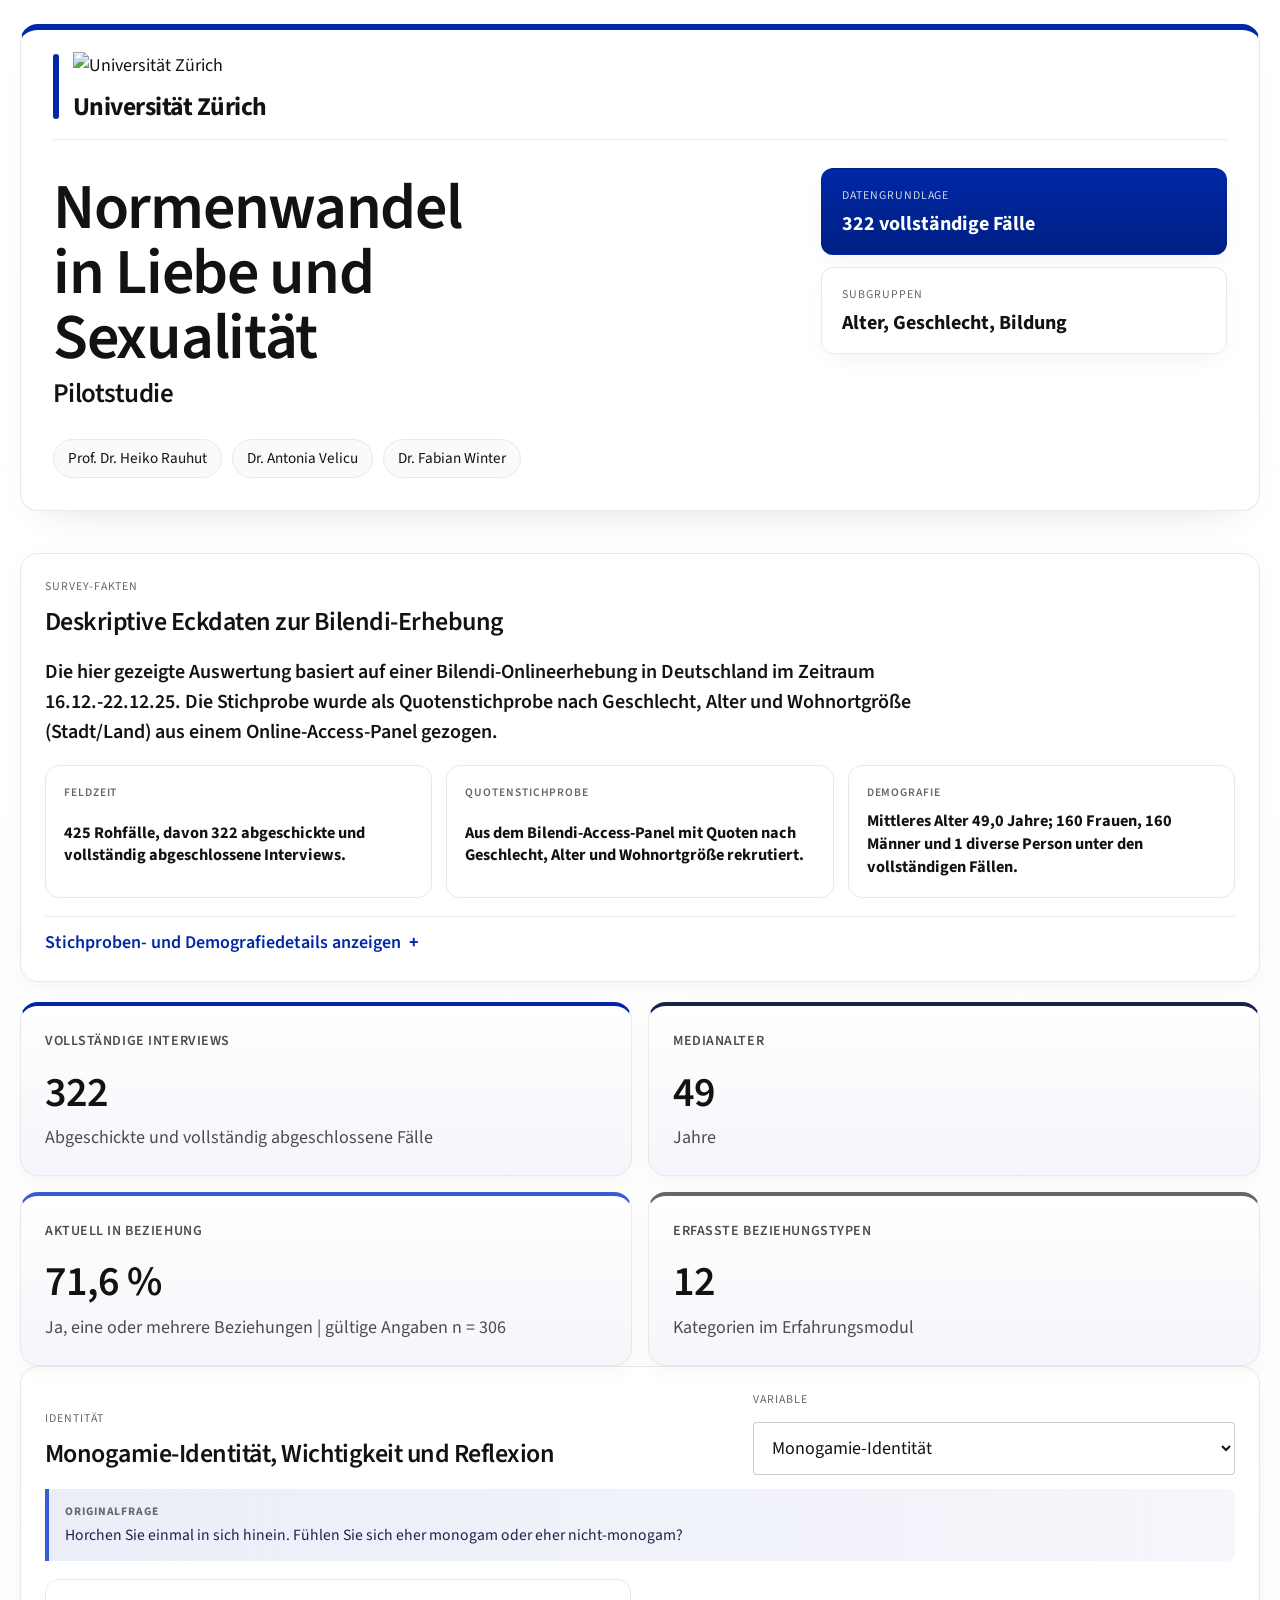
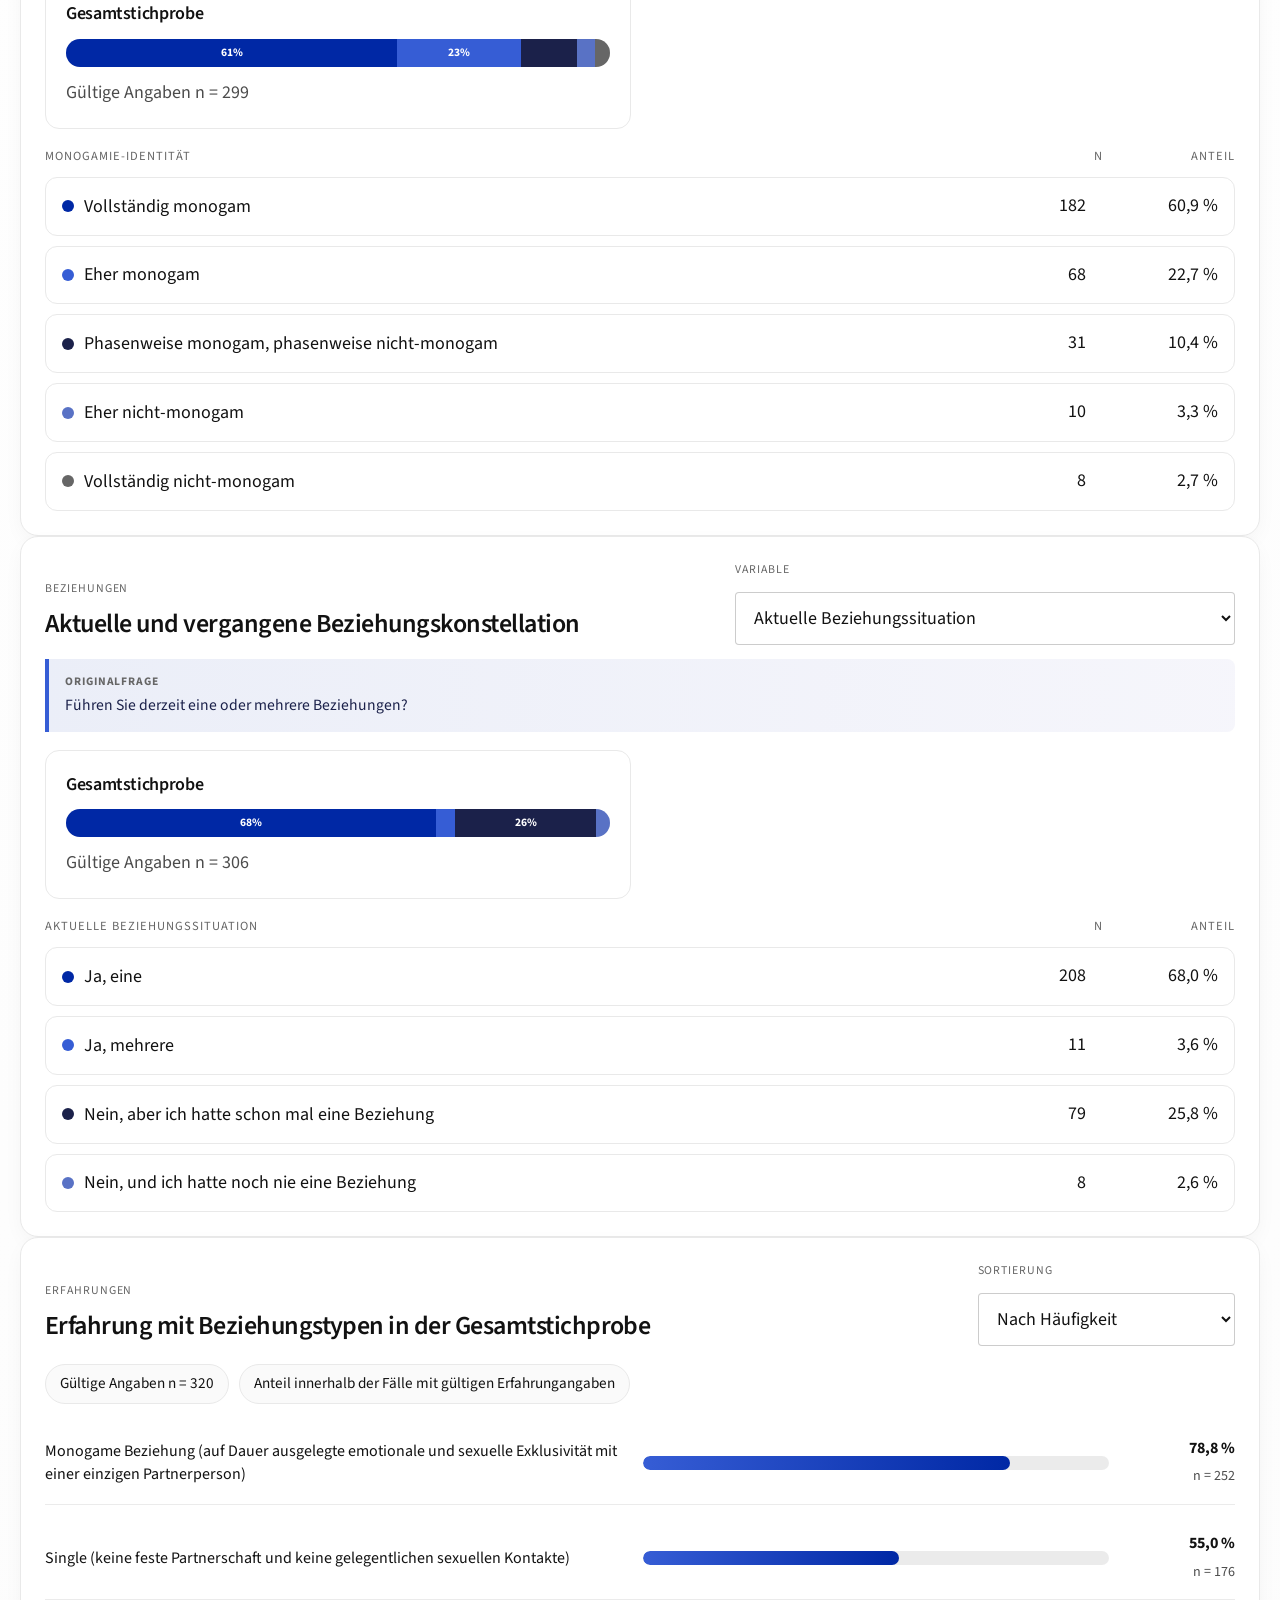
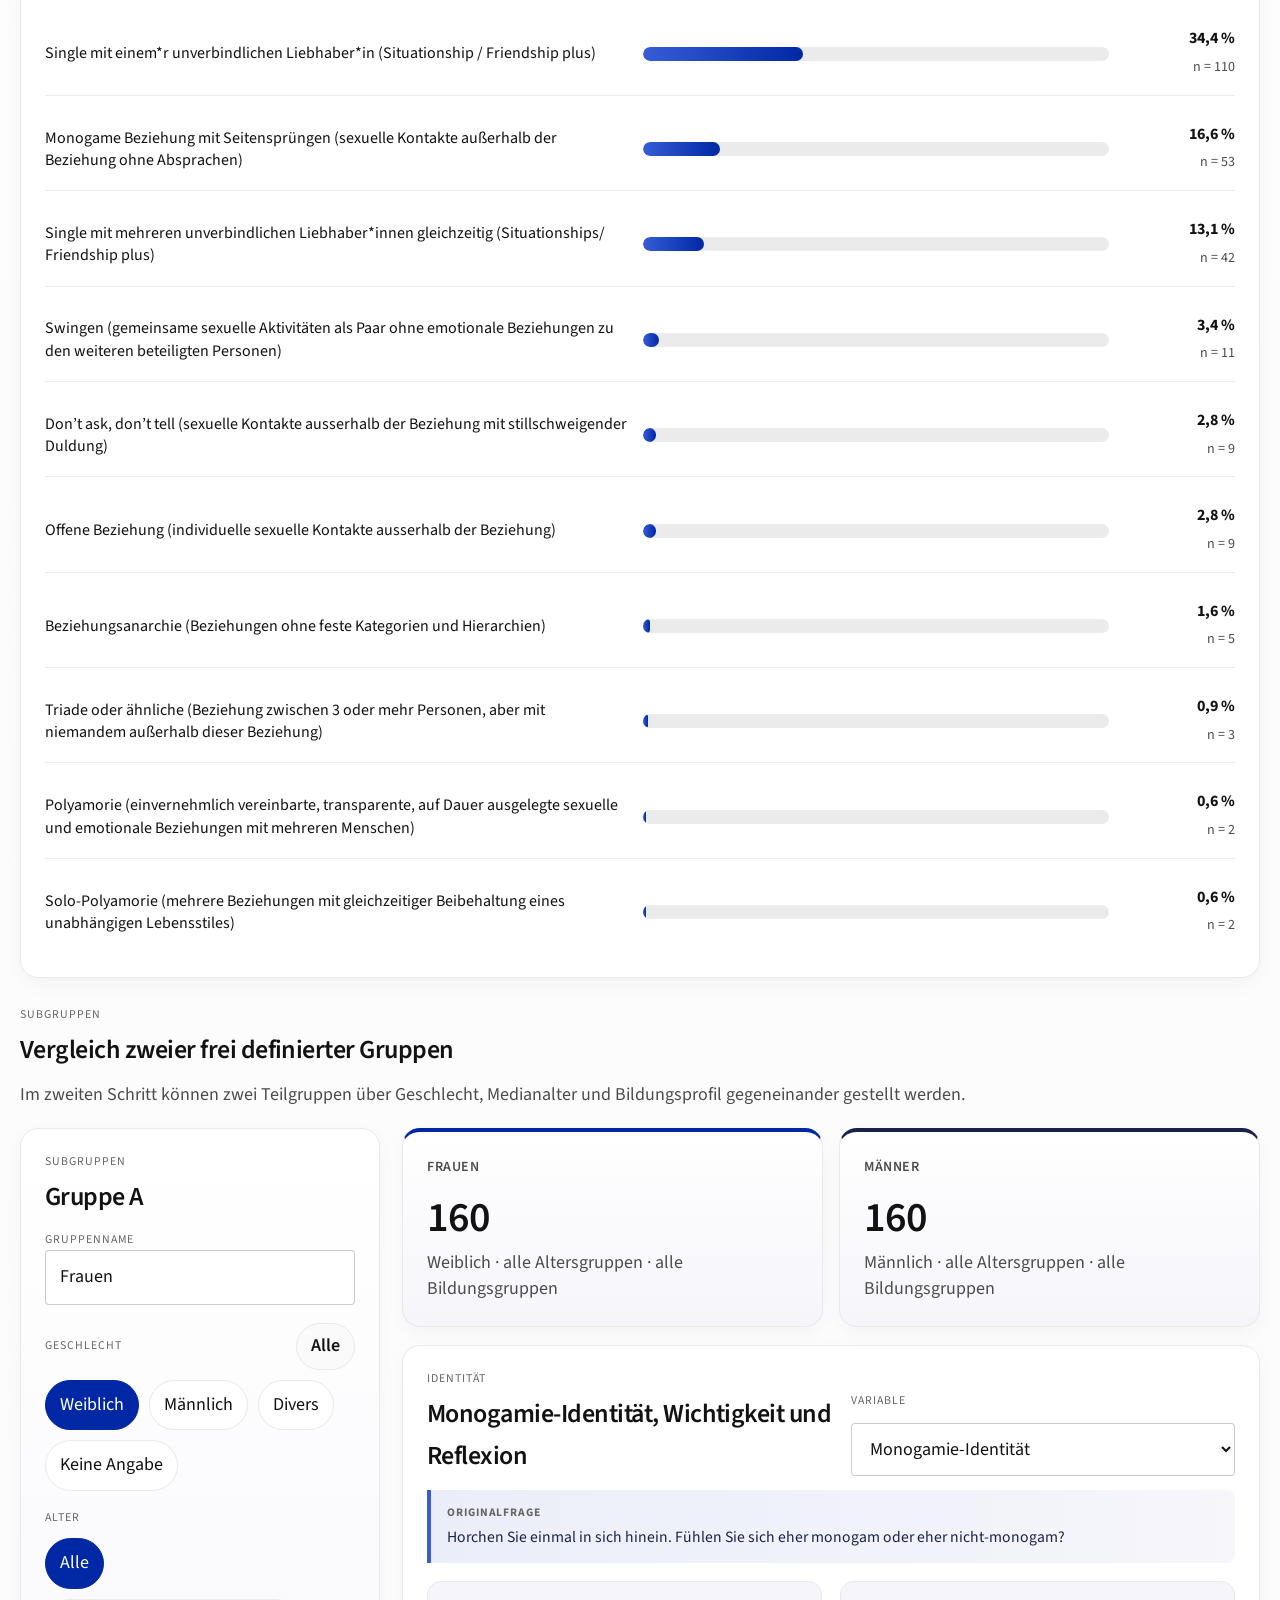
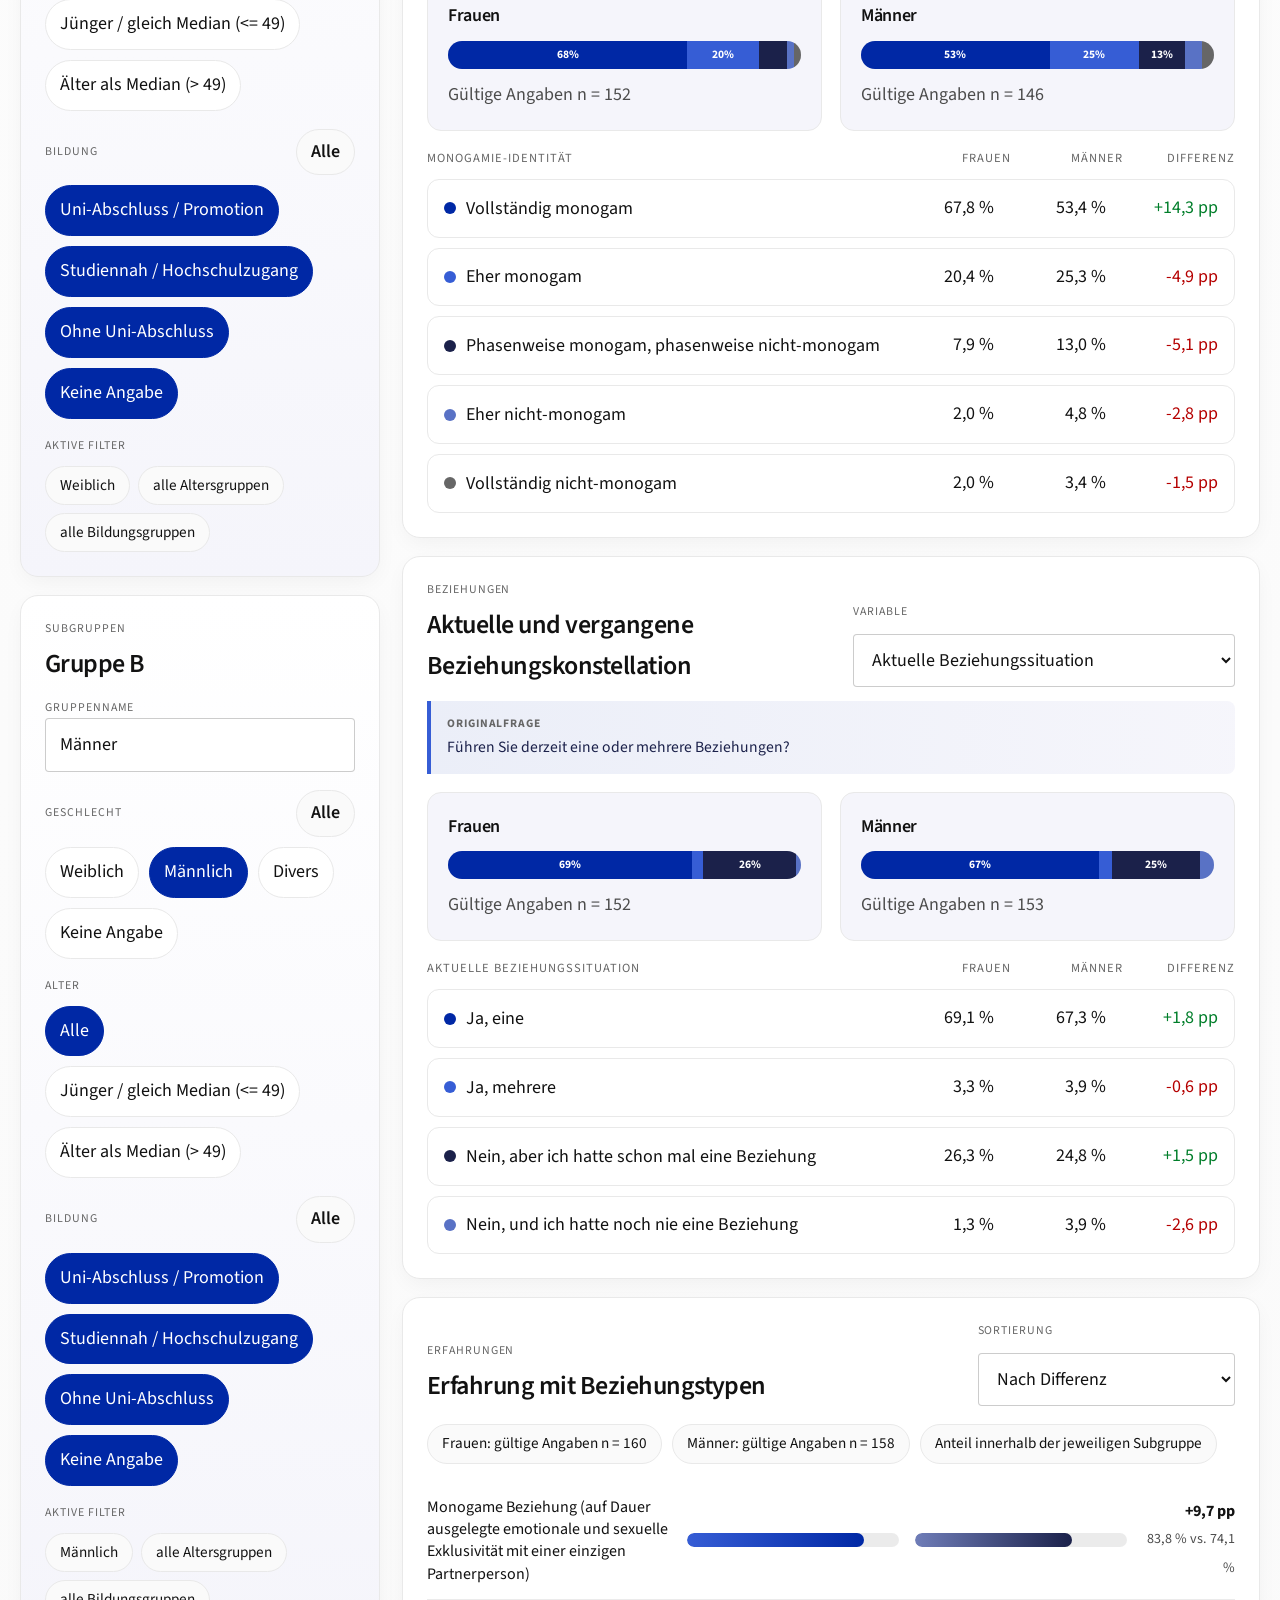
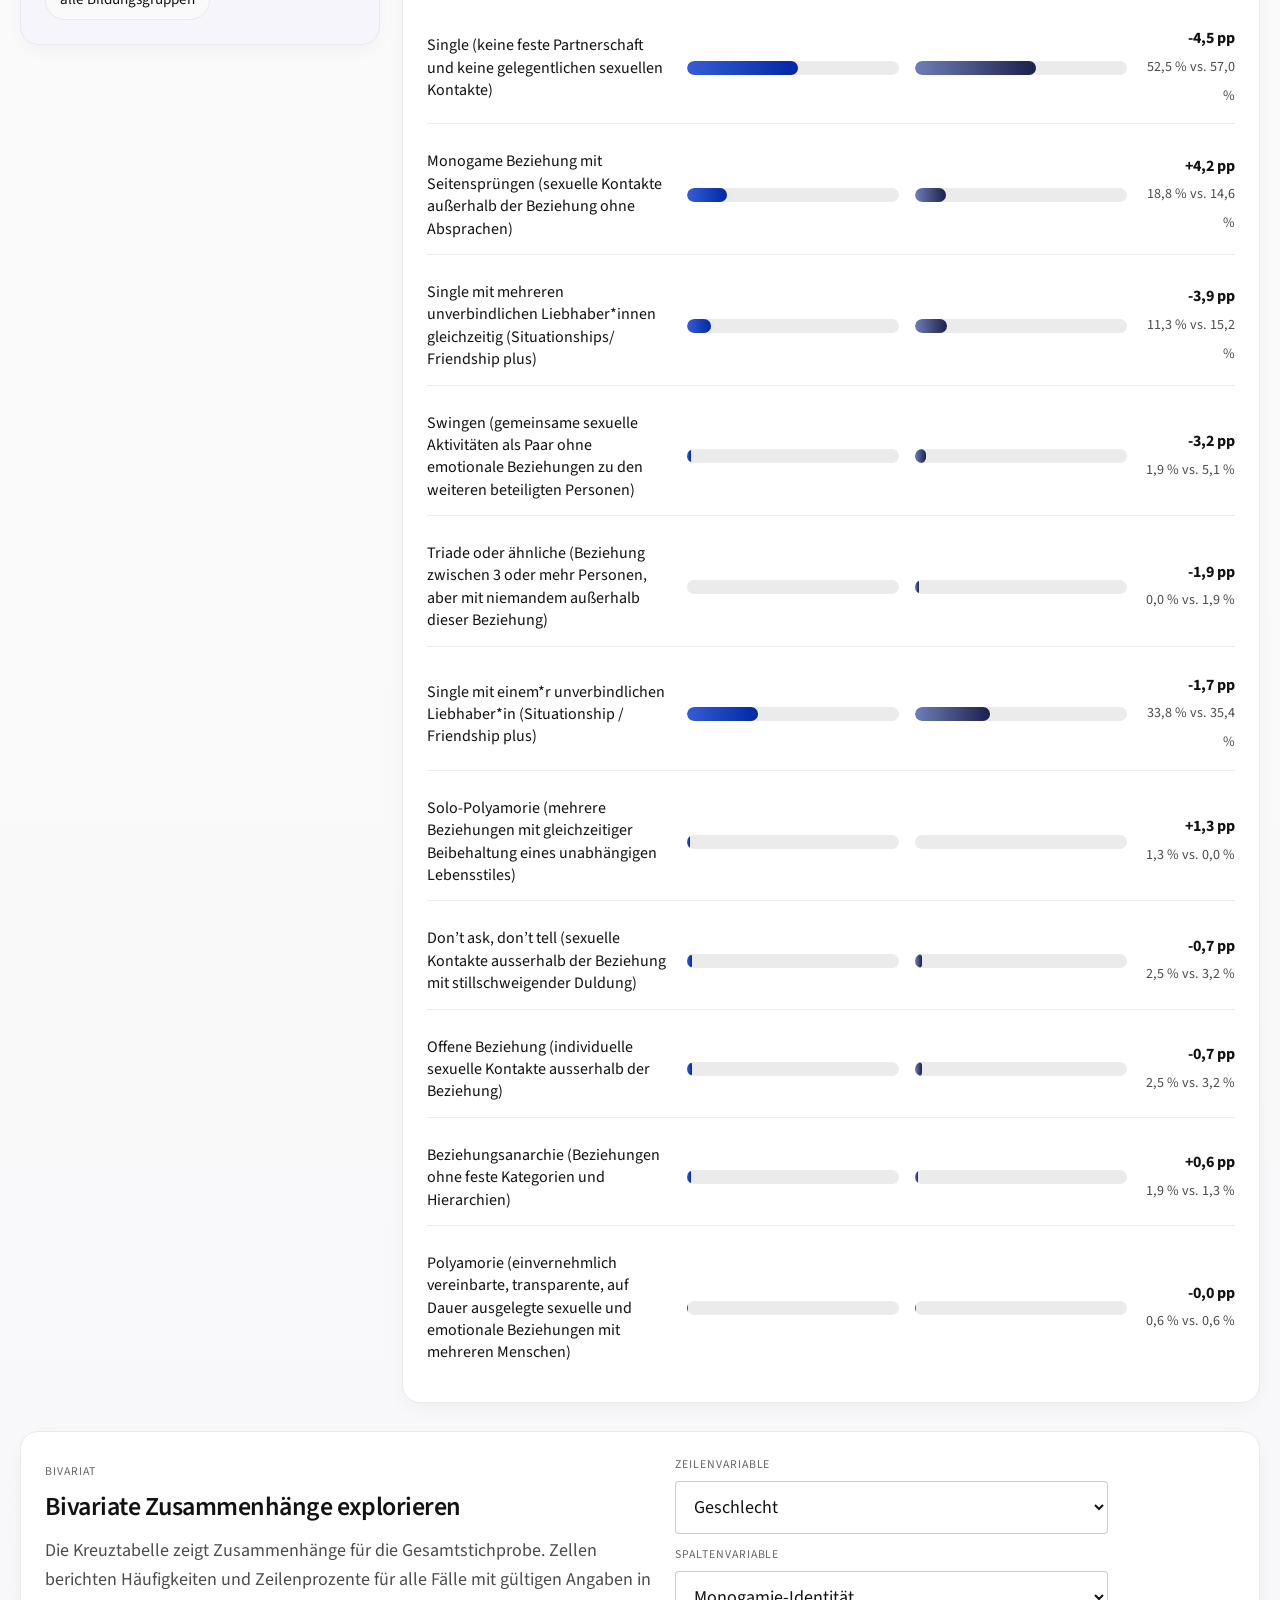
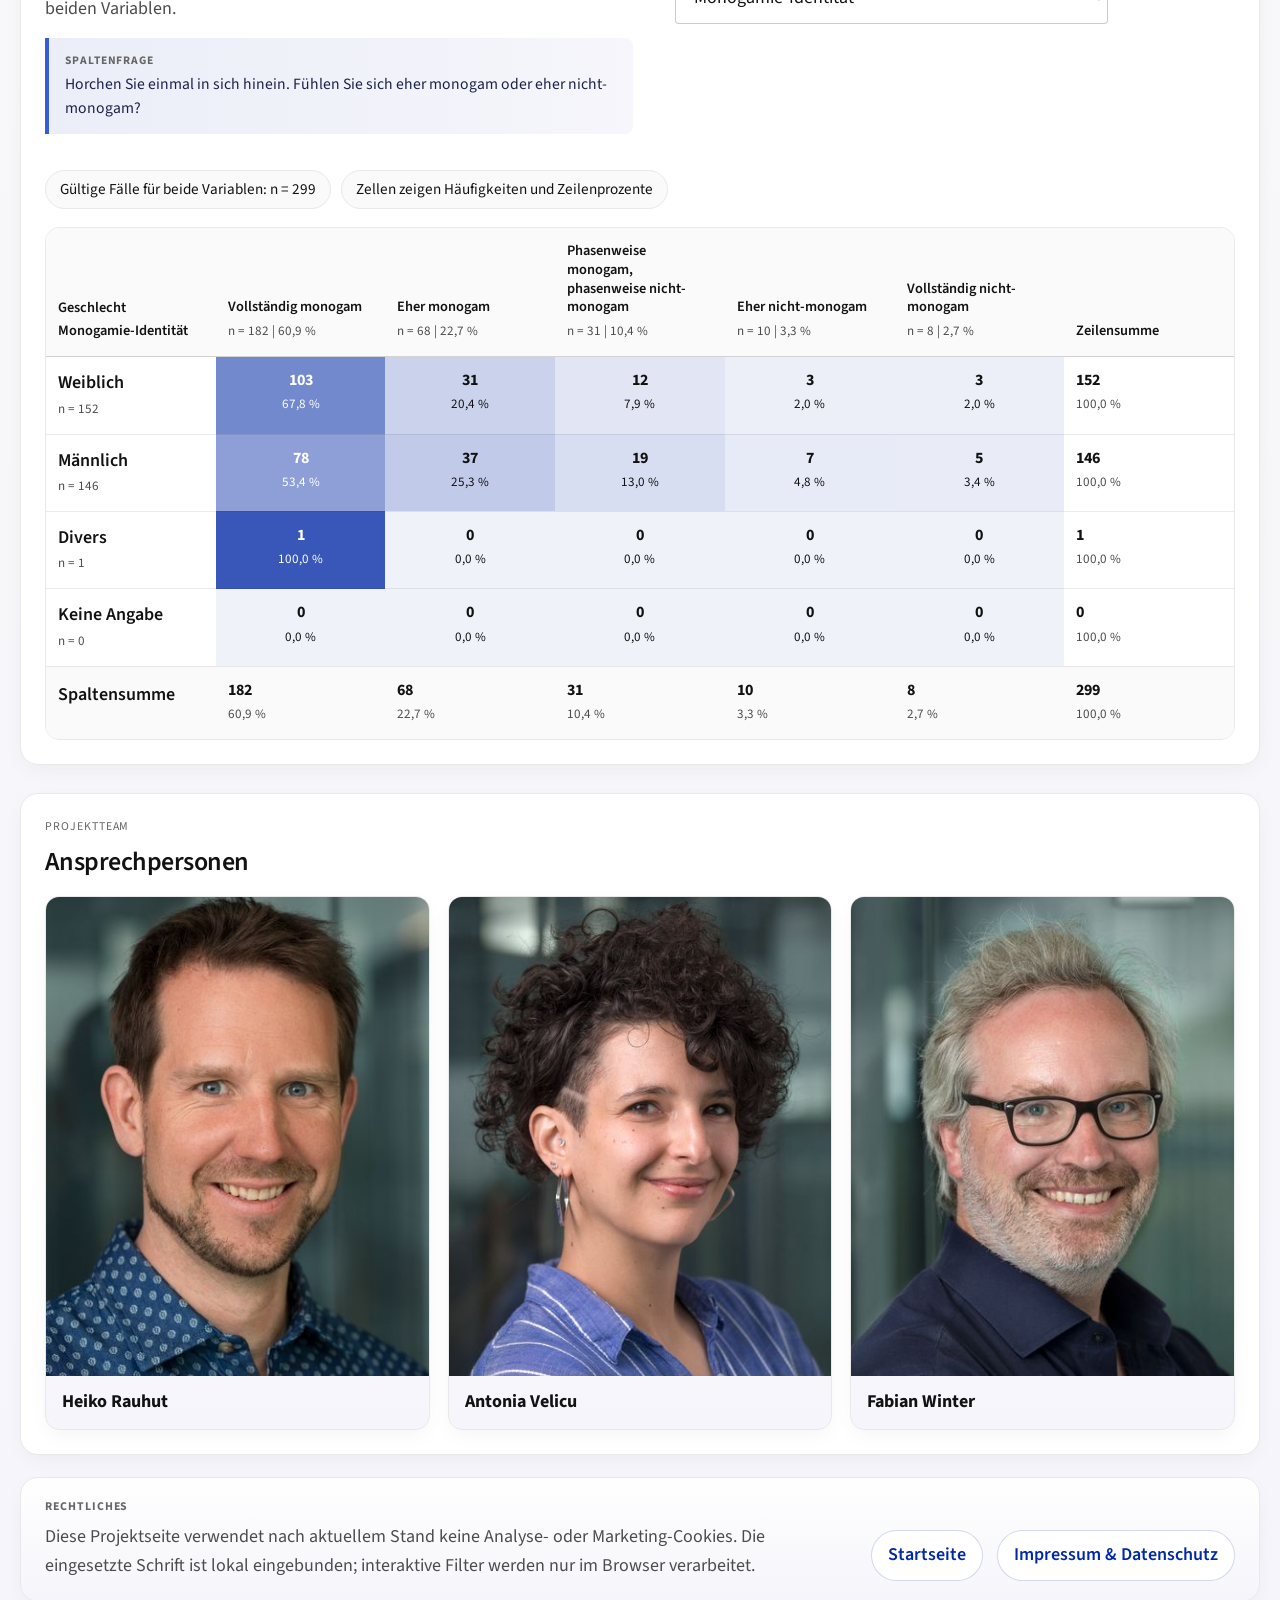
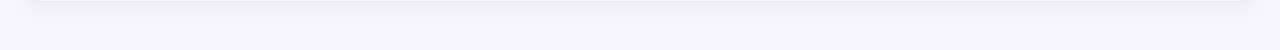
==== commit 2db6ab8f: "Restrict dashboard to complete cases" ====
--- a/index.html
+++ b/index.html
@@ -32,7 +32,7 @@
         <div class="hero-panel">
           <div class="hero-stat hero-stat-primary">
             <span class="hero-stat-label">Datengrundlage</span>
-            <strong id="hero-sample-size">425 Fälle</strong>
+            <strong id="hero-sample-size">322 vollständige Fälle</strong>
           </div>
 
           <div class="hero-stat">
@@ -267,21 +267,27 @@
           </div>
           <div class="team-grid">
             <figure class="team-card">
-              <img src="./HeikoRauhut-400.jpg.jpg" alt="Porträt von Heiko Rauhut">
+              <a class="team-card-link" href="https://www.suz.uzh.ch/de/institut/aboutus/professors/rauhut.html" target="_blank" rel="noreferrer">
+                <img src="./HeikoRauhut-400.jpg.jpg" alt="Porträt von Heiko Rauhut">
+              </a>
               <figcaption>
-                <strong>Heiko Rauhut</strong>
+                <strong><a class="team-name-link" href="https://www.suz.uzh.ch/de/institut/aboutus/professors/rauhut.html" target="_blank" rel="noreferrer">Heiko Rauhut</a></strong>
               </figcaption>
             </figure>
             <figure class="team-card">
-              <img src="./AntoniaVelicu_450.jpg-2.jpg" alt="Porträt von Antonia Velicu">
+              <a class="team-card-link" href="https://www.suz.uzh.ch/de/institut/aboutus/mid_level/velicu.html" target="_blank" rel="noreferrer">
+                <img src="./AntoniaVelicu_450.jpg-2.jpg" alt="Porträt von Antonia Velicu">
+              </a>
               <figcaption>
-                <strong>Antonia Velicu</strong>
+                <strong><a class="team-name-link" href="https://www.suz.uzh.ch/de/institut/aboutus/mid_level/velicu.html" target="_blank" rel="noreferrer">Antonia Velicu</a></strong>
               </figcaption>
             </figure>
             <figure class="team-card">
-              <img src="./FabianWinter-400.jpg.jpg" alt="Porträt von Fabian Winter">
+              <a class="team-card-link" href="https://sites.google.com/view/wintersociology/home" target="_blank" rel="noreferrer">
+                <img src="./FabianWinter-400.jpg.jpg" alt="Porträt von Fabian Winter">
+              </a>
               <figcaption>
-                <strong>Fabian Winter</strong>
+                <strong><a class="team-name-link" href="https://sites.google.com/view/wintersociology/home" target="_blank" rel="noreferrer">Fabian Winter</a></strong>
               </figcaption>
             </figure>
           </div>
--- a/styles.css
+++ b/styles.css
@@ -422,6 +422,13 @@
   object-position: center top;
   background: var(--grey-light);
 }
+.team-card-link {
+  display: block;
+}
+.team-card-link:hover img,
+.team-card-link:focus-visible img {
+  opacity: 0.94;
+}
 
 .team-card figcaption {
   padding: 14px 16px 16px;
@@ -431,6 +438,15 @@
   display: block;
   font-size: 1.125rem;
   line-height: 1.3;
+}
+.team-name-link {
+  color: inherit;
+  text-decoration: none;
+}
+.team-name-link:hover,
+.team-name-link:focus-visible {
+  color: var(--uzh-blue);
+  text-decoration: underline;
 }
 
 .dashboard-layout {
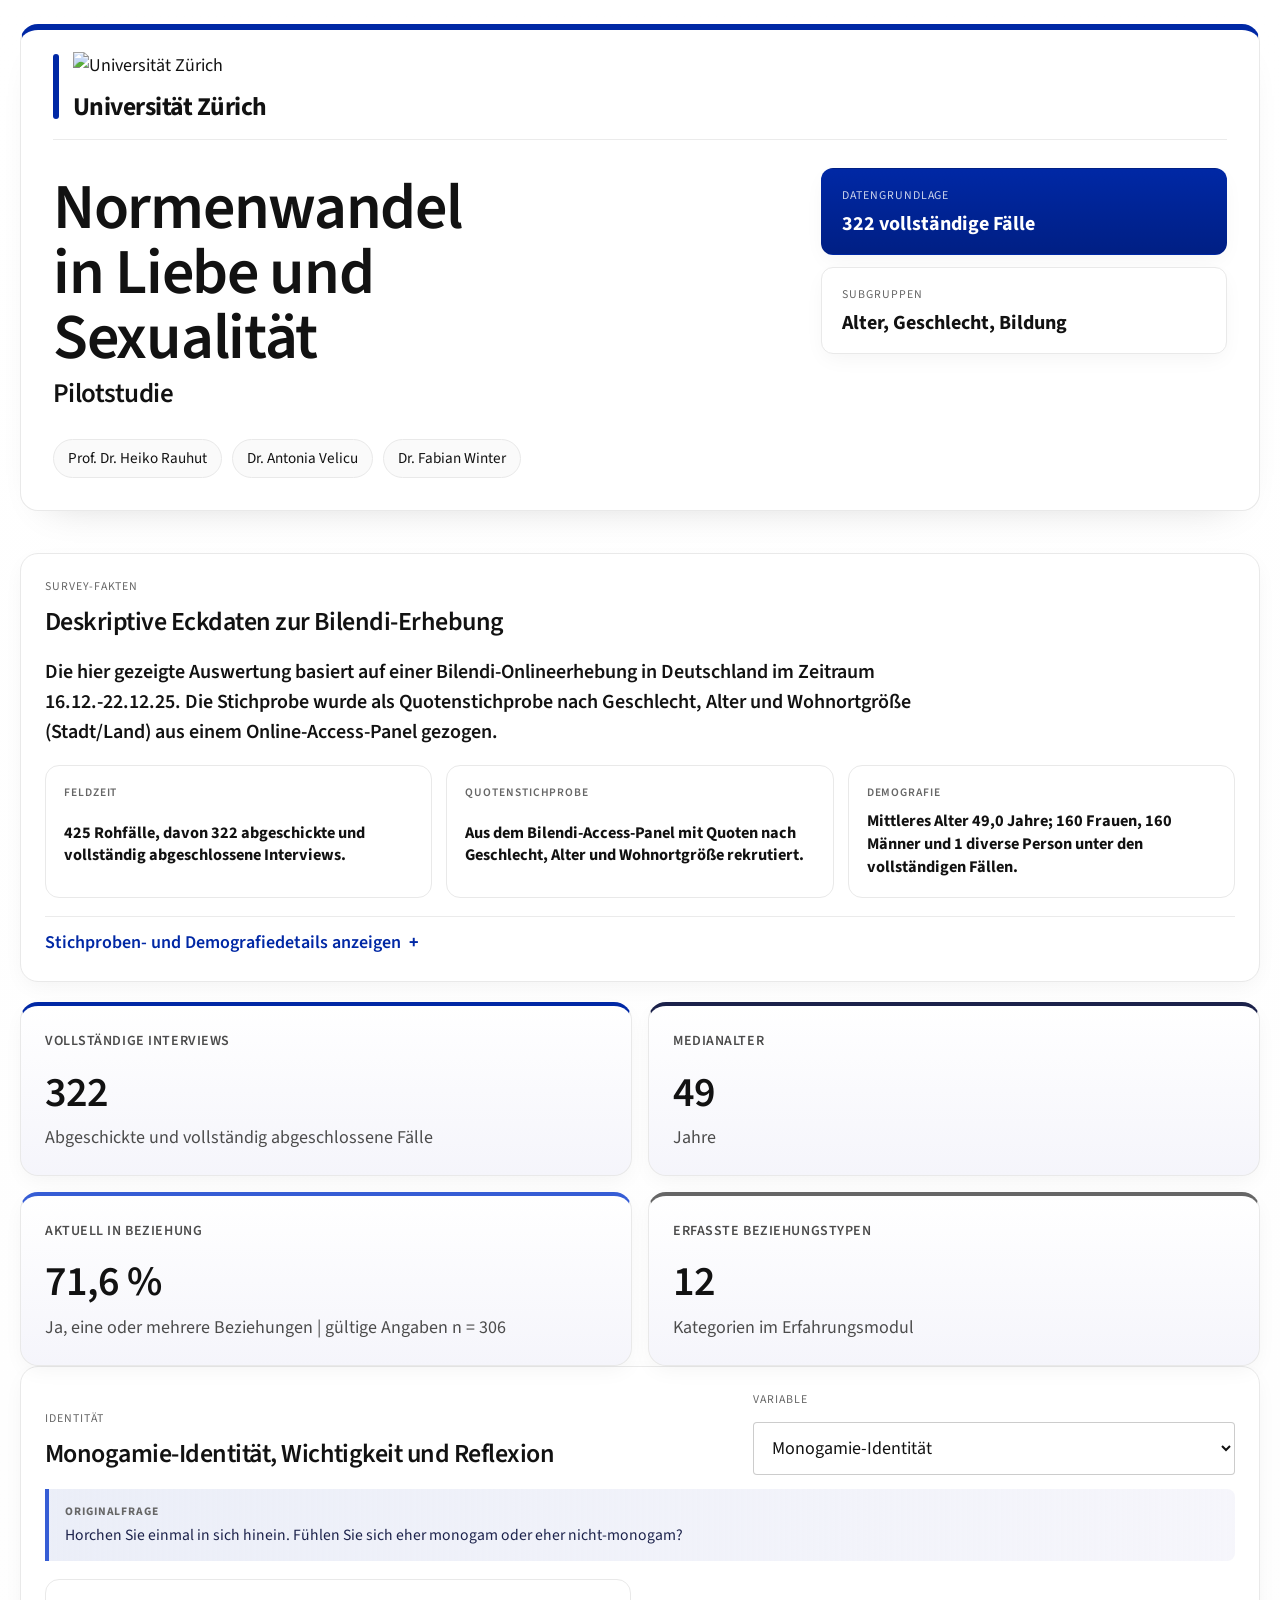
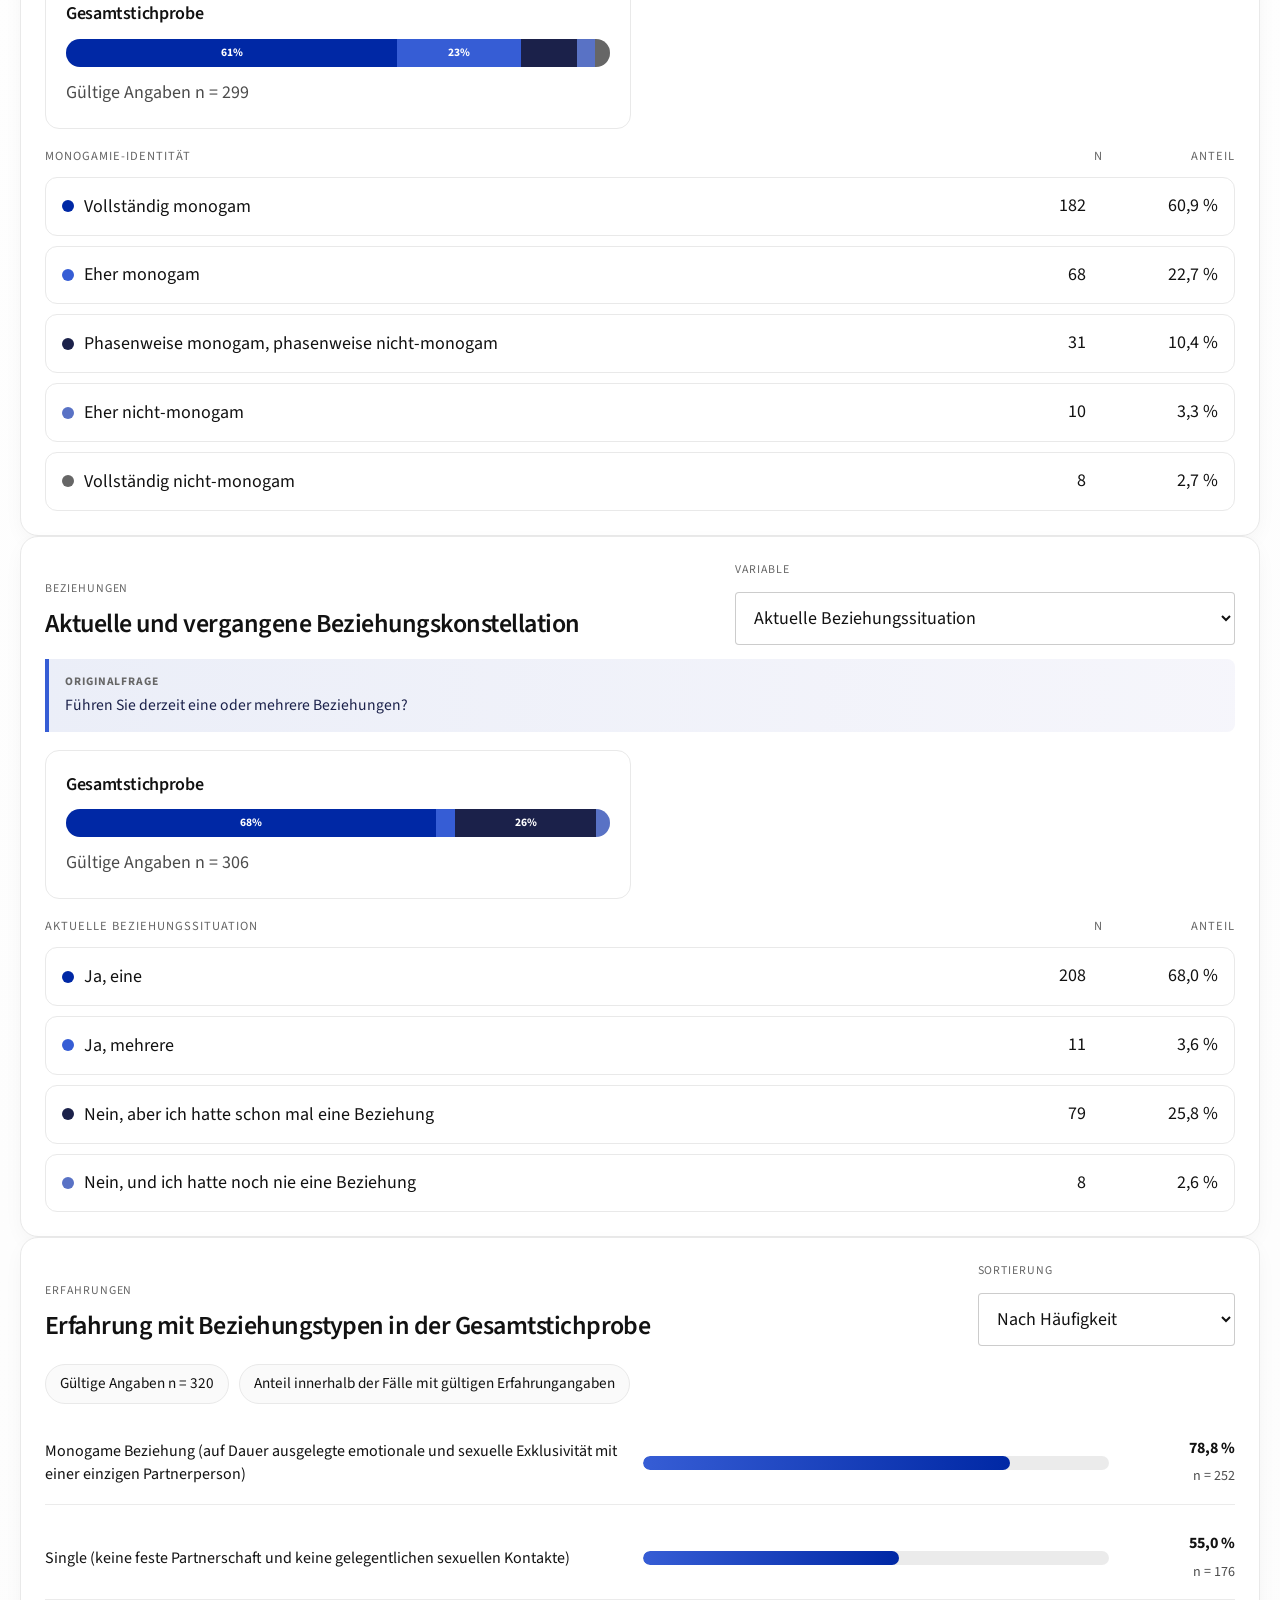
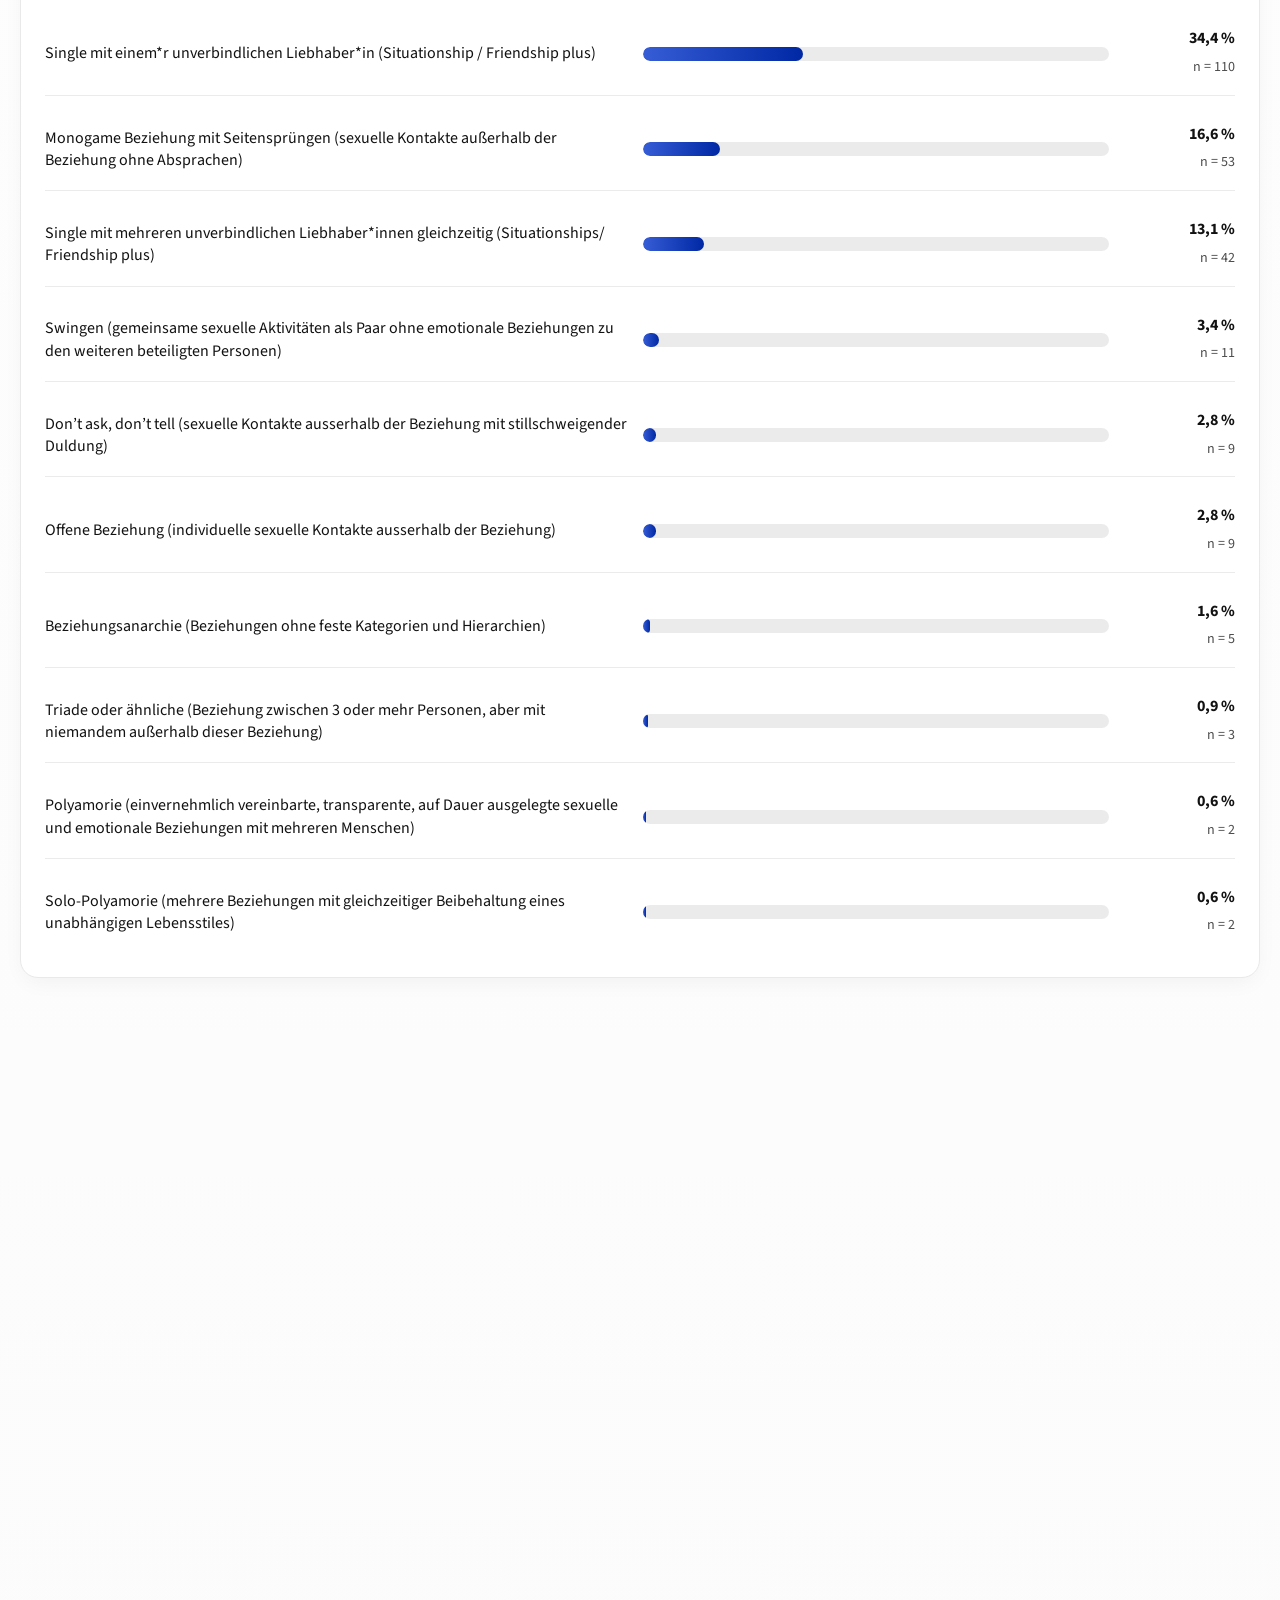
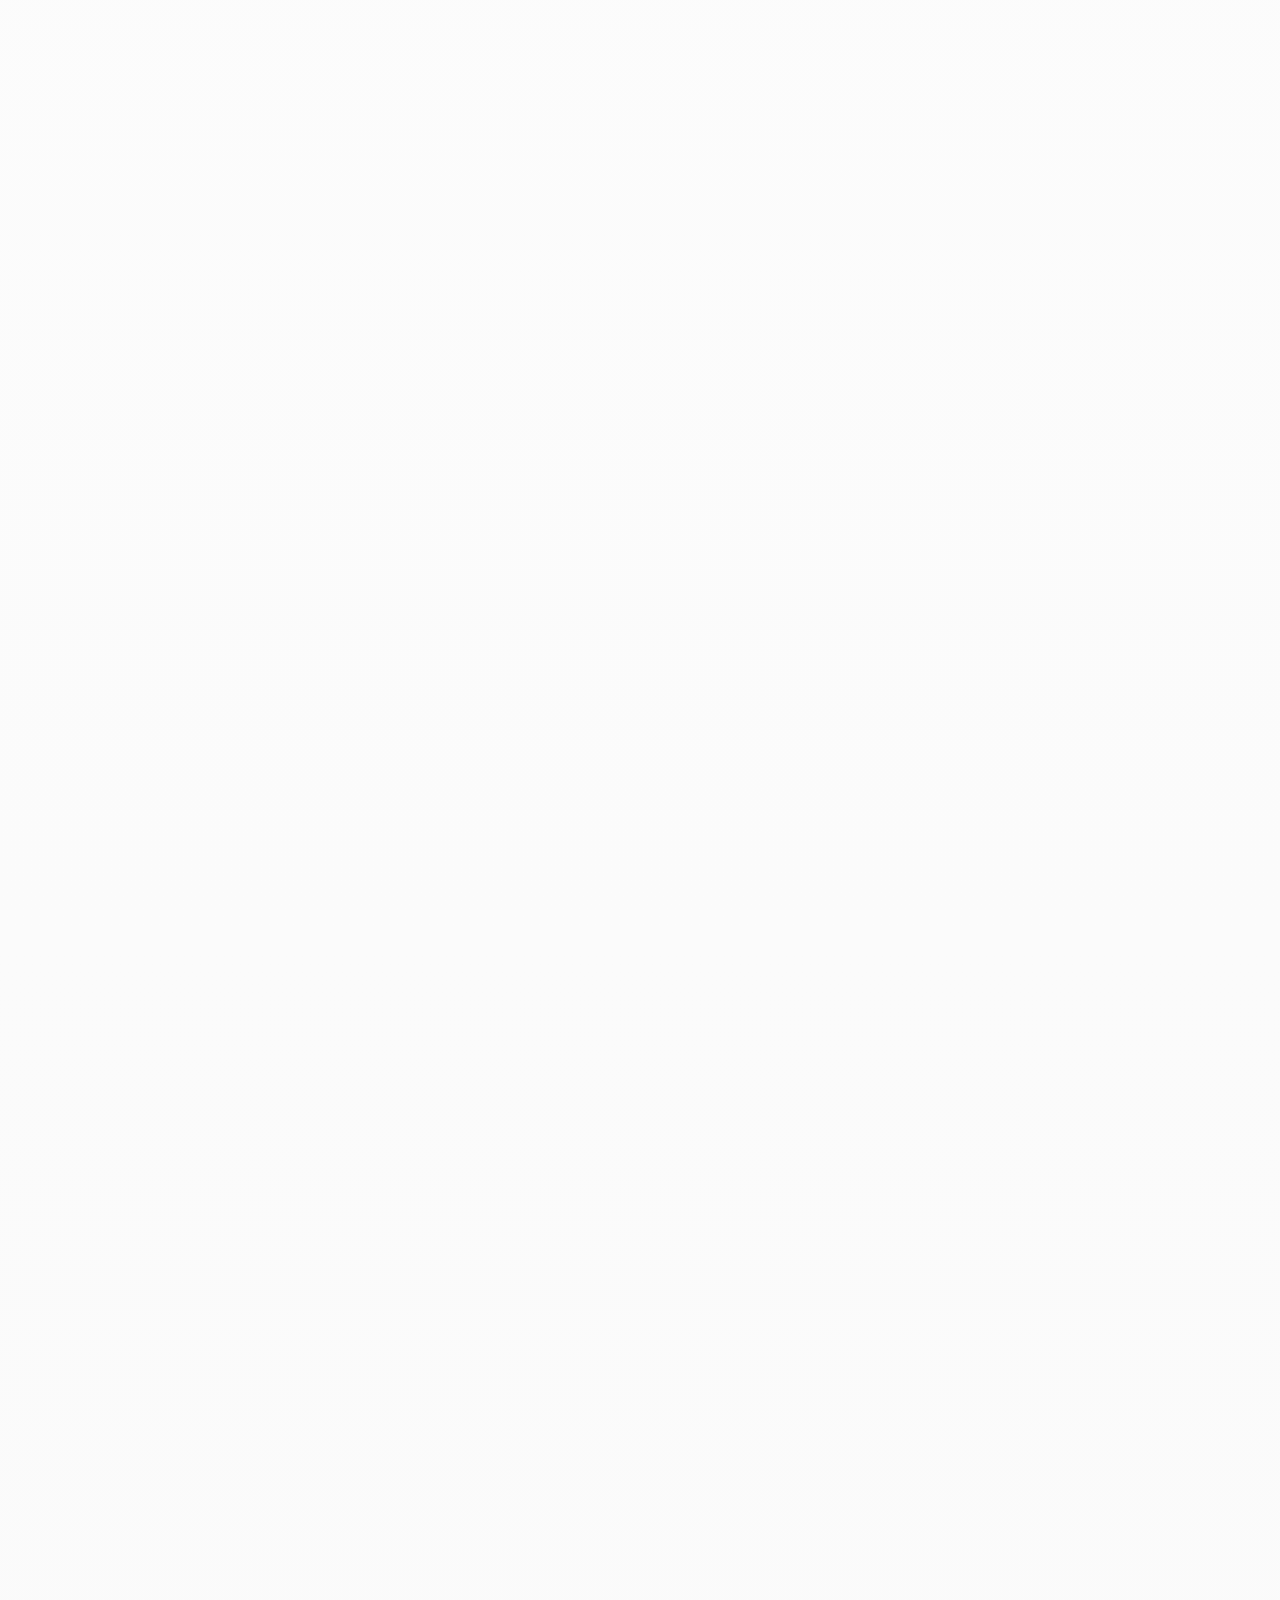
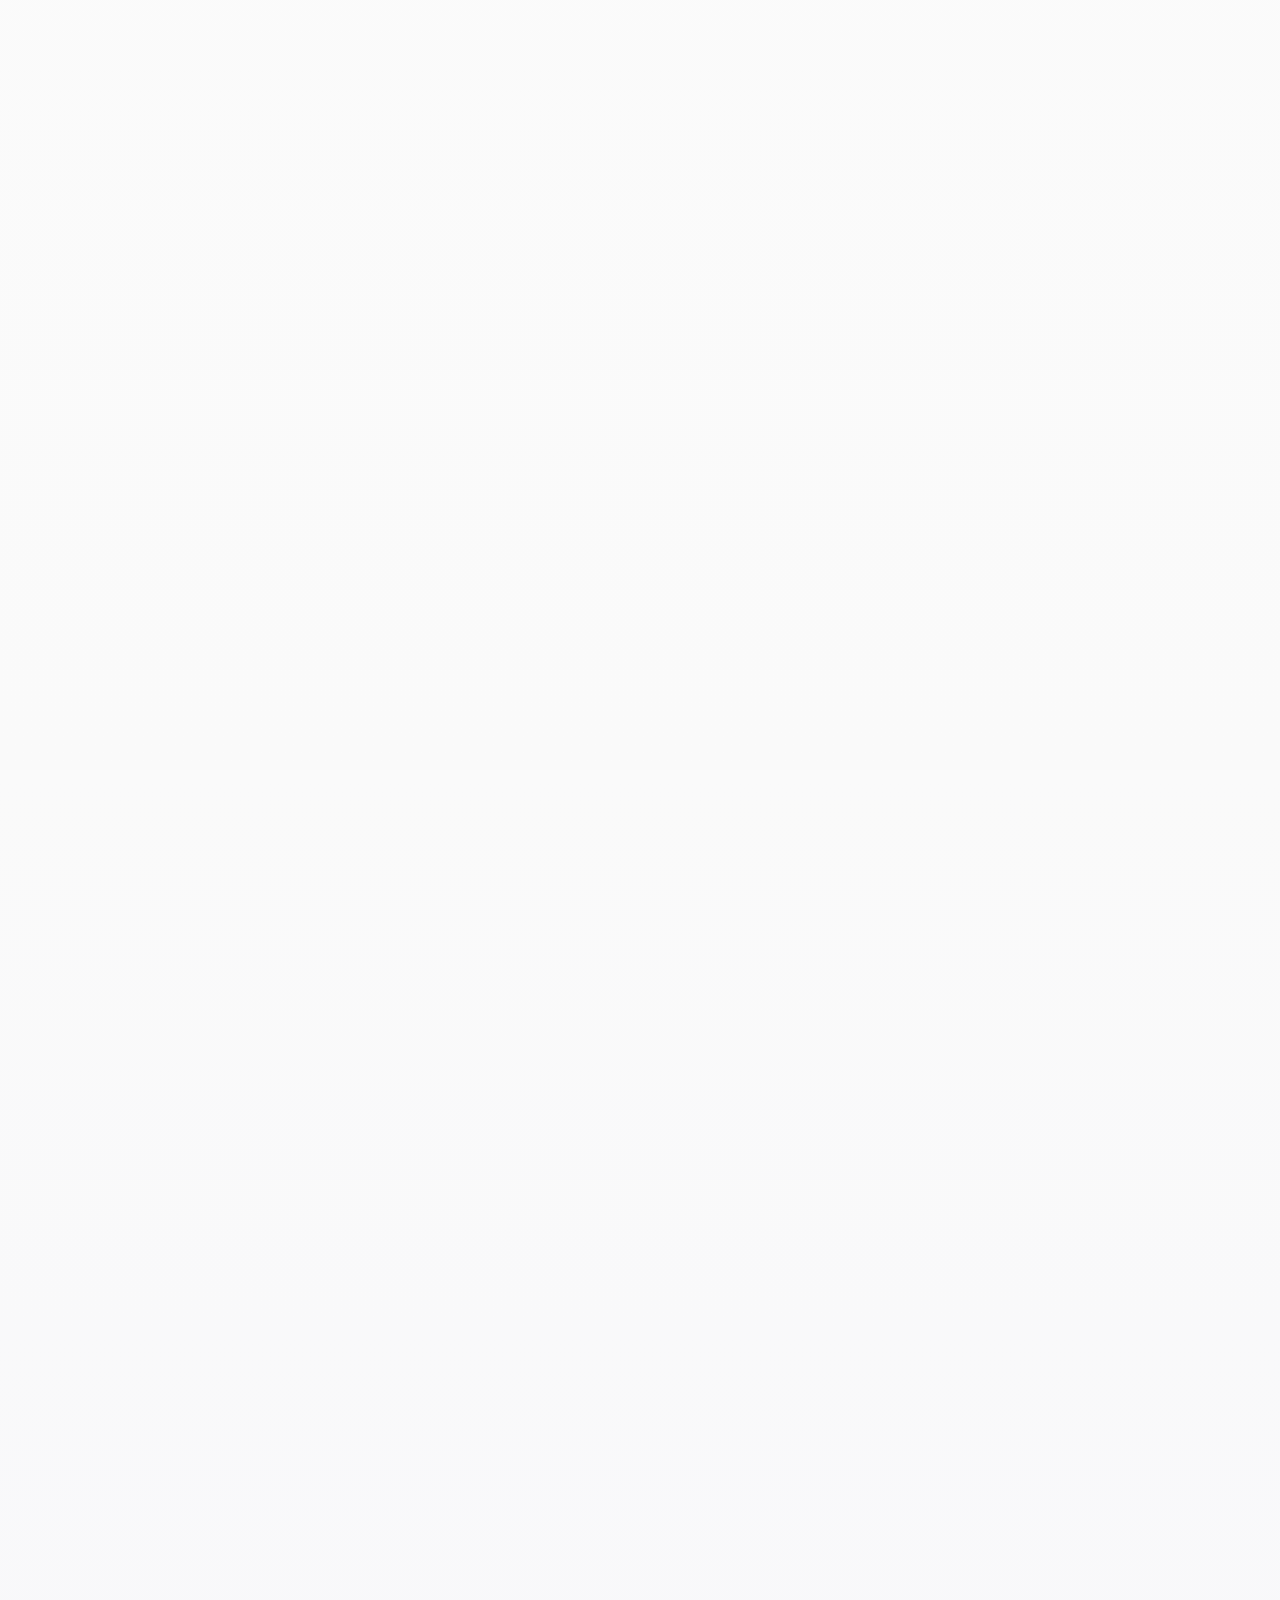
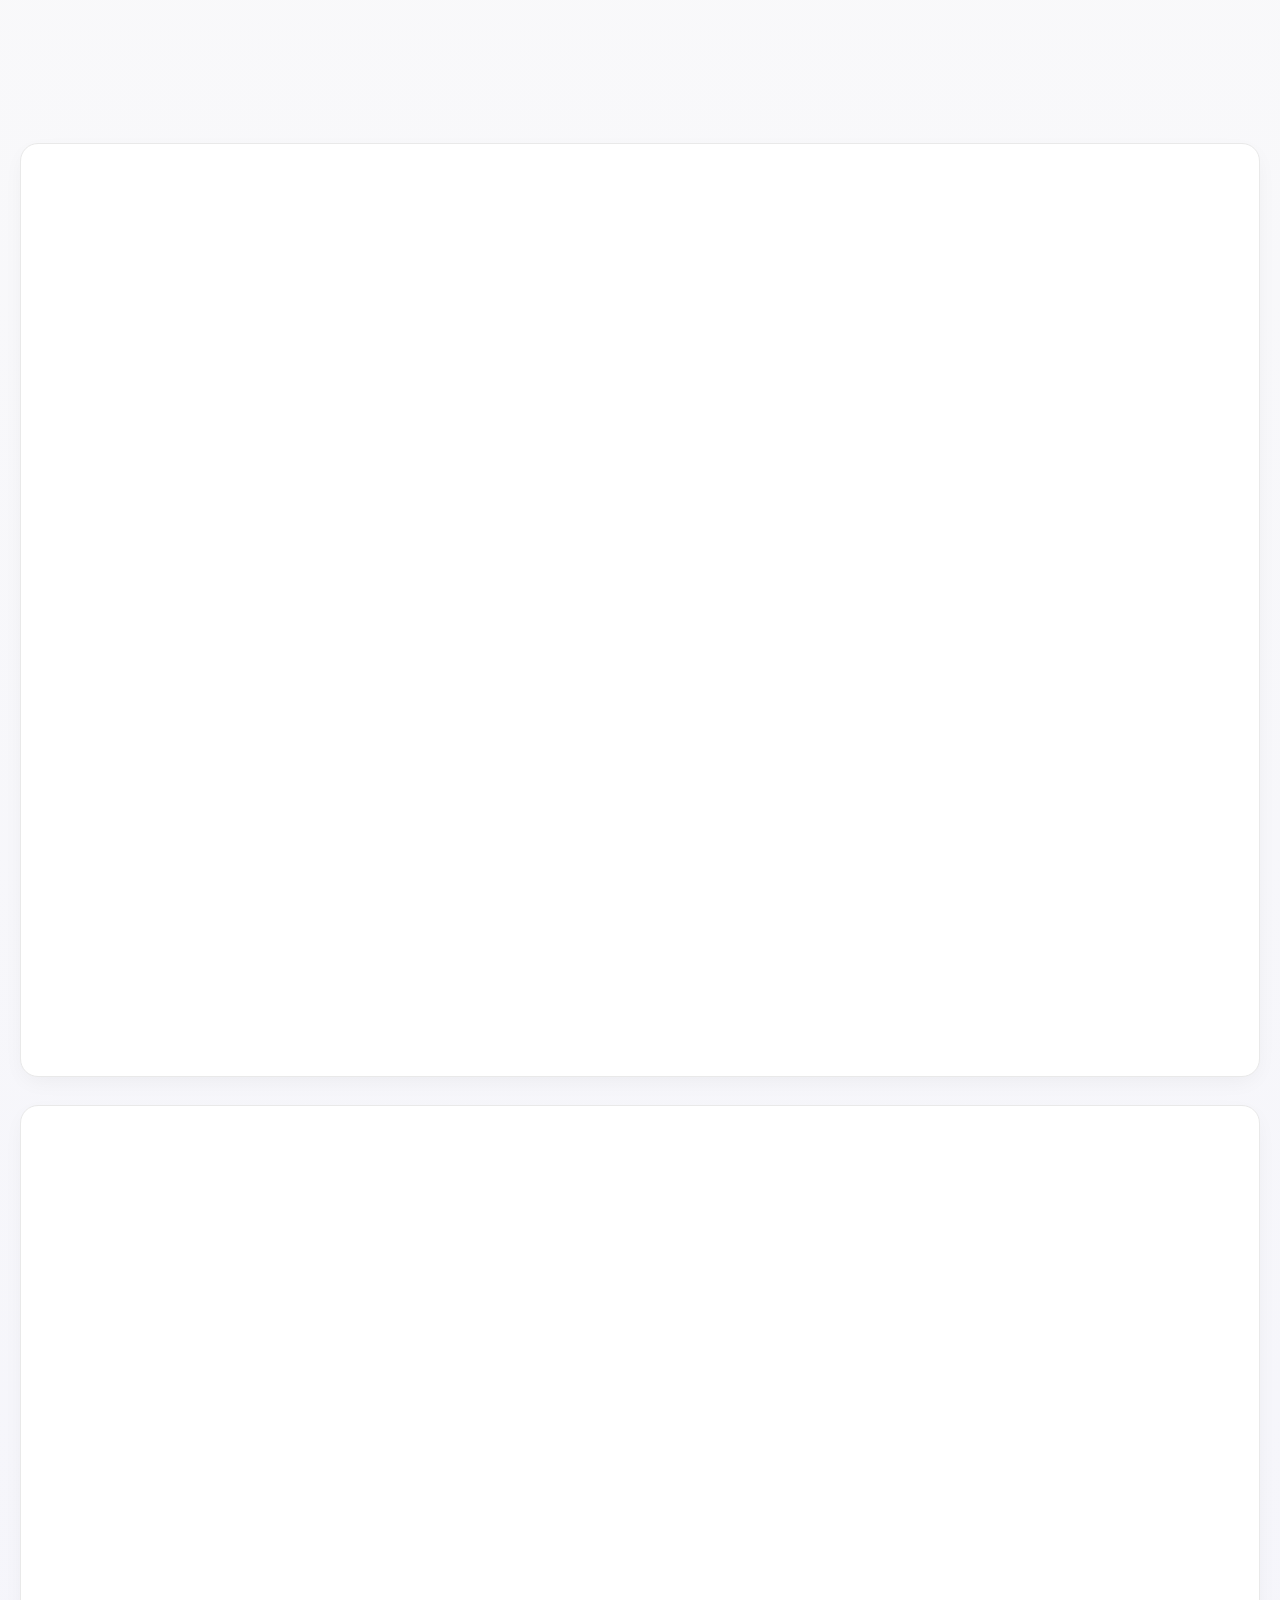
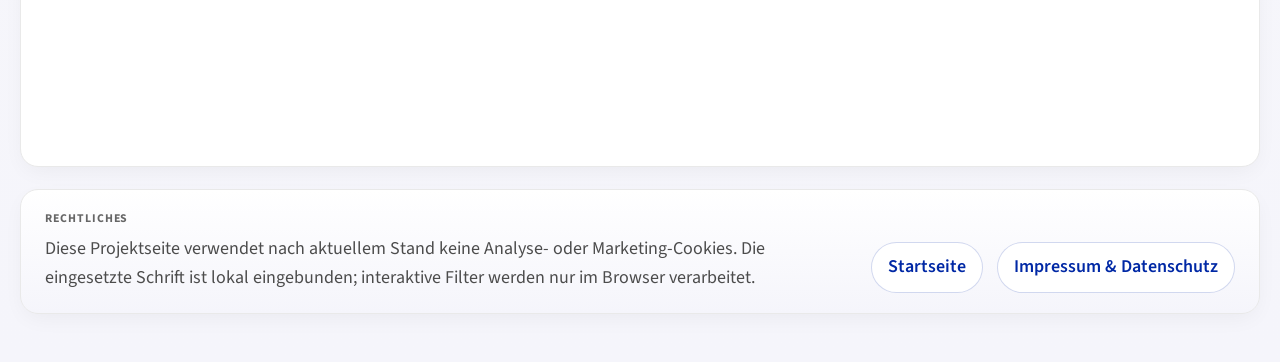
==== commit d396c9c7: "Improve dashboard load performance" ====
--- a/index.html
+++ b/index.html
@@ -14,7 +14,7 @@
       <header class="hero">
         <div class="hero-brand">
           <a class="brand-lockup" href="https://www.uzh.ch/de.html" target="_blank" rel="noreferrer">
-            <img class="brand-lockup-logo" src="https://www.cd.uzh.ch/dam/jcr:c2f7701e-f4b6-4d91-ab93-85853a133f29/uzh-logo-black.png" alt="Universität Zürich">
+            <img class="brand-lockup-logo" src="https://www.cd.uzh.ch/dam/jcr:c2f7701e-f4b6-4d91-ab93-85853a133f29/uzh-logo-black.png" alt="Universität Zürich" decoding="async">
             <span class="brand-lockup-title">Universität Zürich</span>
           </a>
         </div>
@@ -268,7 +268,7 @@
           <div class="team-grid">
             <figure class="team-card">
               <a class="team-card-link" href="https://www.suz.uzh.ch/de/institut/aboutus/professors/rauhut.html" target="_blank" rel="noreferrer">
-                <img src="./HeikoRauhut-400.jpg.jpg" alt="Porträt von Heiko Rauhut">
+                <img src="./HeikoRauhut-400.jpg.jpg" alt="Porträt von Heiko Rauhut" loading="lazy" decoding="async">
               </a>
               <figcaption>
                 <strong><a class="team-name-link" href="https://www.suz.uzh.ch/de/institut/aboutus/professors/rauhut.html" target="_blank" rel="noreferrer">Heiko Rauhut</a></strong>
@@ -276,7 +276,7 @@
             </figure>
             <figure class="team-card">
               <a class="team-card-link" href="https://www.suz.uzh.ch/de/institut/aboutus/mid_level/velicu.html" target="_blank" rel="noreferrer">
-                <img src="./AntoniaVelicu_450.jpg-2.jpg" alt="Porträt von Antonia Velicu">
+                <img src="./AntoniaVelicu_450.jpg-2.jpg" alt="Porträt von Antonia Velicu" loading="lazy" decoding="async">
               </a>
               <figcaption>
                 <strong><a class="team-name-link" href="https://www.suz.uzh.ch/de/institut/aboutus/mid_level/velicu.html" target="_blank" rel="noreferrer">Antonia Velicu</a></strong>
@@ -284,7 +284,7 @@
             </figure>
             <figure class="team-card">
               <a class="team-card-link" href="https://sites.google.com/view/wintersociology/home" target="_blank" rel="noreferrer">
-                <img src="./FabianWinter-400.jpg.jpg" alt="Porträt von Fabian Winter">
+                <img src="./FabianWinter-400.jpg.jpg" alt="Porträt von Fabian Winter" loading="lazy" decoding="async">
               </a>
               <figcaption>
                 <strong><a class="team-name-link" href="https://sites.google.com/view/wintersociology/home" target="_blank" rel="noreferrer">Fabian Winter</a></strong>
--- a/styles.css
+++ b/styles.css
@@ -88,6 +88,13 @@
   margin: 24px auto 48px;
 }
 
+.subgroup-block,
+.bivariate-card,
+.team-strip {
+  content-visibility: auto;
+  contain-intrinsic-size: 900px;
+}
+
 .proposal-intro {
   margin-bottom: 20px;
   border-top: 4px solid var(--uzh-blue);
